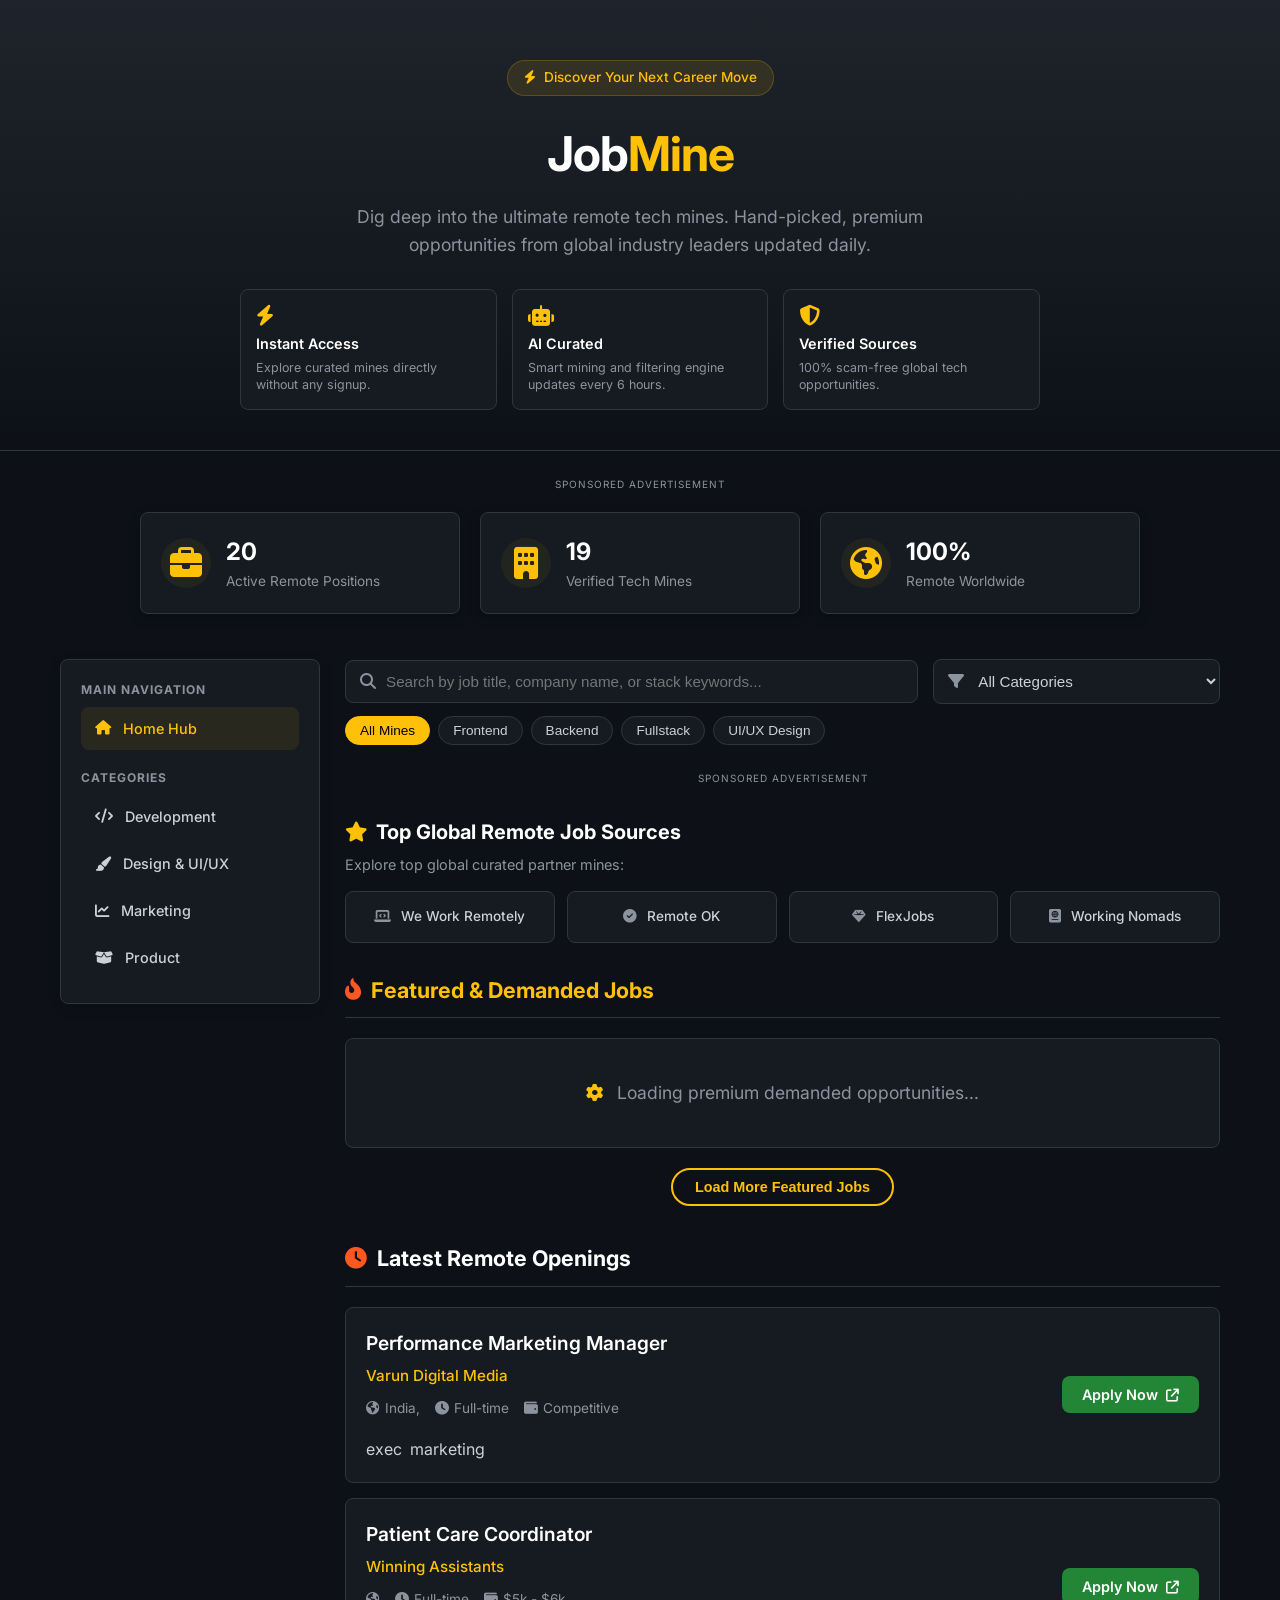
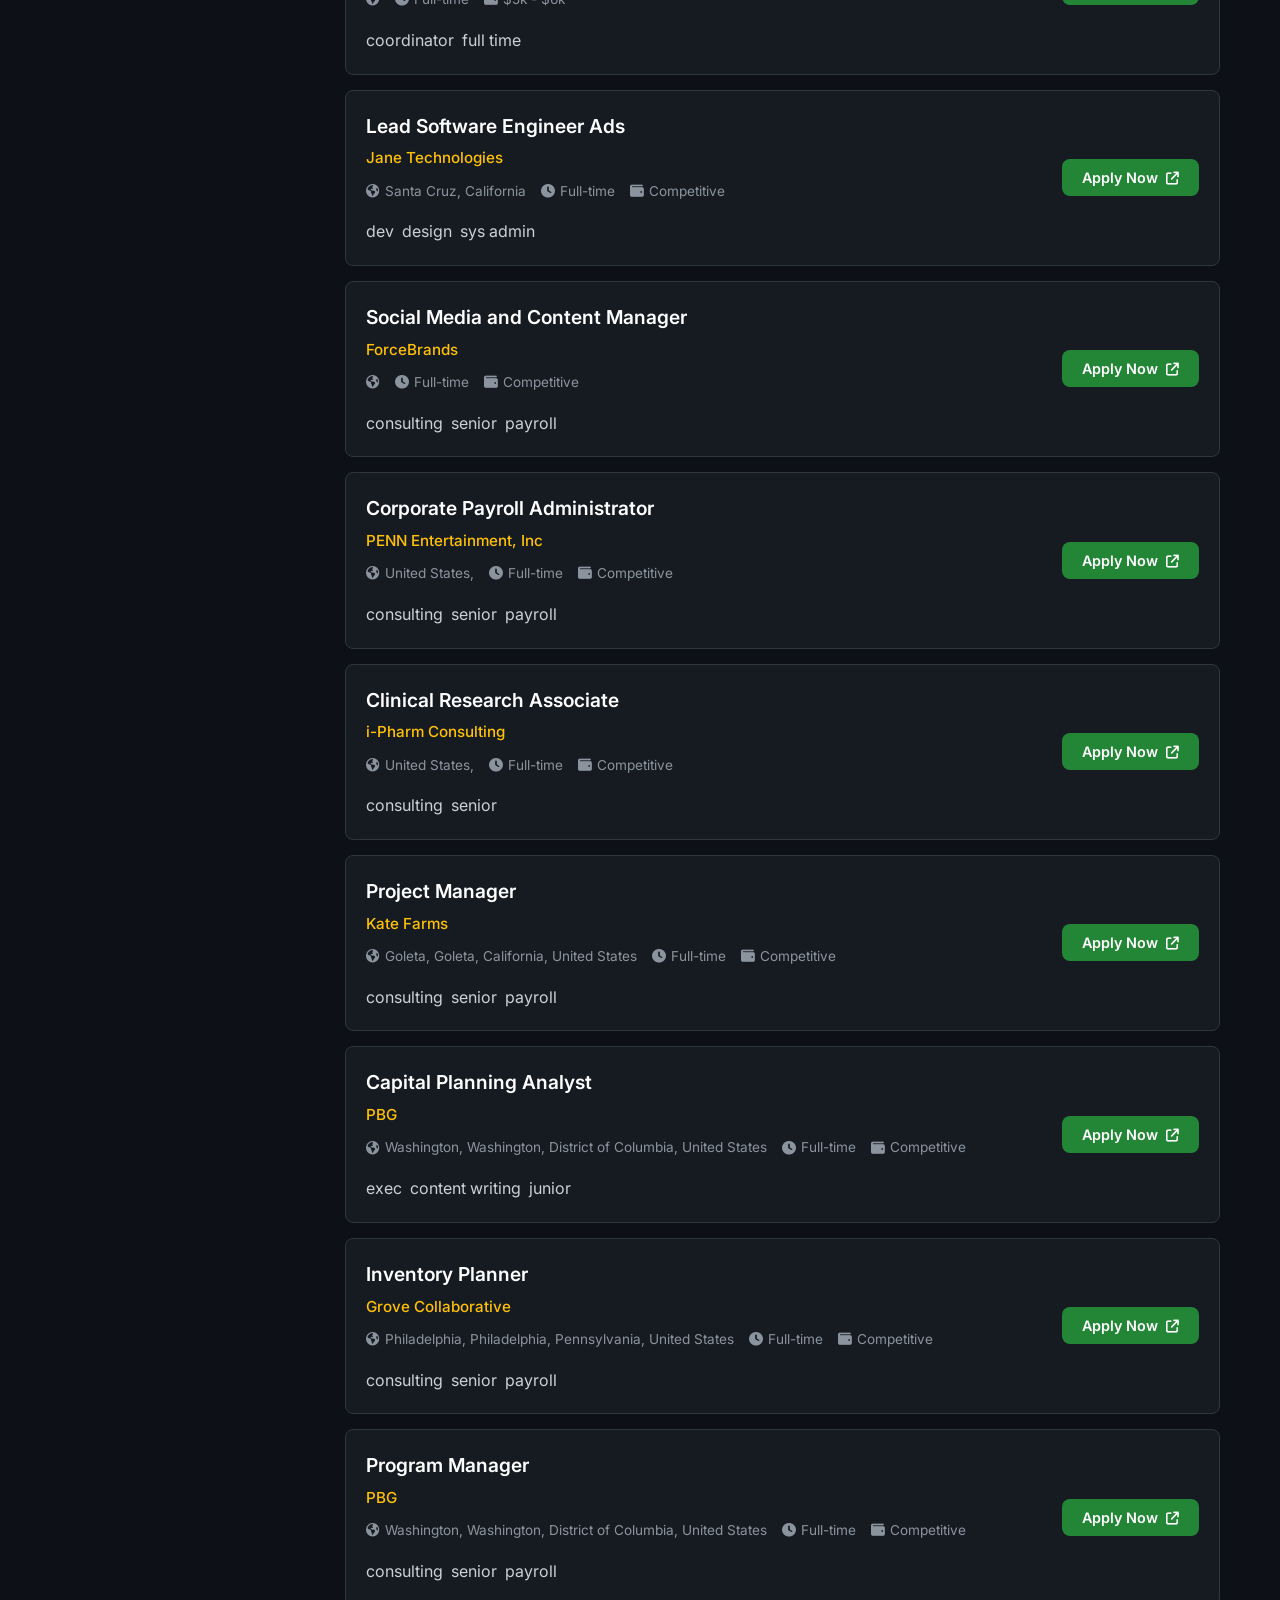
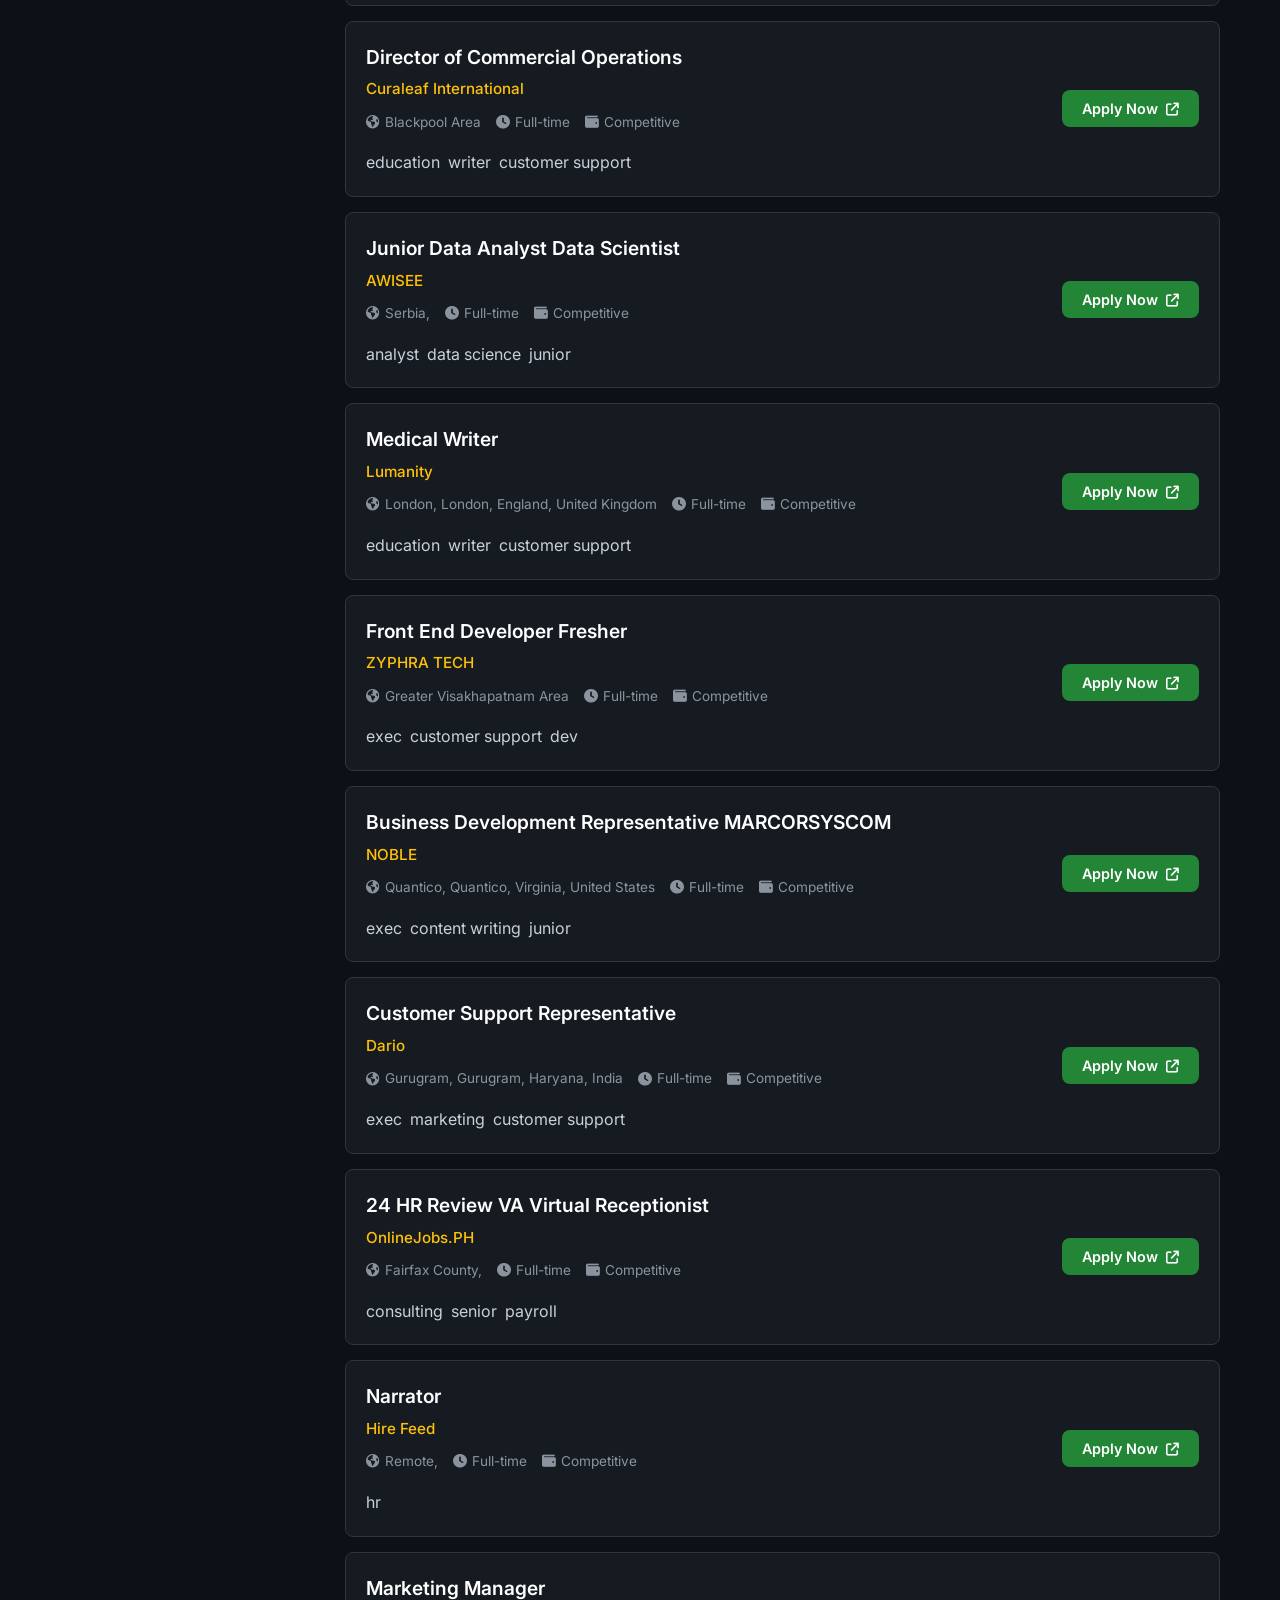
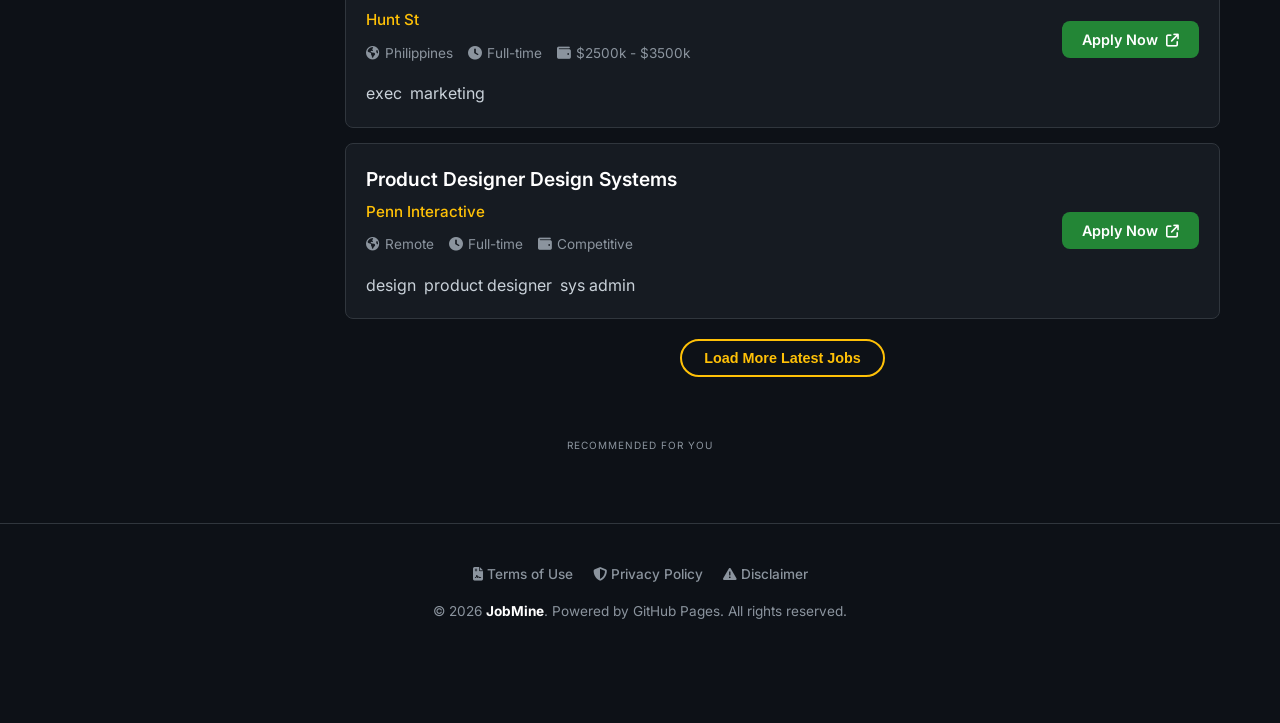
==== index.html @ 7732f67e "Update footer styles and add legal links Updated footer styling and added legal links." ====
<!DOCTYPE html>
<html lang="en">
<head>
    <meta charset="UTF-8">
    <meta name="viewport" content="width=device-width, initial-scale=1.0">
    
    <title>JobMine - Premium Remote Jobs Hub</title>
    <meta name="description" content="Dig deep into the ultimate remote tech mines. Discover premium, hand-picked remote jobs in web development, UI/UX design, marketing, and product management. Updated daily.">
    <meta name="keywords" content="remote jobs, work from home, tech jobs, web developer jobs, UI/UX design jobs, software engineering jobs, remote marketing jobs, JobMine, global remote work">
    <meta name="author" content="RagnarDEV">
    <meta name="robots" content="index, follow">
    <link rel="canonical" href="https://www.jobmine.site.je/">

    <meta property="og:type" content="website">
    <meta property="og:url" content="https://www.jobmine.site.je/">
    <meta property="og:title" content="JobMine - Premium Remote Jobs Hub">
    <meta property="og:description" content="Hand-picked, premium remote opportunities from global industry leaders updated daily. Find your next tech career move.">
    <meta property="og:image" content="https://www.jobmine.site.je/assets/og-image.jpg">

    <link rel="stylesheet" href="https://cdnjs.cloudflare.com/ajax/libs/font-awesome/6.4.0/css/all.min.css">
    <link rel="stylesheet" href="style.css?v=1.3">

    <style>
        /* الهيكل الأساسي لتقسيم الموقع (إصدار الكمبيوتر) */
        .site-layout {
            display: grid !important;
            grid-template-columns: 260px 1fr !important;
            max-width: 1200px !important;
            margin: 0 auto !important;
            padding: 0 20px !important;
            gap: 25px !important;
        }

        .main-content-area {
            min-width: 0 !important;
        }

        /* تنسيق البطاقات الاستعراضية الجديدة في الـ Hero */
        .showcase-container {
            display: grid !important;
            grid-template-columns: repeat(auto-fit, minmax(220px, 1fr)) !important;
            gap: 15px !important;
            margin-top: 30px !important;
        }
        .showcase-card {
            background-color: #161b22 !important;
            border: 1px solid #30363d !important;
            padding: 15px !important;
            border-radius: 8px !important;
            text-align: left !important;
        }
        .showcase-card i { color: #ffc107 !important; font-size: 1.3rem !important; margin-bottom: 6px !important; display: block !important; }
        .showcase-card h4 { color: #ffffff !important; font-size: 0.9rem !important; margin-bottom: 4px !important; }
        .showcase-card p { color: #8b949e !important; font-size: 0.78rem !important; line-height: 1.4 !important; }

        /* تنسيق القائمة الجانبية (إصدار الكمبيوتر) */
        .sidebar {
            background-color: #161b22 !important;
            border: 1px solid #30363d !important;
            border-radius: 8px !important;
            padding: 20px !important;
            height: fit-content !important;
            position: sticky !important;
            top: 20px !important;
            box-shadow: 0 4px 12px rgba(0, 0, 0, 0.15) !important;
        }
        .sidebar-menu { list-style: none !important; padding: 0 !important; margin: 0 !important; }
        .sidebar-menu-title {
            font-size: 0.75rem !important;
            color: #8b949e !important;
            text-transform: uppercase !important;
            margin: 18px 0 8px 0 !important;
            letter-spacing: 1px !important;
            font-weight: 700 !important;
        }
        .sidebar-menu-title:first-child { margin-top: 0 !important; }
        .sidebar-menu li a {
            display: flex !important;
            align-items: center !important;
            gap: 12px !important;
            padding: 10px 14px !important;
            color: #c9d1d9 !important;
            border-radius: 8px !important;
            transition: all 0.2s ease !important;
            font-size: 0.9rem !important;
        }
        .sidebar-menu li a:hover, .sidebar-menu li a.active {
            background-color: rgba(255, 193, 7, 0.08) !important;
            color: #ffc107 !important;
        }

        /* أزرار الاختصاص السريعة */
        .specialty-buttons-container { display: flex !important; flex-wrap: wrap !important; gap: 8px !important; margin-top: 12px !important; }
        .specialty-btn {
            background-color: #161b22 !important;
            border: 1px solid #30363d !important;
            color: #c9d1d9 !important;
            padding: 6px 14px !important;
            border-radius: 20px !important;
            cursor: pointer !important;
            font-size: 0.85rem !important;
            transition: all 0.2s !important;
        }
        .specialty-btn:hover, .specialty-btn.active { background-color: #ffc107 !important; color: #000000 !important; border-color: #ffc107 !important; }

        /* أزرار تحميل المزيد */
        .load-more-container { display: flex !important; justify-content: center !important; margin: 20px 0 35px 0 !important; }
        .load-more-btn {
            background-color: transparent !important;
            border: 2px solid #ffc107 !important;
            color: #ffc107 !important;
            padding: 9px 22px !important;
            font-size: 0.9rem !important;
            font-weight: 600 !important;
            border-radius: 30px !important;
            cursor: pointer !important;
            transition: all 0.2s !important;
        }
        .load-more-btn:hover { background-color: #ffc107 !important; color: #000000 !important; }

        /* تنسيق الفوتر المطور مع الروابط السفلية القانونية */
        .main-footer {
            text-align: center !important;
            padding: 40px 20px !important;
            color: #8b949e !important;
            font-size: 0.85rem !important;
            border-top: 1px solid #30363d !important;
            margin-top: 60px !important;
            background-color: #0d1117 !important;
        }
        .footer-links {
            display: flex !important;
            justify-content: center !important;
            gap: 20px !important;
            margin-bottom: 15px !important;
            flex-wrap: wrap !important;
        }
        .footer-links a {
            color: #8b949e !important;
            transition: all 0.2s !important;
            font-weight: 500 !important;
        }
        .footer-links a:hover {
            color: #ffc107 !important;
        }

        /* 📱 التوافق الإجباري الكامل مع شاشات الهواتف والموبايل */
        @media screen and (max-width: 850px) {
            .site-layout {
                grid-template-columns: 1fr !important;
                padding: 0 12px !important;
                gap: 15px !important;
            }
            .sidebar {
                position: relative !important;
                top: 0 !important;
                width: 100% !important;
                padding: 15px !important;
                box-shadow: none !important;
            }
            /* ترتيب ذكي للأقسام الباقية لتصبح شبكة متناسقة خماسية/ثنائية */
            .sidebar-menu {
                display: grid !important;
                grid-template-columns: repeat(2, 1fr) !important;
                gap: 8px !important;
            }
            .sidebar-menu-title {
                grid-column: span 2 !important;
                margin-top: 5px !important;
                margin-bottom: 2px !important;
            }
            .sidebar-menu li:first-child {
                grid-column: span 2 !important; /* زر القائمة الرئيسية يأخذ العرض الكامل */
            }
            .sidebar-menu li a {
                padding: 10px 12px !important;
                font-size: 0.85rem !important;
                background-color: rgba(255, 255, 255, 0.02) !important;
                justify-content: center !important;
            }
            .showcase-container {
                grid-template-columns: 1fr !important;
            }
            .footer-links {
                gap: 12px !important;
                flex-direction: column !important;
                align-items: center !important;
            }
        }
    </style>
</head>
<body>

    <header class="hero-section">
        <div class="hero-container">
            <div class="welcome-badge"><i class="fa-solid fa-bolt"></i> Discover Your Next Career Move</div>
            <h1 class="logo">Job<span>Mine</span></h1>
            <p class="tagline">Dig deep into the ultimate remote tech mines. Hand-picked, premium opportunities from global industry leaders updated daily.</p>
            
            <div class="showcase-container">
                <div class="showcase-card">
                    <i class="fa-solid fa-bolt"></i>
                    <h4>Instant Access</h4>
                    <p>Explore curated mines directly without any signup.</p>
                </div>
                <div class="showcase-card">
                    <i class="fa-solid fa-robot"></i>
                    <h4>AI Curated</h4>
                    <p>Smart mining and filtering engine updates every 6 hours.</p>
                </div>
                <div class="showcase-card">
                    <i class="fa-solid fa-shield-halved"></i>
                    <h4>Verified Sources</h4>
                    <p>100% scam-free global tech opportunities.</p>
                </div>
            </div>
        </div>
    </header>

    <div class="ad-zone-wrapper">
        <div class="ad-zone-label">Sponsored Advertisement</div>
        <script>
          atOptions = {
            'key' : 'ec060ebe971281b3bae0688731834b5f',
            'format' : 'iframe',
            'height' : 50,
            'width' : 320,
            'params' : {}
          };
        </script>
        <script src="https://www.highperformanceformat.com/ec060ebe971281b3bae0688731834b5f/invoke.js"></script>
    </div>

    <section class="stats-section">
        <div class="stats-container">
            <div class="stat-card">
                <div class="stat-icon"><i class="fa-solid fa-briefcase"></i></div>
                <div class="stat-info">
                    <h3 id="statTotalJobs">1,240+</h3>
                    <p>Active Remote Positions</p>
                </div>
            </div>
            <div class="stat-card">
                <div class="stat-icon"><i class="fa-solid fa-building"></i></div>
                <div class="stat-info">
                    <h3 id="statTotalCompanies">450+</h3>
                    <p>Verified Tech Mines</p>
                </div>
            </div>
            <div class="stat-card">
                <div class="stat-icon"><i class="fa-solid fa-earth-americas"></i></div>
                <div class="stat-info">
                    <h3>100%</h3>
                    <p>Remote Worldwide</p>
                </div>
            </div>
        </div>
    </section>

    <div class="site-layout">
        
        <aside class="sidebar">
            <ul class="sidebar-menu">
                <li class="sidebar-menu-title">Main Navigation</li>
                <li><a href="#" class="active"><i class="fa-solid fa-house"></i> Home Hub</a></li>
                
                <li class="sidebar-menu-title">Categories</li>
                <li><a href="#" onclick="filterByCategory('Development')"><i class="fa-solid fa-code"></i> Development</a></li>
                <li><a href="#" onclick="filterByCategory('Design')"><i class="fa-solid fa-paint-brush"></i> Design & UI/UX</a></li>
                <li><a href="#" onclick="filterByCategory('Marketing')"><i class="fa-solid fa-chart-line"></i> Marketing</a></li>
                <li><a href="#" onclick="filterByCategory('Product')"><i class="fa-solid fa-box-open"></i> Product</a></li>
            </ul>
        </aside>

        <div class="main-content-area">
            
            <section class="filter-section" style="padding: 0; margin-bottom: 20px;">
                <div class="filter-container" style="max-width: 100%; width: 100%;">
                    <div class="search-wrapper">
                        <i class="fa-solid fa-magnifying-glass search-icon"></i>
                        <input type="text" id="searchInput" placeholder="Search by job title, company name, or stack keywords...">
                    </div>
                    
                    <div class="select-wrapper">
                        <i class="fa-solid fa-filter filter-icon"></i>
                        <select id="categoryFilter">
                            <option value="all">All Categories</option>
                            <option value="Development">💻 Software Development</option>
                            <option value="Design">🎨 Design & UI/UX</option>
                            <option value="Marketing">📈 Marketing & Sales</option>
                            <option value="Product">📦 Product Management</option>
                            <option value="Support">🎧 Customer Support</option>
                        </select>
                    </div>
                </div>
                
                <div class="specialty-buttons-container">
                    <button class="specialty-btn active" onclick="filterBySpecialty('all')">All Mines</button>
                    <button class="specialty-btn" onclick="filterBySpecialty('frontend')">Frontend</button>
                    <button class="specialty-btn" onclick="filterBySpecialty('backend')">Backend</button>
                    <button class="specialty-btn" onclick="filterBySpecialty('fullstack')">Fullstack</button>
                    <button class="specialty-btn" onclick="filterBySpecialty('uiux')">UI/UX Design</button>
                </div>
            </section>

            <div class="ad-zone-wrapper">
                <div class="ad-zone-label">Sponsored Advertisement</div>
                <script>
                  atOptions = {
                    'key' : 'ec060ebe971281b3bae0688731834b5f',
                    'format' : 'iframe',
                    'height' : 50,
                    'width' : 320,
                    'params' : {}
                  };
                </script>
                <script src="https://www.highperformanceformat.com/ec060ebe971281b3bae0688731834b5f/invoke.js"></script>
            </div>

            <section class="hub-section" style="max-width: 100%; padding: 0; margin-bottom: 30px;">
                <div class="hub-container" style="max-width: 100%;">
                    <h2 class="section-title"><i class="fa-solid fa-star"></i> Top Global Remote Job Sources</h2>
                    <p class="section-subtitle">Explore top global curated partner mines:</p>
                    <div class="hub-grid">
                        <a href="https://weworkremotely.com" target="_blank" class="hub-card"><i class="fa-solid fa-laptop-code"></i> We Work Remotely</a>
                        <a href="https://remoteok.com" target="_blank" class="hub-card"><i class="fa-solid fa-circle-check"></i> Remote OK</a>
                        <a href="https://www.flexjobs.com" target="_blank" class="hub-card"><i class="fa-solid fa-gem"></i> FlexJobs</a>
                        <a href="https://workingnomads.com" target="_blank" class="hub-card"><i class="fa-solid fa-passport"></i> Working Nomads</a>
                    </div>
                </div>
            </section>

            <main class="jobs-section" style="max-width: 100%; padding: 0;">
                
                <div class="jobs-container-header">
                    <h2 class="feed-title" style="color: #ffc107;"><i class="fa-solid fa-fire-flame-curved"></i> Featured & Demanded Jobs</h2>
                </div>
                <div class="jobs-container" id="featuredJobsContainer" style="max-width: 100%; margin-bottom: 15px;">
                    <div class="loading-status">
                        <i class="fa-solid fa-gear fa-spin"></i> Loading premium demanded opportunities...
                    </div>
                </div>
                <div class="load-more-container">
                    <button class="load-more-btn" id="loadMoreFeaturedBtn">Load More Featured Jobs</button>
                </div>

                <div class="jobs-container-header">
                    <h2 class="feed-title"><i class="fa-solid fa-clock"></i> Latest Remote Openings</h2>
                </div>
                <div class="jobs-container" id="jobsContainer" style="max-width: 100%;">
                    <div class="loading-status">
                        <i class="fa-solid fa-gear fa-spin"></i> Loading latest opportunities for you...
                    </div>
                </div>
                <div class="load-more-container">
                    <button class="load-more-btn" id="loadMoreLatestBtn">Load More Latest Jobs</button>
                </div>

            </main>

        </div>
    </div>

    <div class="ad-zone-wrapper">
        <div class="ad-zone-label">Recommended for you</div>
        <script async="async" data-cfasync="false" src="https://pl29780511.effectivecpmnetwork.com/b72ef6d36261da411a14a962863babcf/invoke.js"></script>
        <div id="container-b72ef6d36261da411a14a962863babcf"></div>
    </div>

    <footer class="main-footer">
        <div class="footer-links">
            <a href="terms.html"><i class="fa-solid fa-file-contract"></i> Terms of Use</a>
            <a href="privacy.html"><i class="fa-solid fa-shield-halved"></i> Privacy Policy</a>
            <a href="disclaimer.html"><i class="fa-solid fa-triangle-exclamation"></i> Disclaimer</a>
        </div>
        <div class="footer-content">
            <p>&copy; 2026 <strong>JobMine</strong>. Powered by GitHub Pages. All rights reserved.</p>
        </div>
    </footer>

    <script>
        function filterByCategory(cat) {
            const select = document.getElementById('categoryFilter');
            if(select) {
                select.value = cat;
                select.dispatchEvent(new Event('change'));
            }
            window.scrollTo({ top: document.querySelector('.filter-section').offsetTop - 20, behavior: 'smooth' });
        }
        function filterBySpecialty(spec) {
            const searchInput = document.getElementById('searchInput');
            if(searchInput) {
                searchInput.value = (spec === 'all') ? '' : spec;
                searchInput.dispatchEvent(new Event('input'));
            }
            const buttons = document.querySelectorAll('.specialty-btn');
            buttons.forEach(btn => btn.classList.remove('active'));
            event.currentTarget.classList.add('active');
        }
    </script>
    <script src="app.js"></script>
</body>
</html>
---- style.css ----
/* ==========================================================================
   JobMine - Core Stylesheet (Premium Dark Mode)
   ========================================================================== */

/* Import Google Fonts */
@import url('https://fonts.googleapis.com/css2?family=Inter:wght@300;400;500;600;700&display=swap');

:root {
    --bg-main: #0d1117;        /* خلفية الموقع الأساسية - داكنة جداً */
    --bg-surface: #161b22;     /* خلفية الكروت والقوائم */
    --bg-border: #30363d;      /* لون الحدود */
    --text-main: #c9d1d9;      /* لون النصوص الأساسي */
    --text-muted: #8b949e;    /* لون النصوص الثانوية */
    --accent-gold: #ffc107;    /* لون الذهب - الهوية الأساسية للمنجم */
    --accent-gold-hover: #e0a800;
    --accent-green: #238636;   /* لون أزرار التقديم والوظائف الحية */
    --accent-green-hover: #2ea043;
    --font-sans: 'Inter', sans-serif;
    --radius: 8px;
    --transition: all 0.3s ease;
}

* {
    box-sizing: border-box;
    margin: 0;
    padding: 0;
}

body {
    background-color: var(--bg-main);
    color: var(--text-main);
    font-family: var(--font-sans);
    line-height: 1.6;
    padding-bottom: 60px;
}

a {
    text-decoration: none;
    color: inherit;
}

/* ==========================================================================
   ⚙️ Adsterra Advertisement Wrappers
   ========================================================================== */
.ad-zone-wrapper {
    display: flex;
    flex-direction: column;
    align-items: center;
    justify-content: center;
    margin: 20px auto;
    padding: 5px;
    max-width: 100%;
    overflow: hidden;
    text-align: center;
}
.ad-zone-label {
    font-size: 10px;
    color: var(--text-muted);
    text-transform: uppercase;
    letter-spacing: 1px;
    margin-bottom: 5px;
}

/* ==========================================================================
   📦 Global Layout Grid System (إصدار الكمبيوتر الافتراضي)
   ========================================================================== */
.site-layout {
    display: grid;
    grid-template-columns: 260px 1fr;
    max-width: 1050px;
    margin: 0 auto;
    padding: 0 20px;
    gap: 25px;
}

.main-content-area {
    min-width: 0; 
}

/* 1. Hero & Welcome Section */
.hero-section {
    background: linear-gradient(180deg, #1f242c 0%, var(--bg-main) 100%);
    padding: 60px 20px 40px;
    text-align: center;
    border-bottom: 1px solid var(--bg-border);
}

.hero-container {
    max-width: 800px;
    margin: 0 auto;
}

.welcome-badge {
    display: inline-flex;
    align-items: center;
    gap: 8px;
    background-color: rgba(255, 193, 7, 0.1);
    color: var(--accent-gold);
    padding: 6px 16px;
    border-radius: 50px;
    font-size: 0.85rem;
    font-weight: 500;
    margin-bottom: 20px;
    border: 1px solid rgba(255, 193, 7, 0.2);
}

.logo {
    font-size: 3rem;
    font-weight: 700;
    letter-spacing: -1px;
    color: #ffffff;
    margin-bottom: 10px;
}

.logo span {
    color: var(--accent-gold);
}

.tagline {
    font-size: 1.1rem;
    color: var(--text-muted);
    max-width: 600px;
    margin: 0 auto 10px;
}

/* 🌟 Showcase Feature Cards */
.showcase-container {
    display: grid;
    grid-template-columns: repeat(auto-fit, minmax(220px, 1fr));
    gap: 15px;
    margin-top: 30px;
}

.showcase-card {
    background-color: var(--bg-surface);
    border: 1px solid var(--bg-border);
    padding: 18px 15px;
    border-radius: var(--radius);
    text-align: left;
    transition: var(--transition);
}

.showcase-card:hover {
    border-color: var(--accent-gold);
    transform: translateY(-2px);
}

.showcase-card i {
    font-size: 1.4rem;
    color: var(--accent-gold);
    margin-bottom: 8px;
    display: block;
}

.showcase-card h4 {
    color: #ffffff;
    font-size: 0.95rem;
    font-weight: 600;
    margin-bottom: 4px;
}

.showcase-card p {
    color: var(--text-muted);
    font-size: 0.8rem;
    line-height: 1.4;
}

/* 2. Sidebar Component (القائمة الجانبية للكمبيوتر) */
.sidebar {
    background-color: var(--bg-surface);
    border: 1px solid var(--bg-border);
    border-radius: var(--radius);
    padding: 20px;
    height: fit-content;
    position: sticky;
    top: 20px;
    box-shadow: 0 4px 12px rgba(0, 0, 0, 0.15);
}

.sidebar-menu {
    list-style: none;
    padding: 0;
    margin: 0;
}

.sidebar-menu-title {
    font-size: 0.75rem;
    color: var(--text-muted);
    text-transform: uppercase;
    margin: 20px 0 8px 0;
    letter-spacing: 1px;
    font-weight: 700;
}

.sidebar-menu-title:first-child {
    margin-top: 0;
}

.sidebar-menu li a {
    display: flex;
    align-items: center;
    gap: 12px;
    padding: 10px 14px;
    color: var(--text-main);
    text-decoration: none;
    border-radius: var(--radius);
    transition: var(--transition);
    font-size: 0.9rem;
    font-weight: 500;
    margin-bottom: 4px;
}

.sidebar-menu li a:hover, .sidebar-menu li a.active {
    background-color: rgba(255, 193, 7, 0.08);
    color: var(--accent-gold);
}

/* 3. Stats Dashboard */
.stats-section {
    padding: 20px;
    margin-top: -30px;
    margin-bottom: 25px;
}

.stats-container {
    max-width: 1000px;
    margin: 0 auto;
    display: grid;
    grid-template-columns: repeat(auto-fit, minmax(240px, 1fr));
    gap: 20px;
}

.stat-card {
    background-color: var(--bg-surface);
    border: 1px solid var(--bg-border);
    border-radius: var(--radius);
    padding: 20px;
    display: flex;
    align-items: center;
    gap: 15px;
    box-shadow: 0 4px 12px rgba(0, 0, 0, 0.3);
    transition: var(--transition);
}

.stat-card:hover {
    transform: translateY(-2px);
    border-color: var(--accent-gold);
}

.stat-icon {
    font-size: 2rem;
    color: var(--accent-gold);
    background-color: rgba(255, 193, 7, 0.05);
    width: 50px;
    height: 50px;
    display: flex;
    align-items: center;
    justify-content: center;
    border-radius: 50px;
}

.stat-info h3 {
    font-size: 1.5rem;
    color: #ffffff;
}

.stat-info p {
    font-size: 0.85rem;
    color: var(--text-muted);
}

/* 4. Search & Filter Section */
.filter-section {
    padding: 0px 0px 20px;
}

.filter-container {
    display: flex;
    gap: 15px;
    flex-wrap: wrap;
    width: 100%;
}

.search-wrapper, .select-wrapper {
    position: relative;
    display: flex;
    align-items: center;
}

.search-wrapper {
    flex: 2;
    min-width: 250px;
}

.select-wrapper {
    flex: 1;
    min-width: 180px;
}

.search-icon, .filter-icon {
    position: absolute;
    left: 15px;
    color: var(--text-muted);
    z-index: 2;
}

#searchInput, #categoryFilter {
    width: 100%;
    background-color: var(--bg-surface);
    border: 1px solid var(--bg-border);
    color: var(--text-main);
    padding: 12px 15px 12px 40px;
    border-radius: var(--radius);
    font-size: 0.95rem;
    outline: none;
    transition: var(--transition);
}

#searchInput:focus, #categoryFilter:focus {
    border-color: var(--accent-gold);
    box-shadow: 0 0 0 2px rgba(255, 193, 7, 0.15);
}

/* 🎯 Specialty Quick Buttons */
.specialty-buttons-container {
    display: flex;
    flex-wrap: wrap;
    gap: 8px;
    margin-top: 12px;
}

.specialty-btn {
    background-color: var(--bg-surface);
    border: 1px solid var(--bg-border);
    color: var(--text-main);
    padding: 6px 14px;
    border-radius: 20px;
    cursor: pointer;
    font-size: 0.85rem;
    font-weight: 500;
    transition: var(--transition);
}

.specialty-btn:hover, .specialty-btn.active {
    background-color: var(--accent-gold);
    color: #000000;
    border-color: var(--accent-gold);
}

/* 5. Top Global Remote Hub */
.hub-section {
    margin: 20px auto 35px;
}

.section-title {
    font-size: 1.25rem;
    color: #ffffff;
    margin-bottom: 5px;
    display: flex;
    align-items: center;
    gap: 8px;
}

.section-title i {
    color: var(--accent-gold);
}

.section-subtitle {
    font-size: 0.9rem;
    color: var(--text-muted);
    margin-bottom: 15px;
}

.hub-grid {
    display: grid;
    grid-template-columns: repeat(auto-fit, minmax(180px, 1fr));
    gap: 12px;
}

.hub-card {
    background-color: var(--bg-surface);
    border: 1px solid var(--bg-border);
    padding: 14px;
    border-radius: var(--radius);
    text-align: center;
    font-weight: 500;
    font-size: 0.85rem;
    display: flex;
    align-items: center;
    justify-content: center;
    gap: 10px;
    transition: var(--transition);
}

.hub-card i {
    color: var(--text-muted);
    transition: var(--transition);
}

.hub-card:hover {
    border-color: var(--accent-gold);
    background-color: rgba(255, 193, 7, 0.02);
}

.hub-card:hover i {
    color: var(--accent-gold);
}

/* 6. Jobs Display Section & Cards */
.jobs-section {
    margin: 25px auto;
}

.jobs-container-header {
    margin-bottom: 20px;
    border-bottom: 1px solid var(--bg-border);
    padding-bottom: 10px;
}

.feed-title {
    font-size: 1.35rem;
    color: #ffffff;
    display: flex;
    align-items: center;
    gap: 10px;
}

.feed-title i {
    color: #ff5722; 
}

.jobs-container {
    display: flex;
    flex-direction: column;
    gap: 15px;
}

/* الكروت الديناميكية التي سيتم توليدها بالجافا سكريبت لاحقاً */
.job-card {
    background-color: var(--bg-surface);
    border: 1px solid var(--bg-border);
    border-radius: var(--radius);
    padding: 20px;
    display: flex;
    justify-content: space-between;
    align-items: center;
    gap: 20px;
    transition: var(--transition);
}

.job-card:hover {
    border-color: var(--text-muted);
    transform: scale(1.005);
}

.job-details {
    display: flex;
    flex-direction: column;
    gap: 5px;
}

.job-title {
    font-size: 1.2rem;
    color: #ffffff;
    font-weight: 600;
}

.job-company {
    color: var(--accent-gold);
    font-weight: 500;
    font-size: 0.95rem;
}

.job-meta {
    display: flex;
    gap: 15px;
    font-size: 0.85rem;
    color: var(--text-muted);
    flex-wrap: wrap;
    margin-top: 5px;
}

.job-meta span {
    display: flex;
    align-items: center;
    gap: 5px;
}

.apply-btn {
    background-color: var(--accent-green);
    color: #ffffff;
    padding: 10px 20px;
    border-radius: var(--radius);
    font-weight: 600;
    font-size: 0.9rem;
    white-space: nowrap;
    transition: var(--transition);
}

.apply-btn:hover {
    background-color: var(--accent-green-hover);
}

/* 🔄 Load More Button Styling */
.load-more-container {
    display: flex;
    justify-content: center;
    margin: 20px 0 35px 0;
}

.load-more-btn {
    background-color: transparent;
    border: 2px solid var(--accent-gold);
    color: var(--accent-gold);
    padding: 9px 22px;
    font-size: 0.9rem;
    font-weight: 600;
    border-radius: 30px;
    cursor: pointer;
    transition: var(--transition);
}

.load-more-btn:hover {
    background-color: var(--accent-gold);
    color: #000000;
}

/* حالات التحميل والخطأ */
.loading-status, .no-results {
    text-align: center;
    padding: 40px;
    color: var(--text-muted);
    font-size: 1.1rem;
    background-color: var(--bg-surface);
    border: 1px solid var(--bg-border);
    border-radius: var(--radius);
}

.loading-status i {
    margin-right: 8px;
    color: var(--accent-gold);
}

/* 7. Footer */
.main-footer {
    text-align: center;
    padding: 30px 20px;
    color: var(--text-muted);
    font-size: 0.85rem;
    border-top: 1px solid var(--bg-border);
    margin-top: 60px;
}

.main-footer strong {
    color: #ffffff;
}

/* ==========================================================================
   📱 Responsive Media Queries (قواعد صارمة ومجربة للموبايل فقط لمنع التداخل)
   ========================================================================== */
@media screen and (max-width: 850px) {
    /* إلغاء نظام العامودين التابع للكمبيوتر برمجياً بشكل صارم */
    .site-layout {
        grid-template-columns: 1fr !important; 
        padding: 0 15px;
        gap: 15px;
    }

    /* إلغاء ميزة الـ sticky والتثبيت على الموبايل لكي لا تطفو فوق الإعلانات */
    .sidebar {
        position: relative !important;
        top: 0 !important;
        padding: 15px !important;
        width: 100% !important;
    }

    /* تقسيم روابط القائمة الجانبية تلقائياً لشبكة ثنائية الأسطر والروابط */
    .sidebar-menu {
        display: grid !important;
        grid-template-columns: repeat(2, 1fr) !important;
        gap: 8px !important;
    }

    /* جعل العناوين الفرعية تأخذ العرض الكامل للمربعات التفاعلية */
    .sidebar-menu-title {
        grid-column: span 2 !important;
        margin-top: 12px !important;
        margin-bottom: 2px !important;
    }

    .sidebar-menu-title:first-child {
        margin-top: 0 !important;
    }

    .sidebar-menu li a {
        margin-bottom: 0 !important;
        padding: 8px 12px !important;
        font-size: 0.85rem !important;
        background-color: rgba(255, 255, 255, 0.02);
    }
    
    /* جعل كروت الفلاتر والبحث مرنة تحت بعضها عمودياً على الموبايل */
    .filter-container {
        flex-direction: column !important;
    }
    
    .search-wrapper, .select-wrapper {
        width: 100% !important;
    }

    /* جعل كروت الوظائف تترتب بشكل عمودي لتناسب حجم الشاشات الصغيرة */
    .job-card {
        flex-direction: column !important;
        align-items: flex-start !important;
        gap: 15px !important;
    }

    .apply-btn {
        width: 100% !important;
        text-align: center !important;
    }
    
    .logo {
        font-size: 2.3rem !important;
    }

    .showcase-container {
        grid-template-columns: 1fr !important;
    }
}
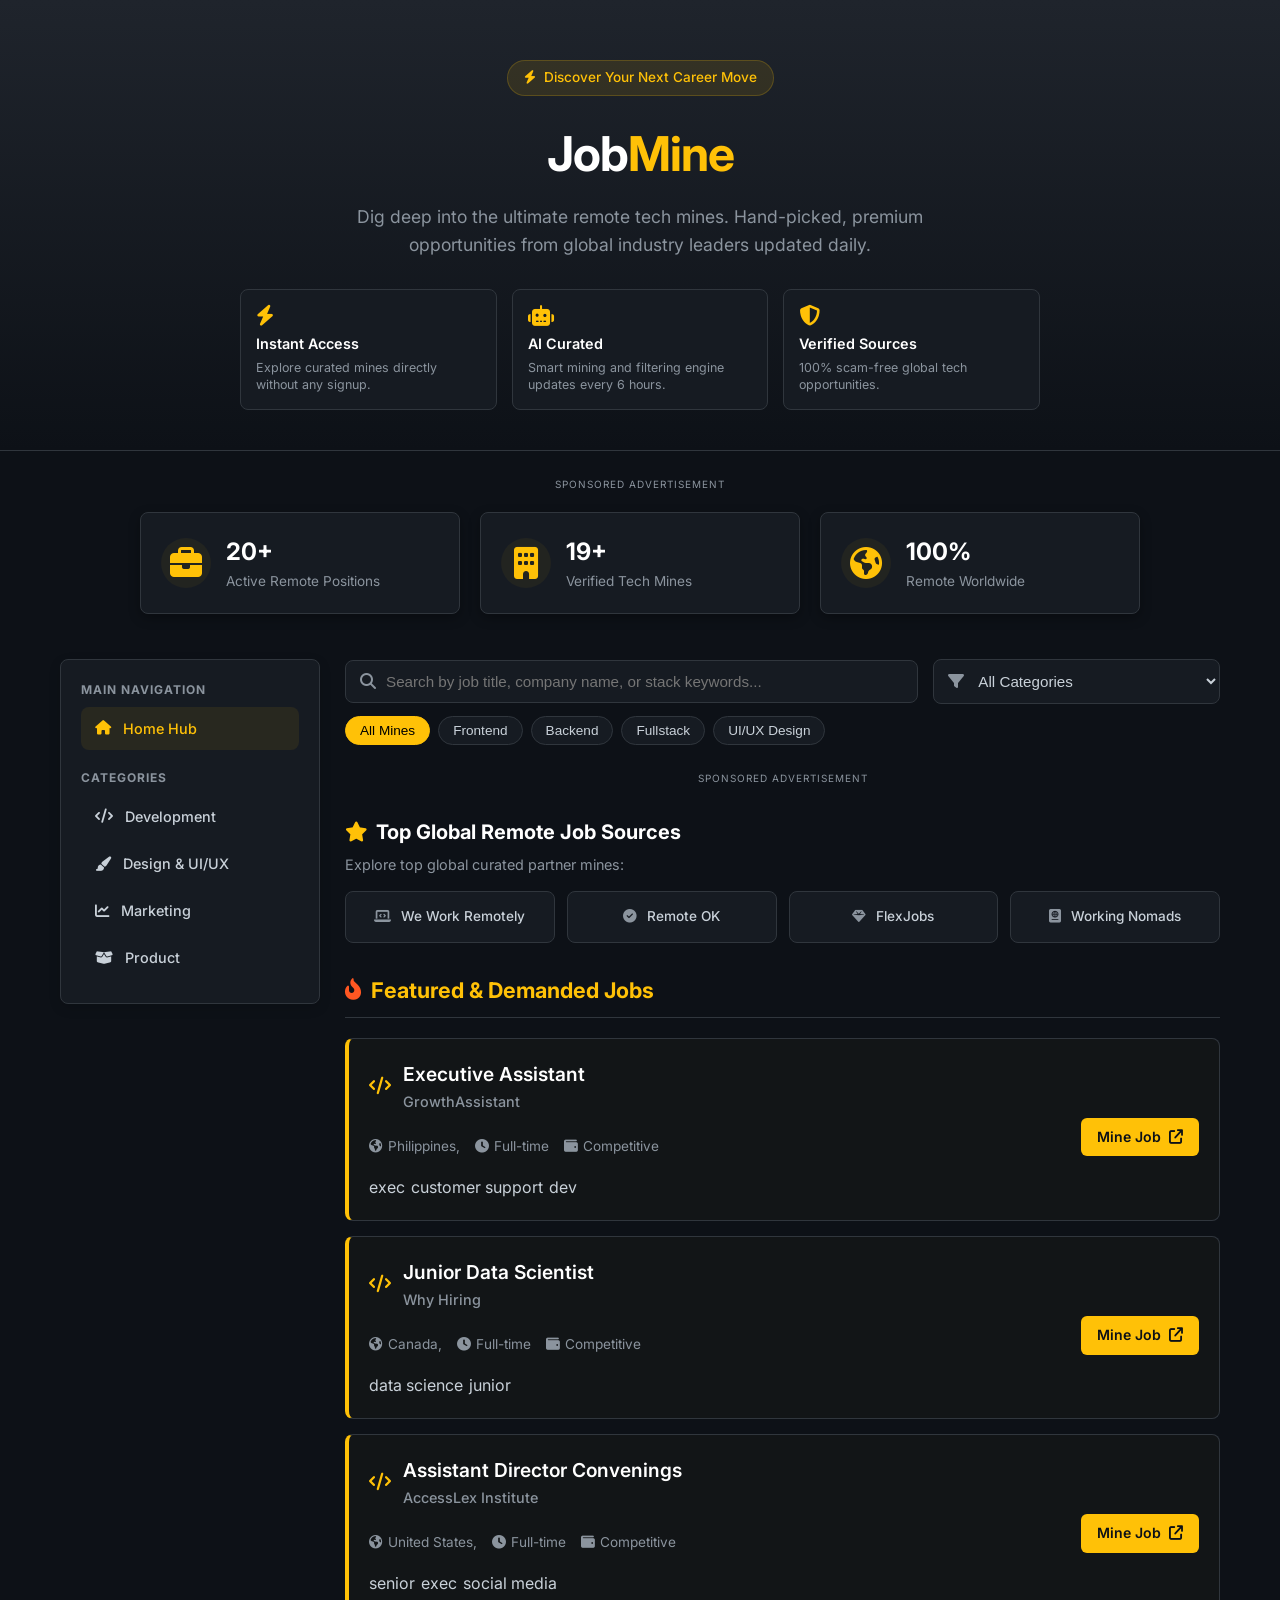
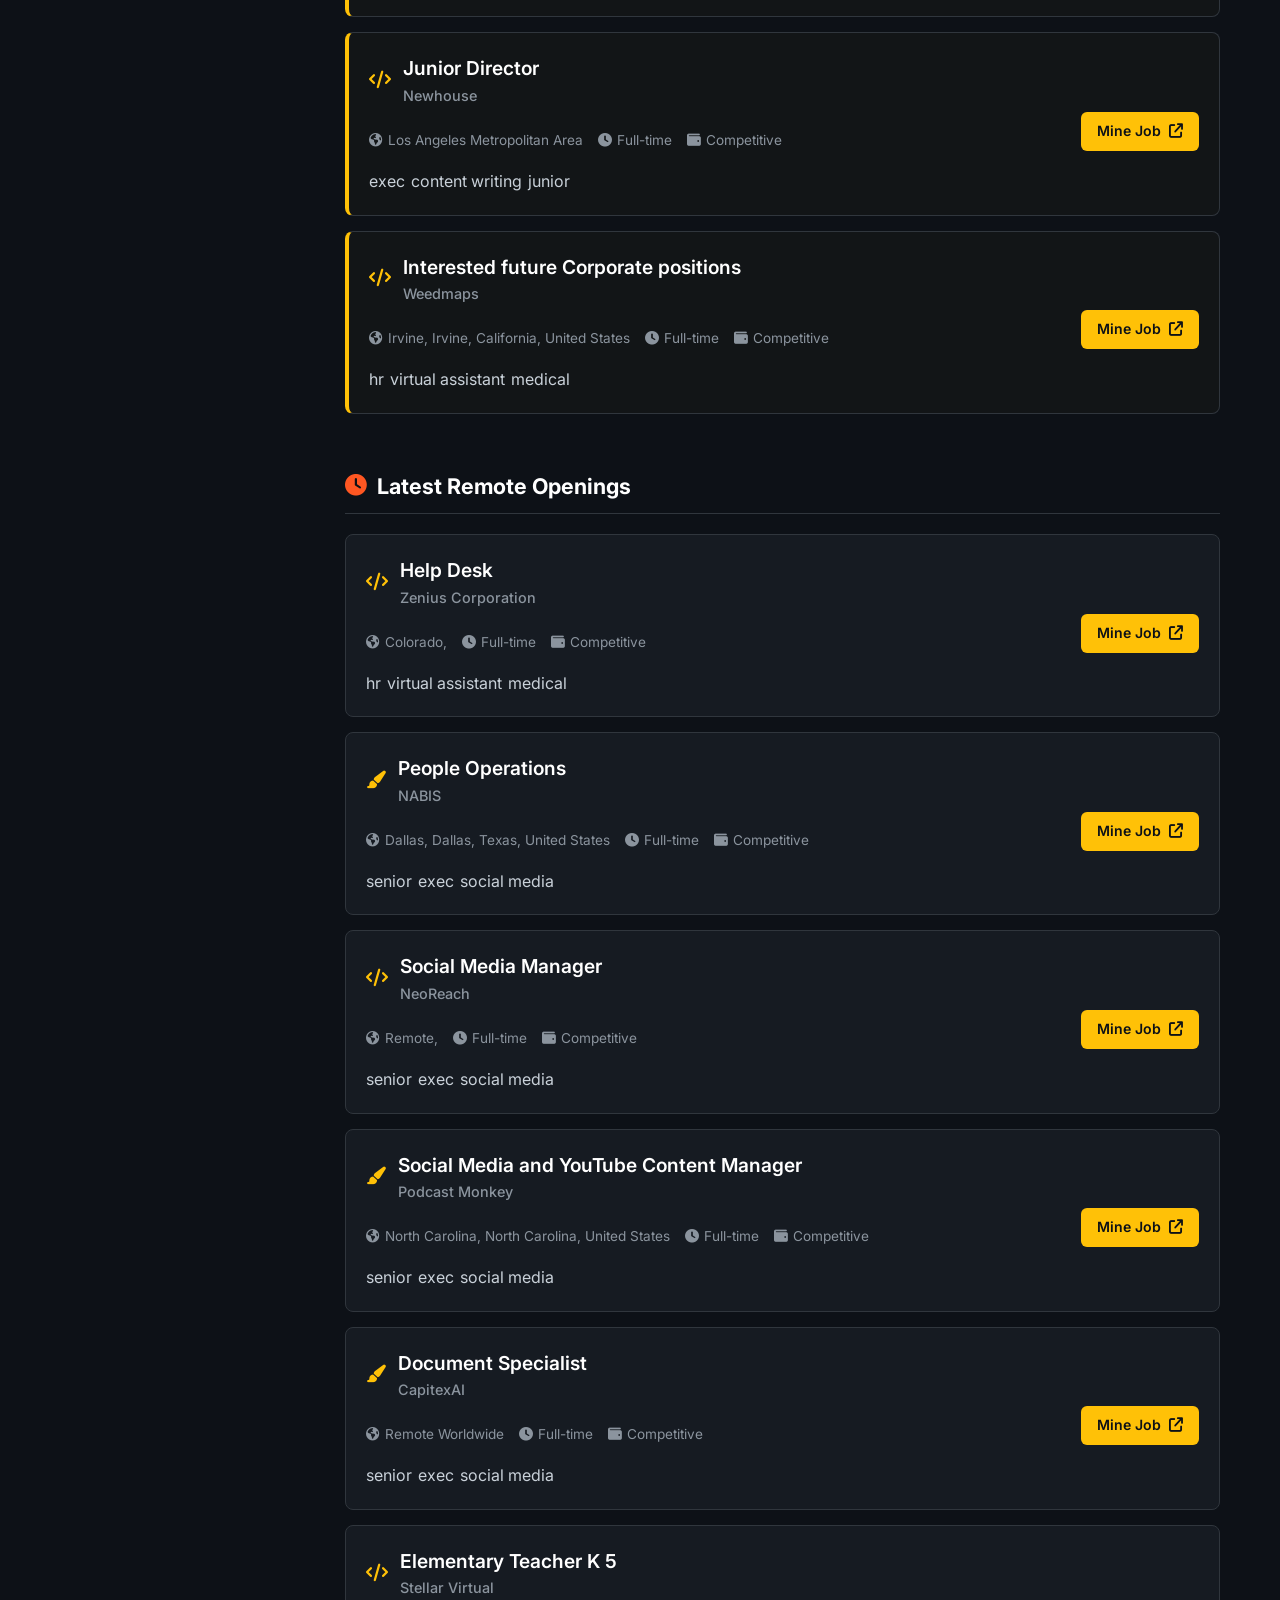
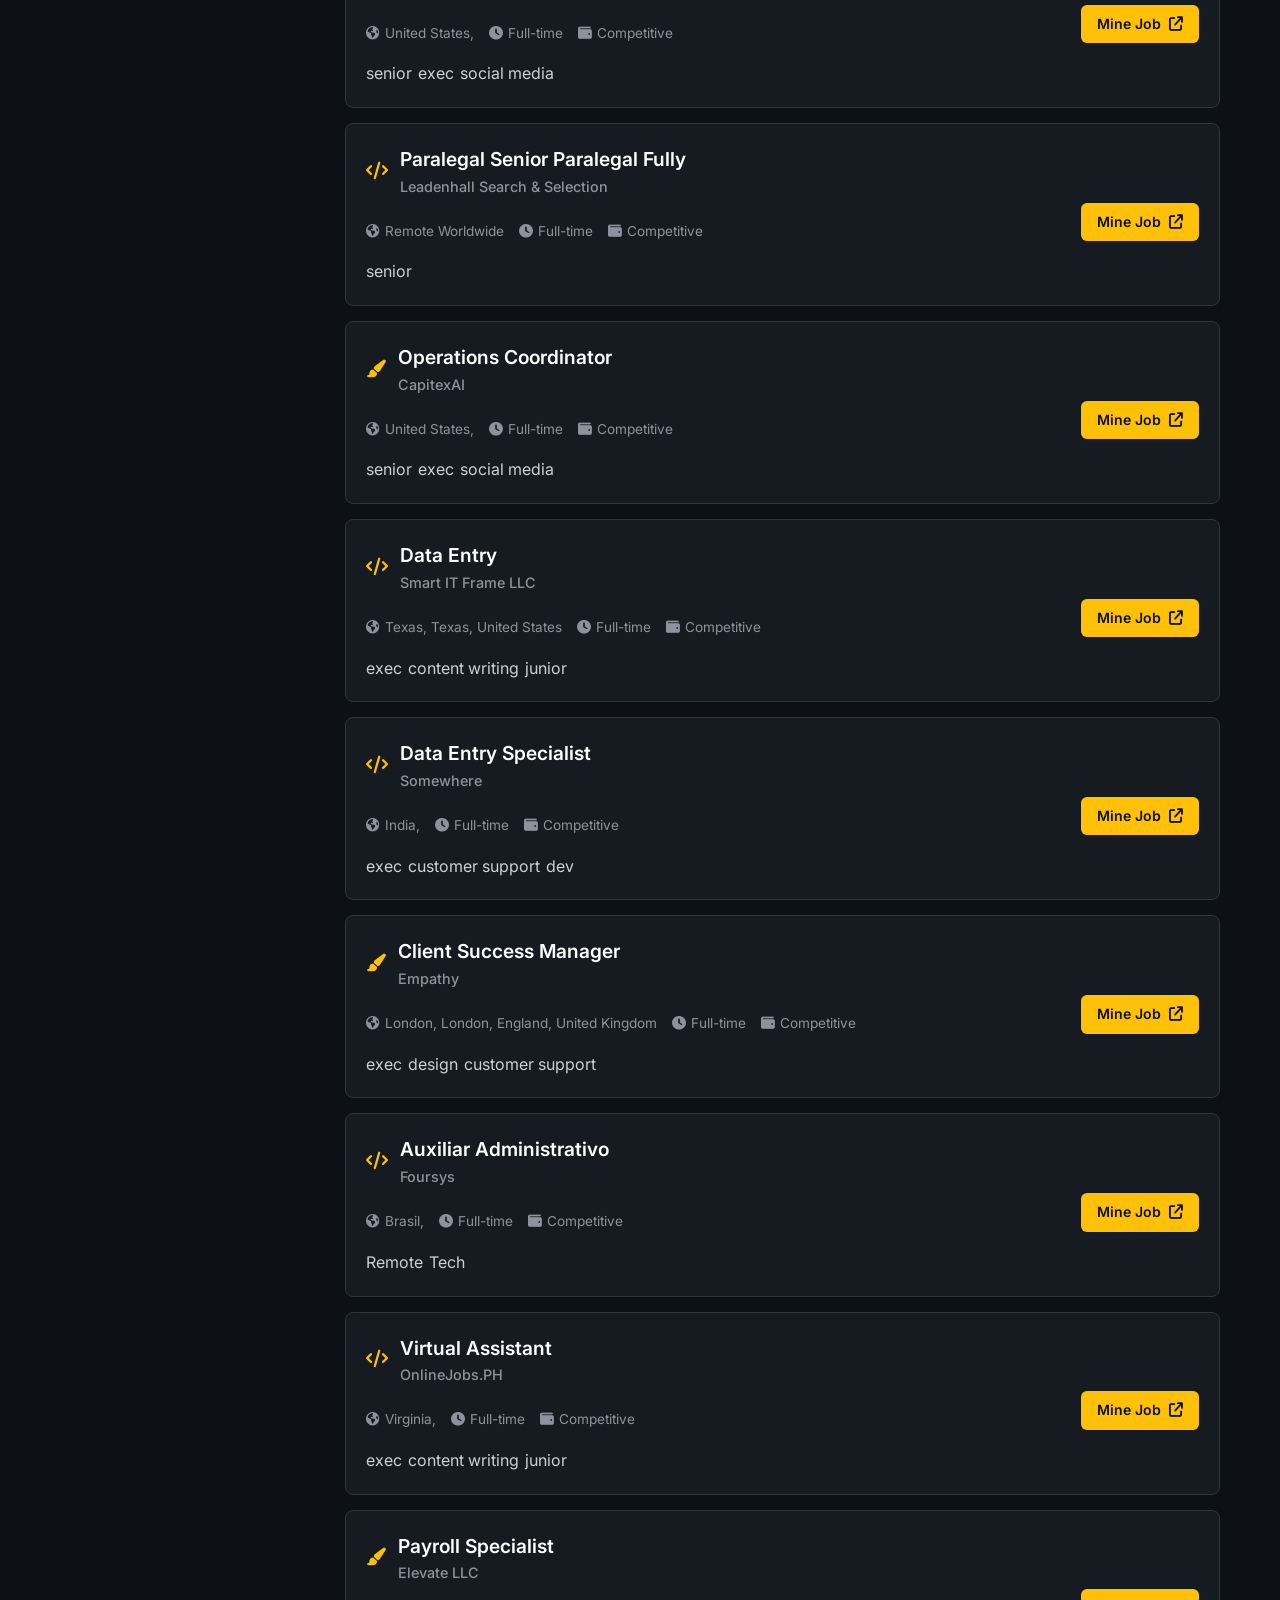
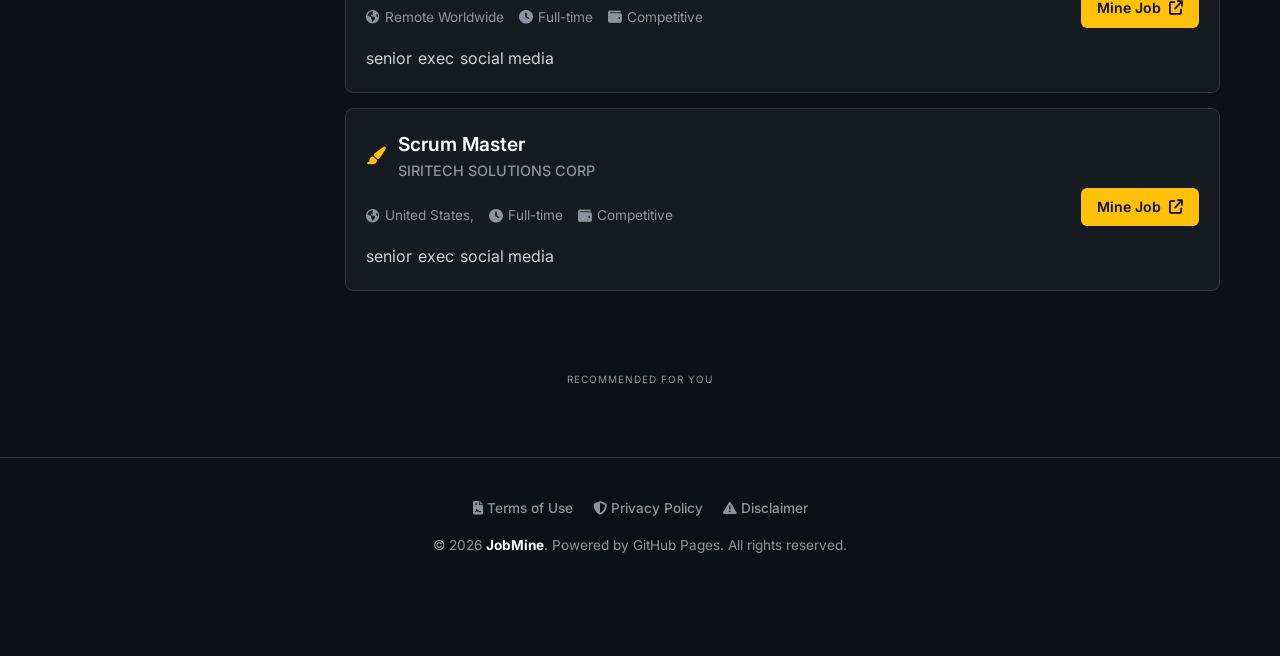
==== commit c925e010: "Update index.html" ====
--- a/index.html
+++ b/index.html
@@ -1,6 +1,8 @@
 <!DOCTYPE html>
 <html lang="en">
 <head>
+
+    <meta name="google-site-verification" content="dpY4ouzJRLJ1g6nH-ANSiSt-7XBIj1BmfkgVUC1vgNU" />
     <meta charset="UTF-8">
     <meta name="viewport" content="width=device-width, initial-scale=1.0">
     
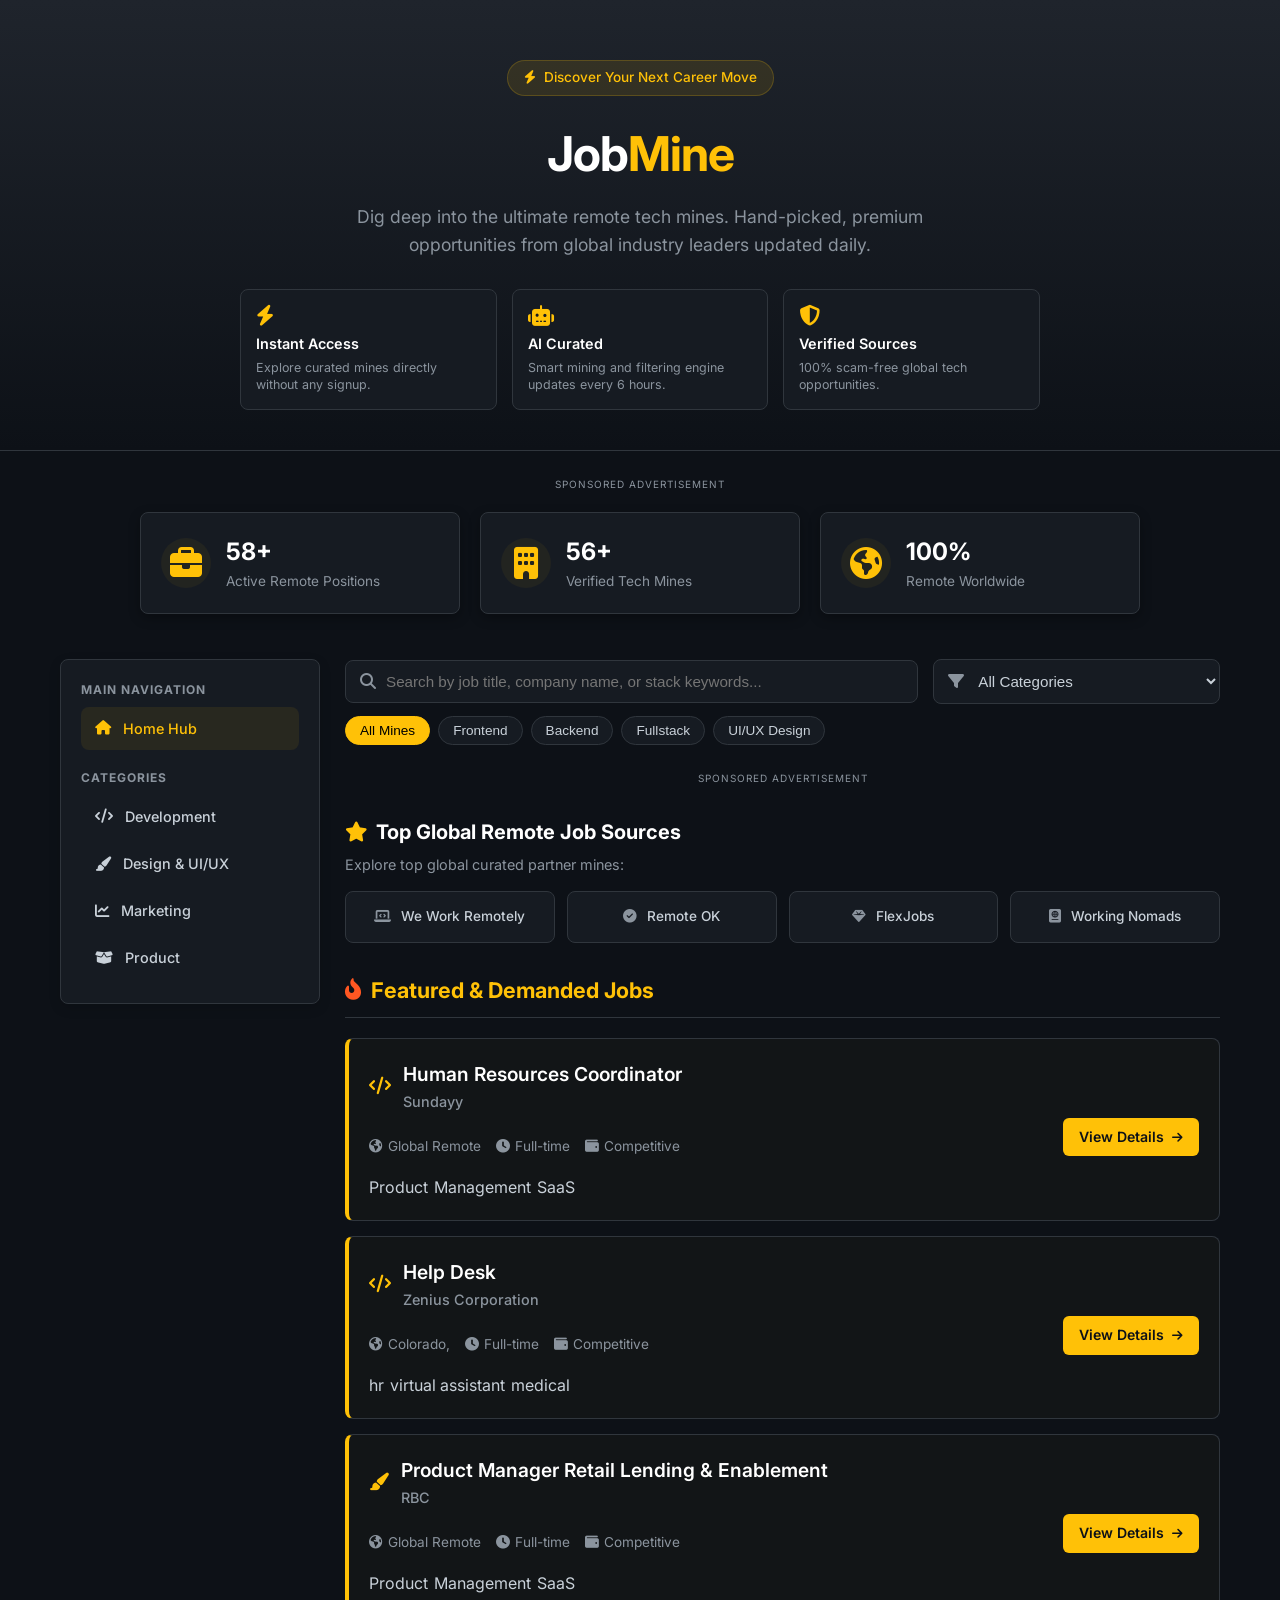
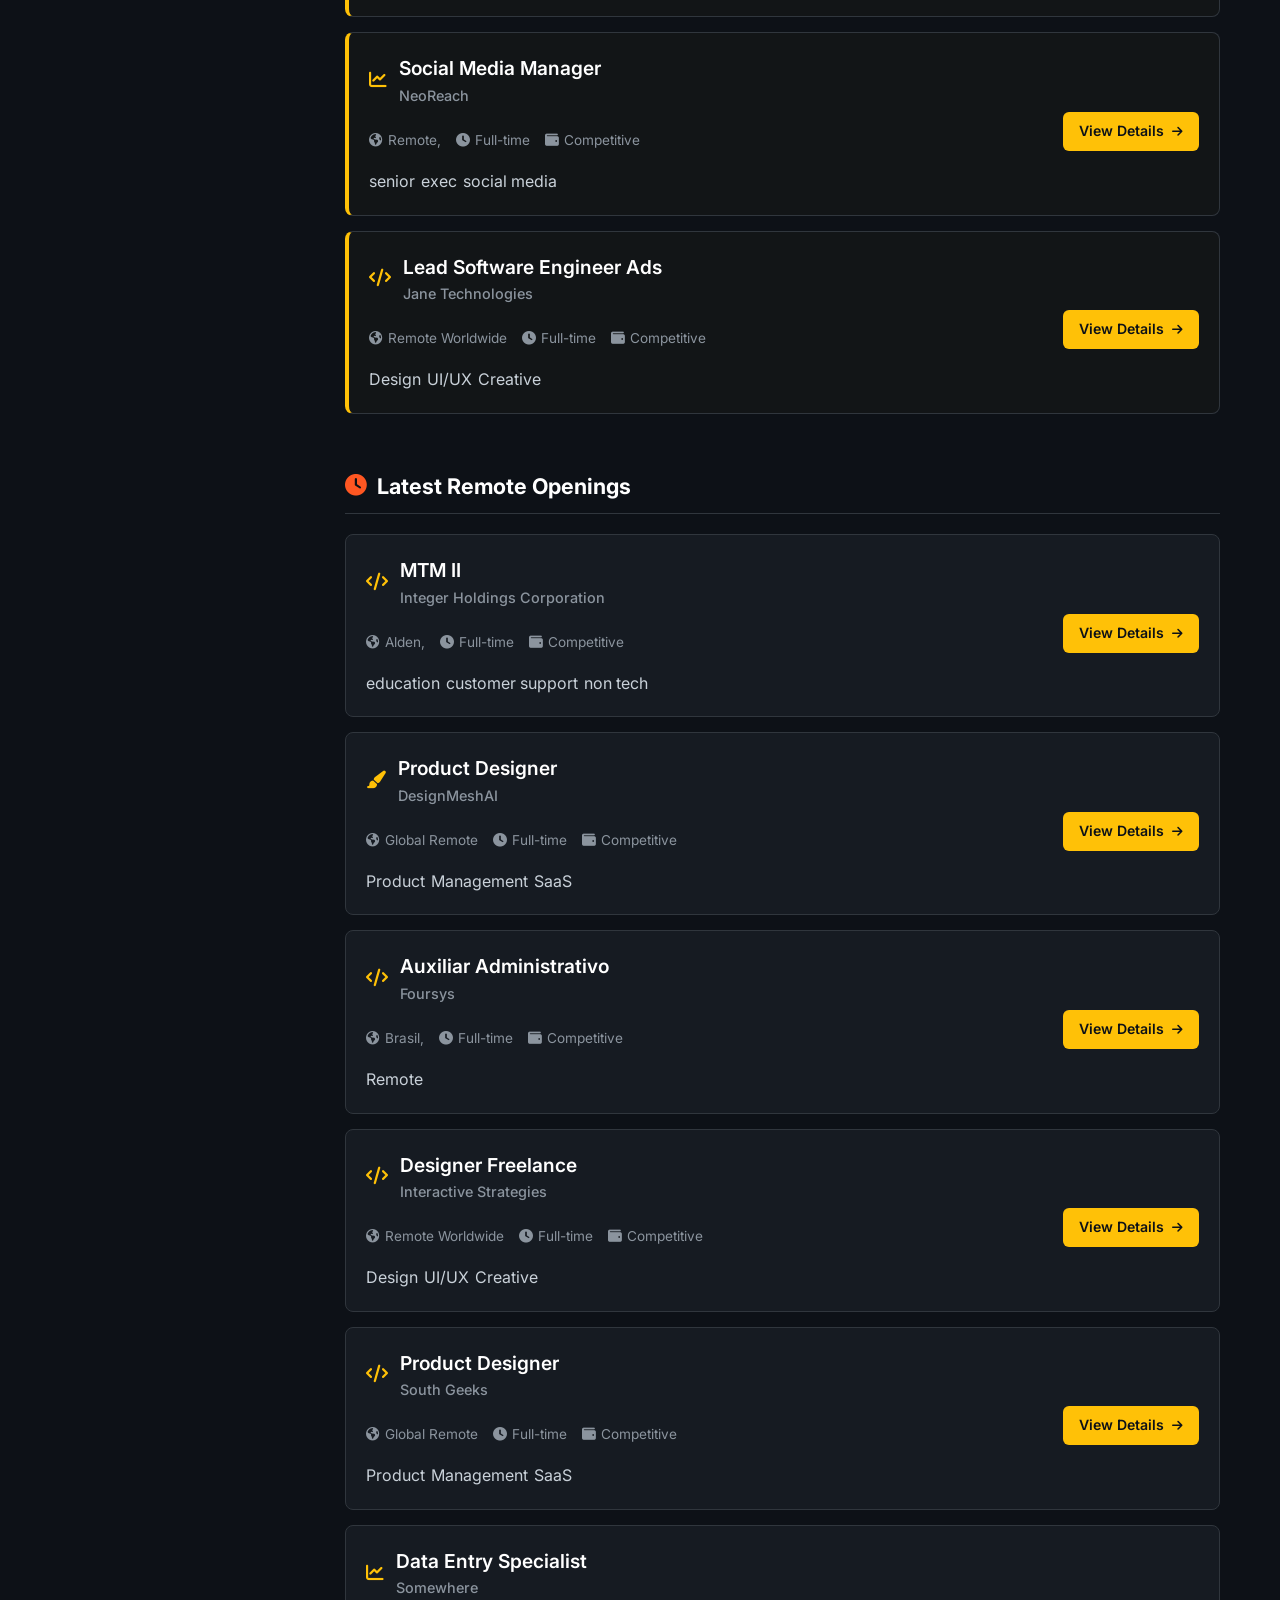
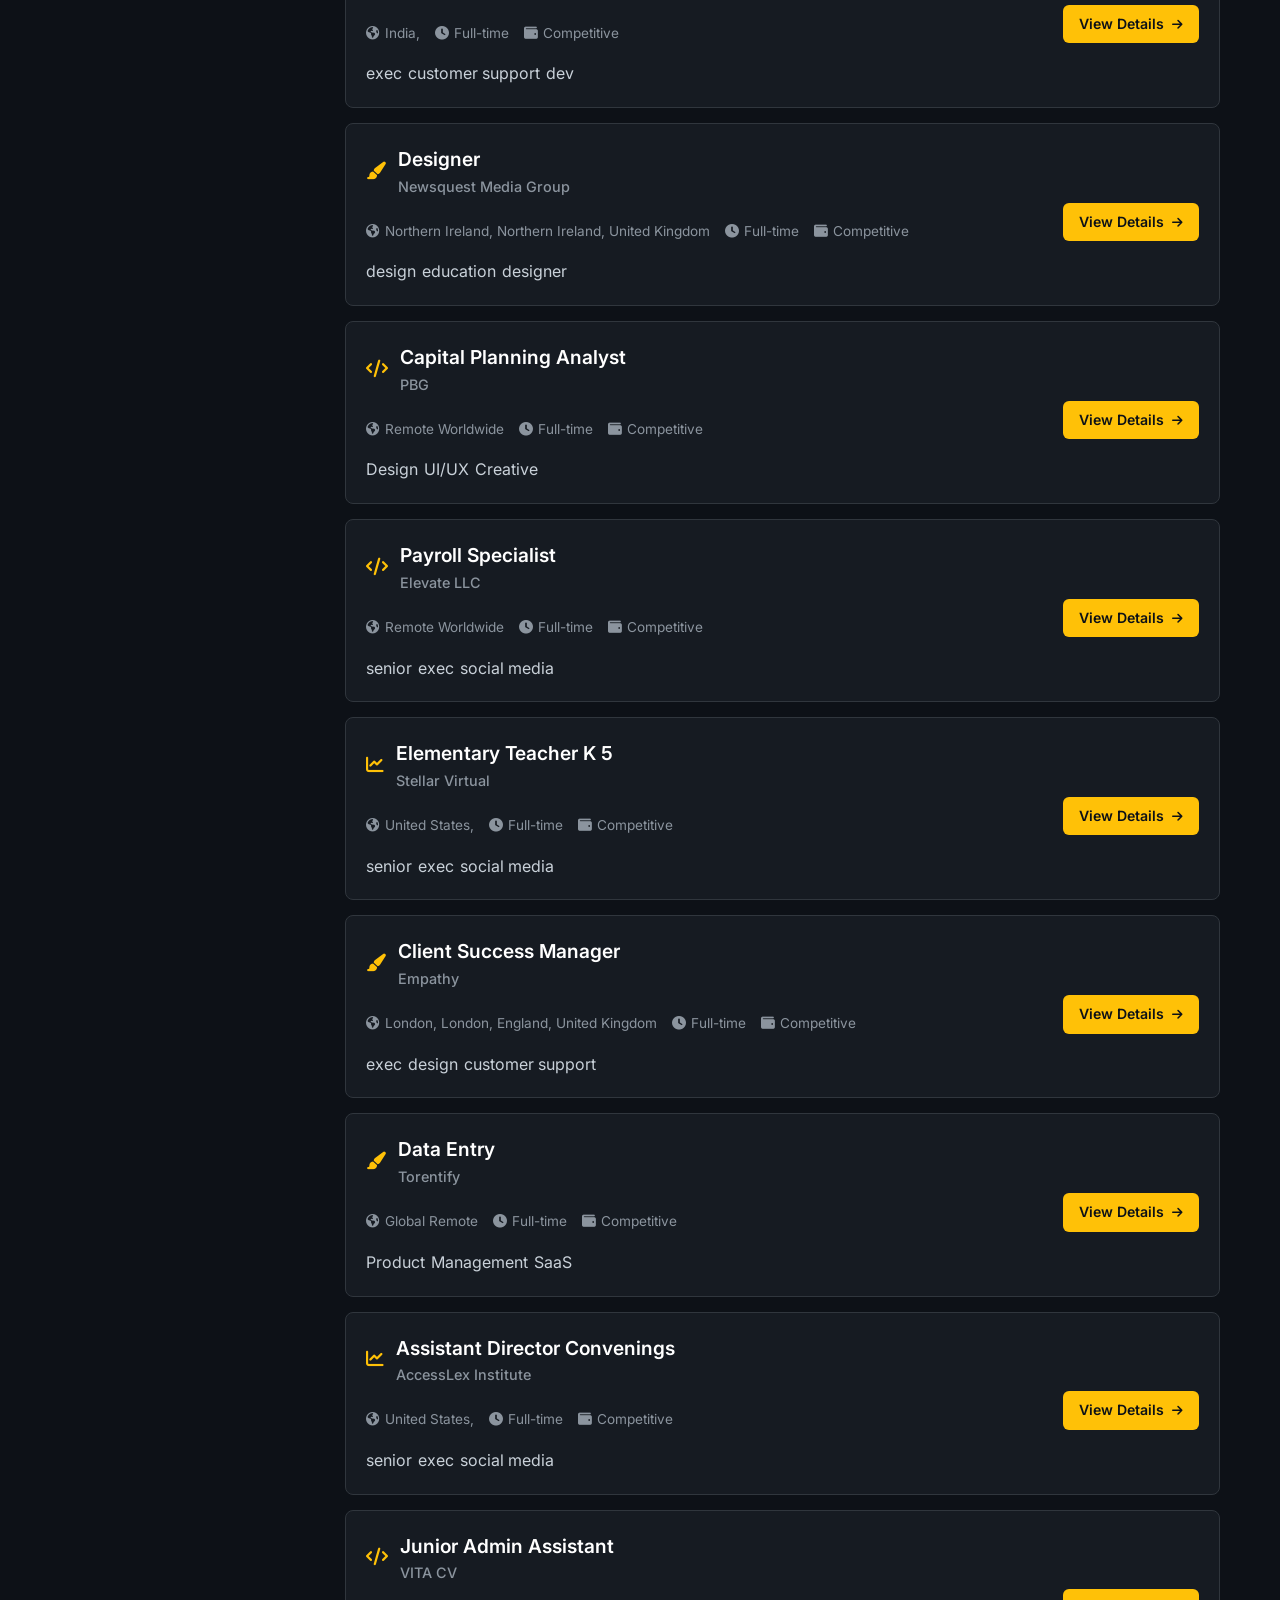
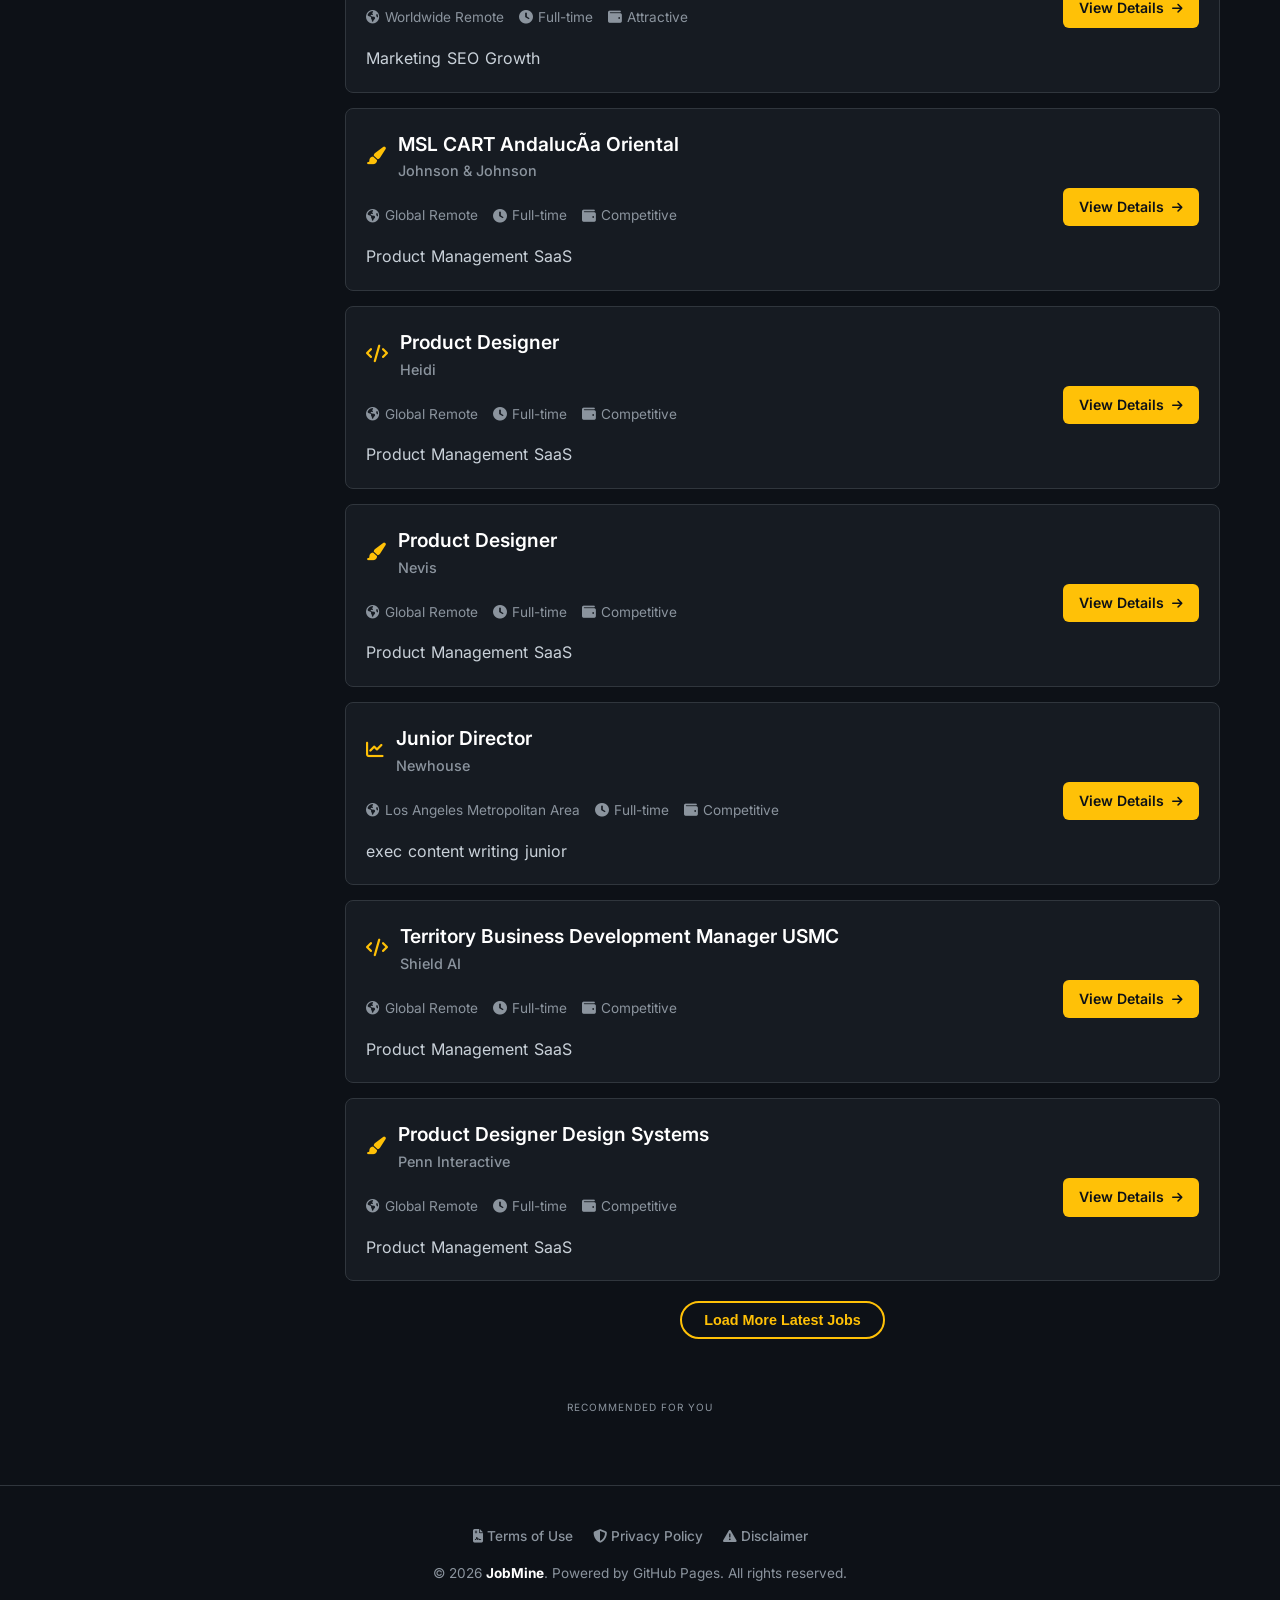
==== commit 0c2cc1fb: "Refactor specialty button event handling Updated filterBySpecialty function to prevent default behav" ====
--- a/index.html
+++ b/index.html
@@ -297,11 +297,11 @@
                 </div>
                 
                 <div class="specialty-buttons-container">
-                    <button class="specialty-btn active" onclick="filterBySpecialty('all')">All Mines</button>
-                    <button class="specialty-btn" onclick="filterBySpecialty('frontend')">Frontend</button>
-                    <button class="specialty-btn" onclick="filterBySpecialty('backend')">Backend</button>
-                    <button class="specialty-btn" onclick="filterBySpecialty('fullstack')">Fullstack</button>
-                    <button class="specialty-btn" onclick="filterBySpecialty('uiux')">UI/UX Design</button>
+                    <button class="specialty-btn active" onclick="filterBySpecialty(event, 'all')">All Mines</button>
+                    <button class="specialty-btn" onclick="filterBySpecialty(event, 'frontend')">Frontend</button>
+                    <button class="specialty-btn" onclick="filterBySpecialty(event, 'backend')">Backend</button>
+                    <button class="specialty-btn" onclick="filterBySpecialty(event, 'fullstack')">Fullstack</button>
+                    <button class="specialty-btn" onclick="filterBySpecialty(event, 'uiux')">UI/UX Design</button>
                 </div>
             </section>
 
@@ -385,19 +385,27 @@
             const select = document.getElementById('categoryFilter');
             if(select) {
                 select.value = cat;
-                select.dispatchEvent(new Event('change'));
+                // إطلاق حدث التغيير بشكل متوافق تماماً
+                const event = new Event('change', { bubbles: true });
+                select.dispatchEvent(event);
             }
             window.scrollTo({ top: document.querySelector('.filter-section').offsetTop - 20, behavior: 'smooth' });
         }
-        function filterBySpecialty(spec) {
+        
+        function filterBySpecialty(e, spec) {
+            if (e) e.preventDefault();
             const searchInput = document.getElementById('searchInput');
             if(searchInput) {
                 searchInput.value = (spec === 'all') ? '' : spec;
-                searchInput.dispatchEvent(new Event('input'));
+                // إطلاق حدث الإدخال البرمجي الصحيح ليتم التقاطه فوراً بواسطة آلية الفلترة في app.js
+                const event = new Event('input', { bubbles: true });
+                searchInput.dispatchEvent(event);
             }
             const buttons = document.querySelectorAll('.specialty-btn');
             buttons.forEach(btn => btn.classList.remove('active'));
-            event.currentTarget.classList.add('active');
+            if (e && e.currentTarget) {
+                e.currentTarget.classList.add('active');
+            }
         }
     </script>
     <script src="app.js"></script>
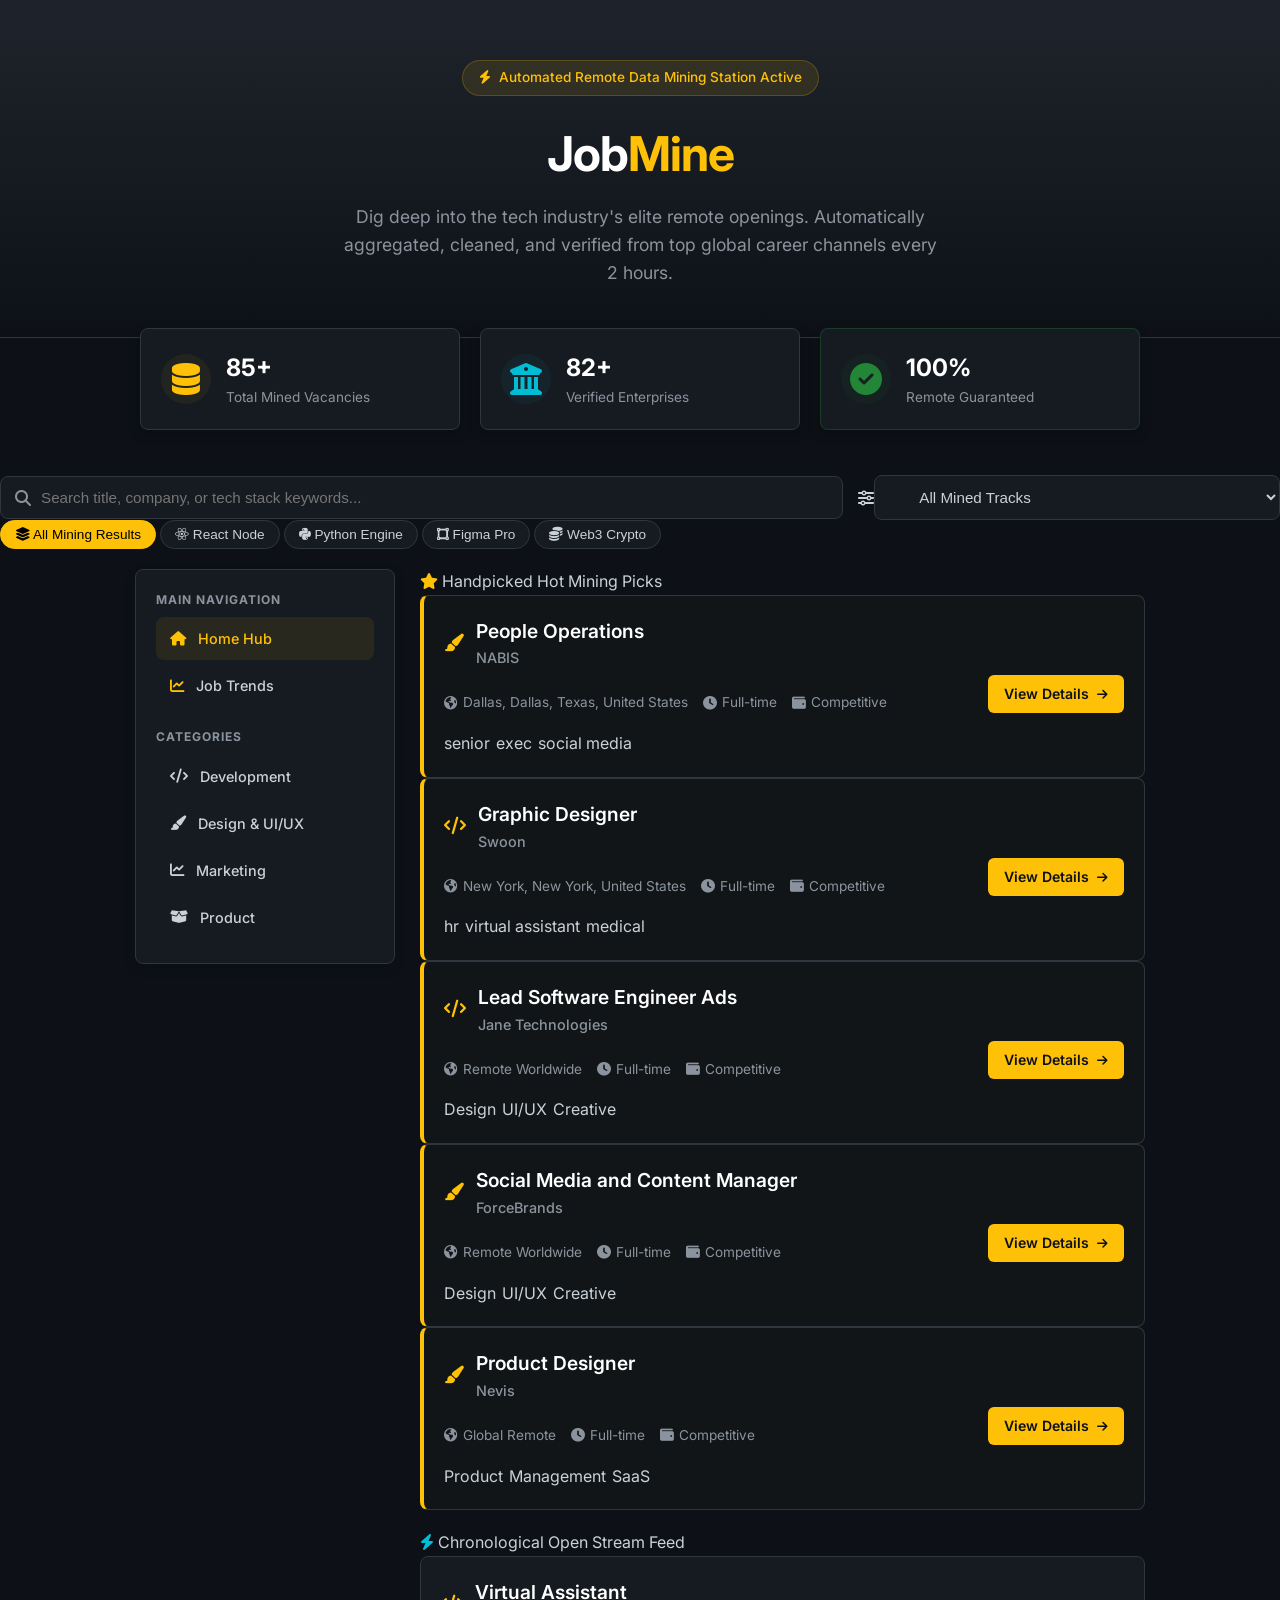
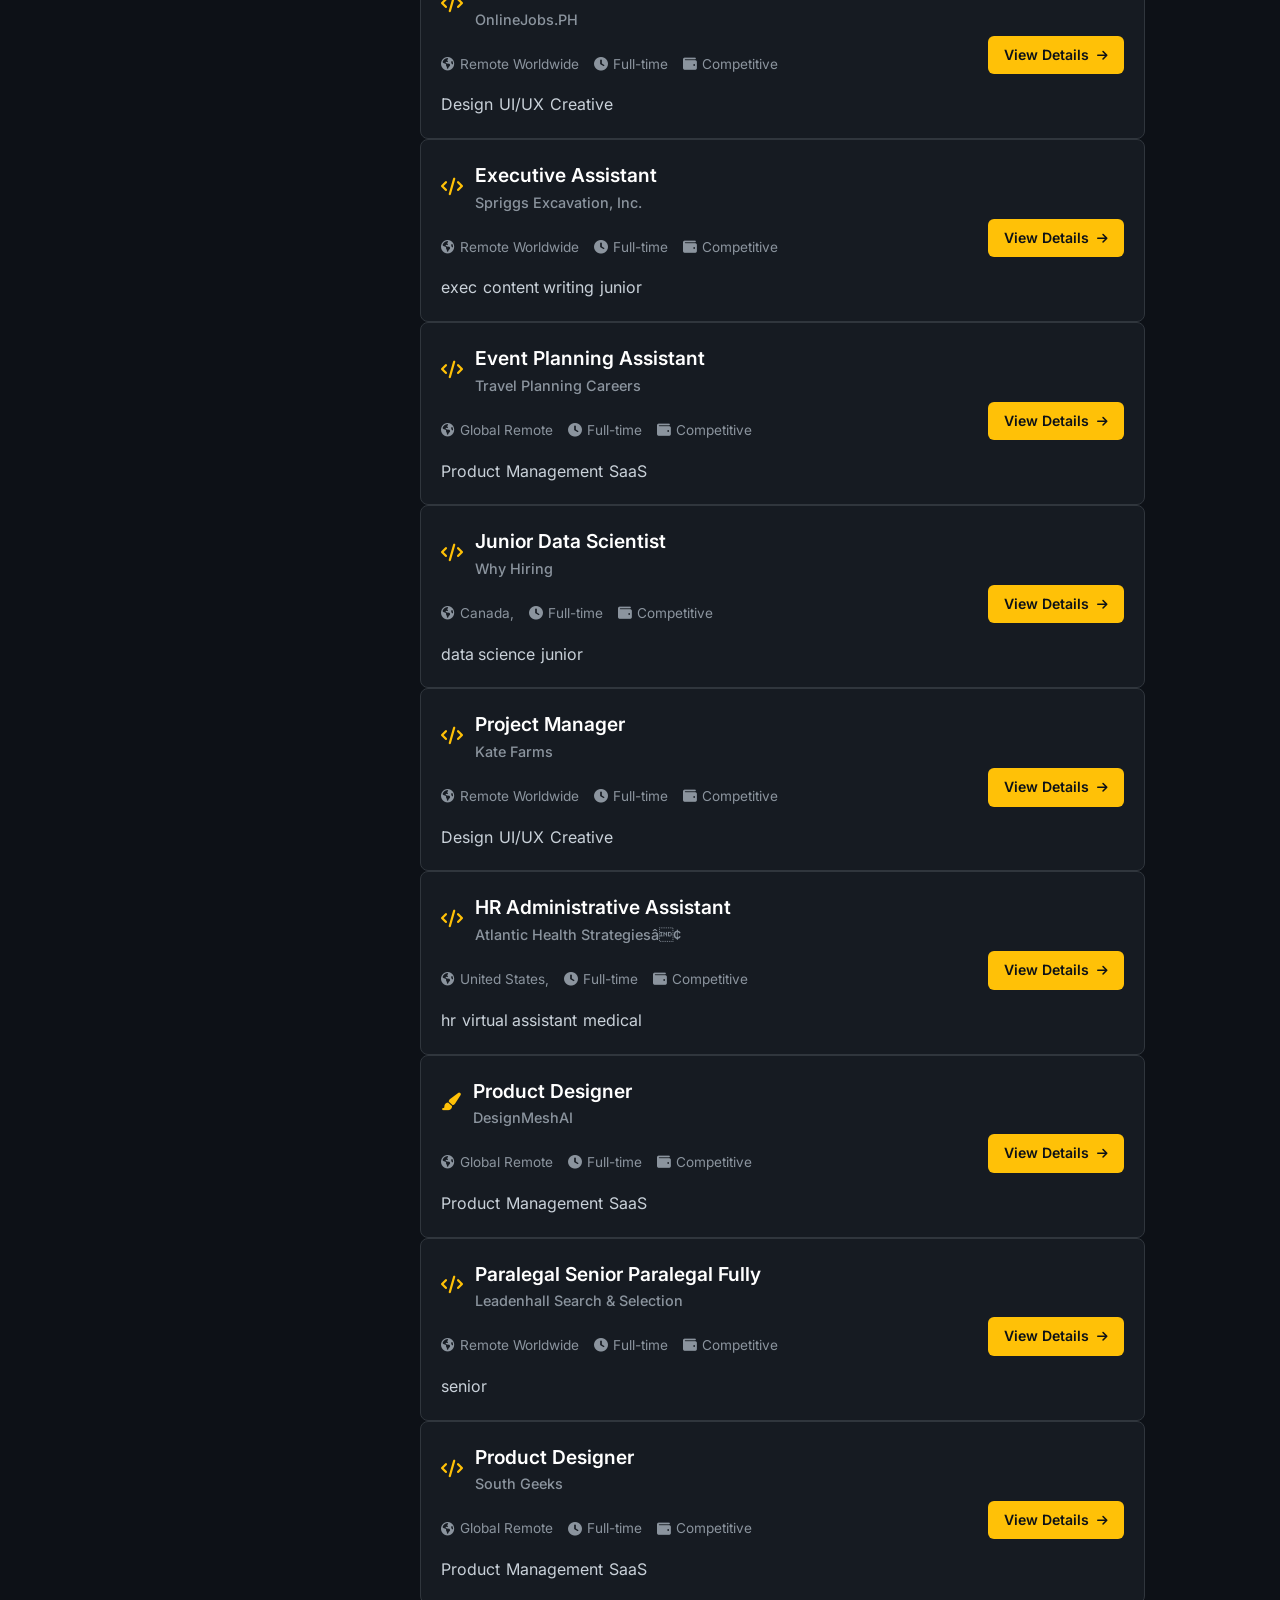
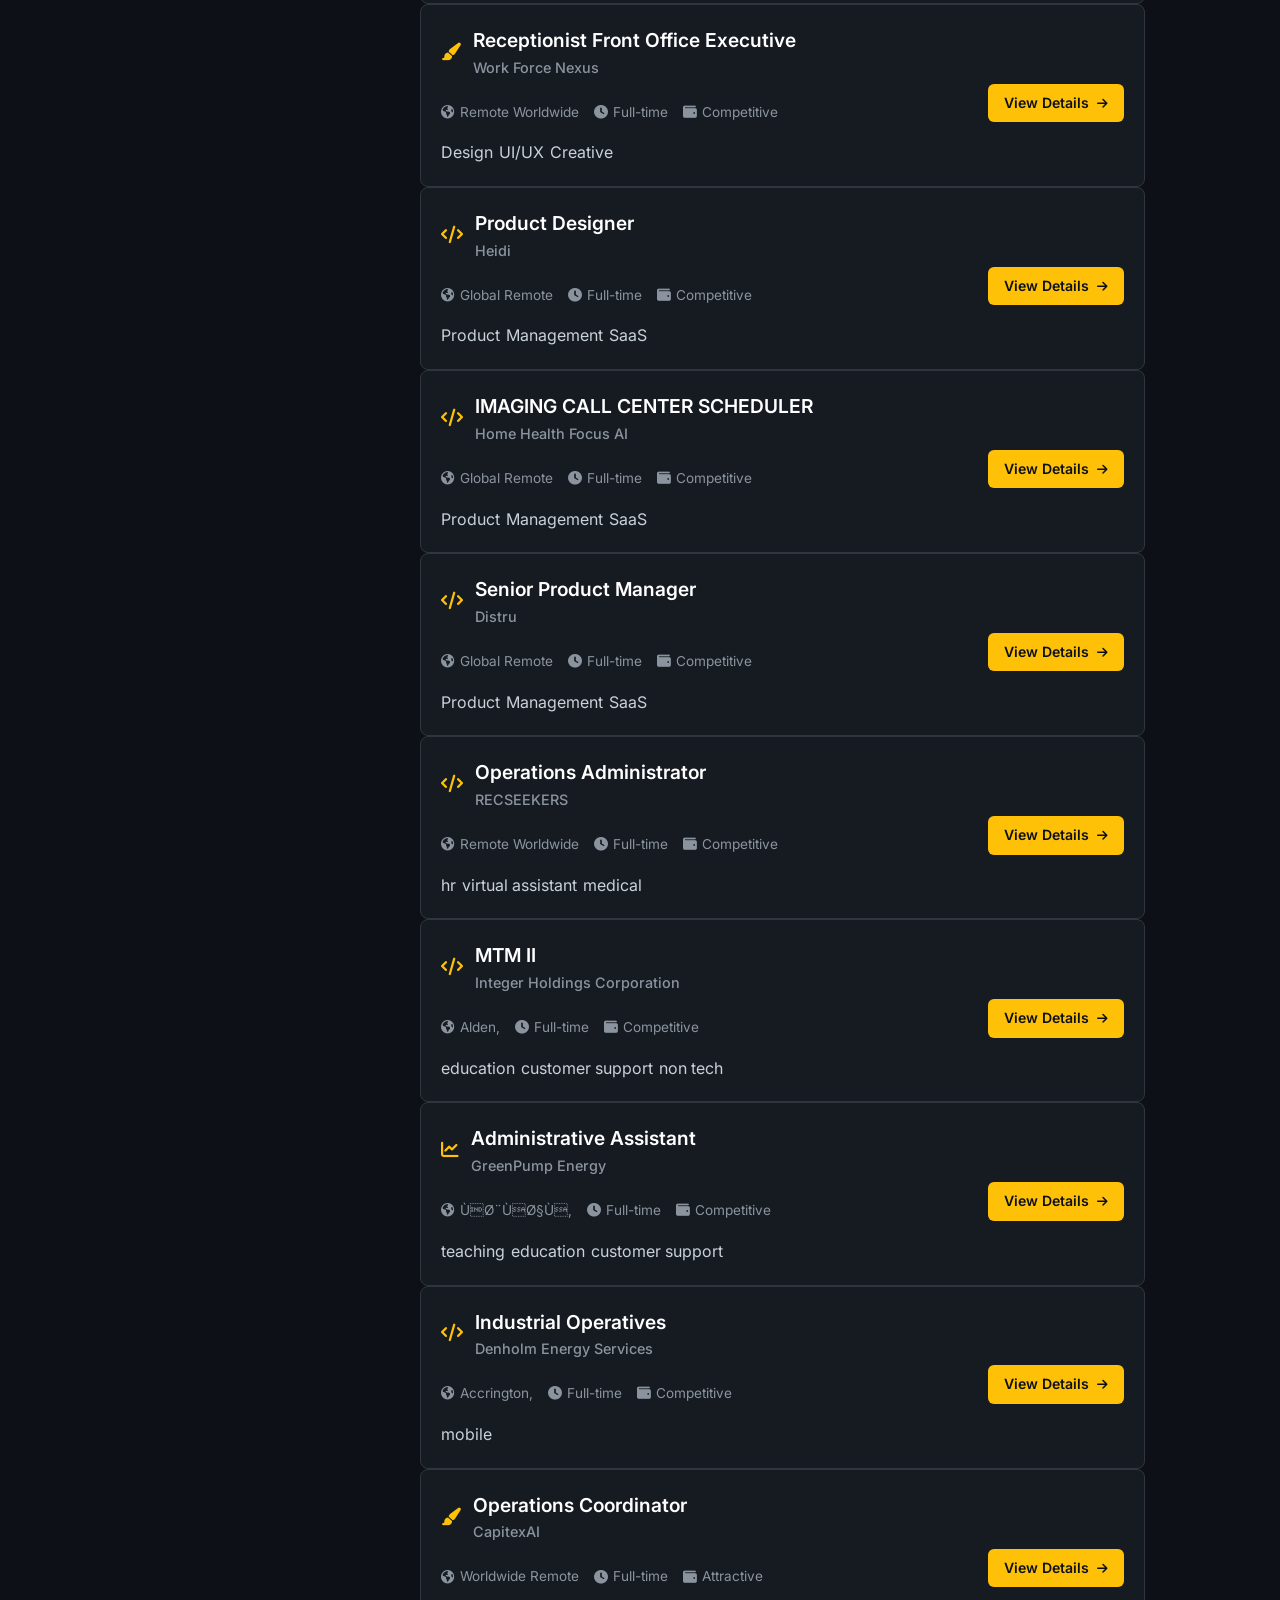
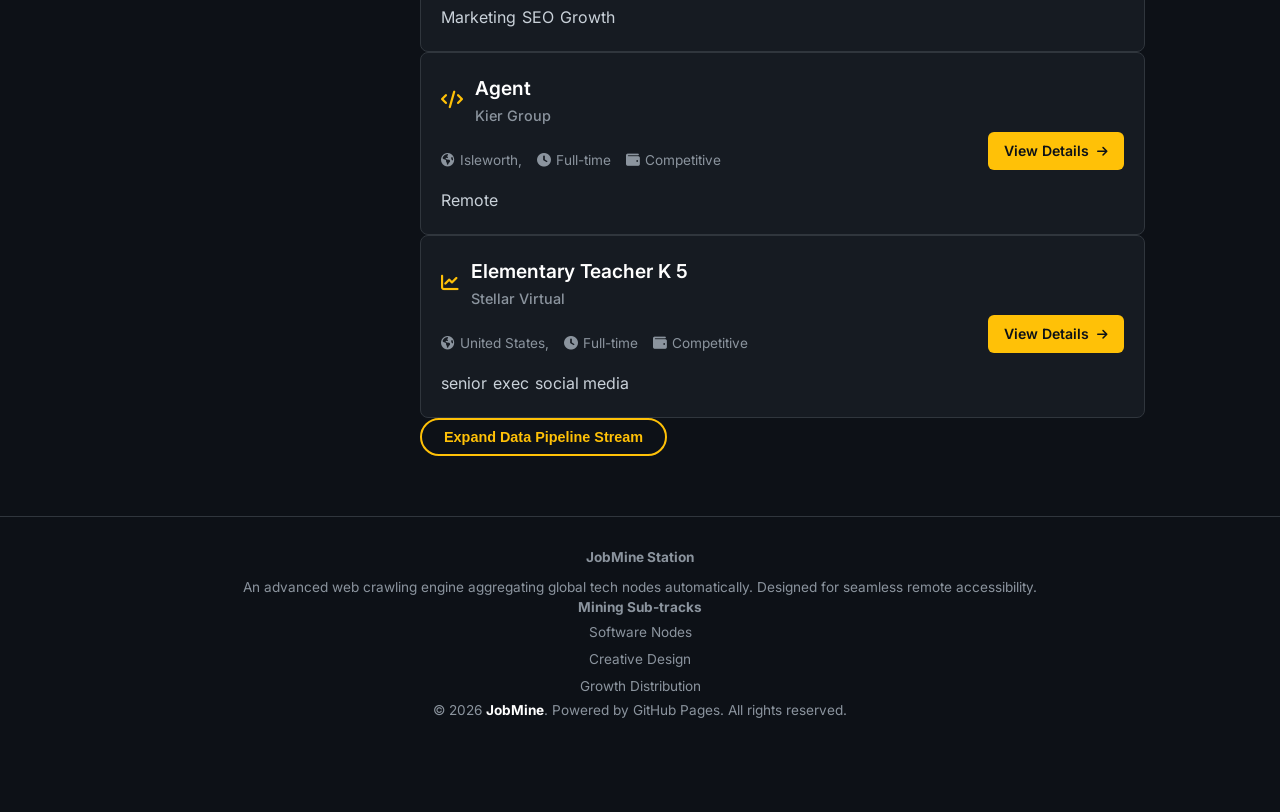
==== commit 1fe18c32: "Update index.html" ====
--- a/index.html
+++ b/index.html
@@ -7,7 +7,7 @@
     <meta name="viewport" content="width=device-width, initial-scale=1.0">
     
     <title>JobMine - Premium Remote Jobs Hub</title>
-    <meta name="description" content="Dig deep into the ultimate remote tech mines. Discover premium, hand-picked remote jobs in web development, UI/UX design, marketing, and product management. Updated daily.">
+    <meta name="description" content="Dig deep into the ultimate remote tech mines. Discover premium, hand-picked remote jobs in web development, UI/UX design, marketing, and product management. Updated daily Rutinely.">
     <meta name="keywords" content="remote jobs, work from home, tech jobs, web developer jobs, UI/UX design jobs, software engineering jobs, remote marketing jobs, JobMine, global remote work">
     <meta name="author" content="RagnarDEV">
     <meta name="robots" content="index, follow">
@@ -19,243 +19,71 @@
     <meta property="og:description" content="Hand-picked, premium remote opportunities from global industry leaders updated daily. Find your next tech career move.">
     <meta property="og:image" content="https://www.jobmine.site.je/assets/og-image.jpg">
 
+    <link rel="stylesheet" href="style.css">
     <link rel="stylesheet" href="https://cdnjs.cloudflare.com/ajax/libs/font-awesome/6.4.0/css/all.min.css">
-    <link rel="stylesheet" href="style.css?v=1.3">
-
-    <style>
-        /* الهيكل الأساسي لتقسيم الموقع (إصدار الكمبيوتر) */
-        .site-layout {
-            display: grid !important;
-            grid-template-columns: 260px 1fr !important;
-            max-width: 1200px !important;
-            margin: 0 auto !important;
-            padding: 0 20px !important;
-            gap: 25px !important;
-        }
-
-        .main-content-area {
-            min-width: 0 !important;
-        }
-
-        /* تنسيق البطاقات الاستعراضية الجديدة في الـ Hero */
-        .showcase-container {
-            display: grid !important;
-            grid-template-columns: repeat(auto-fit, minmax(220px, 1fr)) !important;
-            gap: 15px !important;
-            margin-top: 30px !important;
-        }
-        .showcase-card {
-            background-color: #161b22 !important;
-            border: 1px solid #30363d !important;
-            padding: 15px !important;
-            border-radius: 8px !important;
-            text-align: left !important;
-        }
-        .showcase-card i { color: #ffc107 !important; font-size: 1.3rem !important; margin-bottom: 6px !important; display: block !important; }
-        .showcase-card h4 { color: #ffffff !important; font-size: 0.9rem !important; margin-bottom: 4px !important; }
-        .showcase-card p { color: #8b949e !important; font-size: 0.78rem !important; line-height: 1.4 !important; }
-
-        /* تنسيق القائمة الجانبية (إصدار الكمبيوتر) */
-        .sidebar {
-            background-color: #161b22 !important;
-            border: 1px solid #30363d !important;
-            border-radius: 8px !important;
-            padding: 20px !important;
-            height: fit-content !important;
-            position: sticky !important;
-            top: 20px !important;
-            box-shadow: 0 4px 12px rgba(0, 0, 0, 0.15) !important;
-        }
-        .sidebar-menu { list-style: none !important; padding: 0 !important; margin: 0 !important; }
-        .sidebar-menu-title {
-            font-size: 0.75rem !important;
-            color: #8b949e !important;
-            text-transform: uppercase !important;
-            margin: 18px 0 8px 0 !important;
-            letter-spacing: 1px !important;
-            font-weight: 700 !important;
-        }
-        .sidebar-menu-title:first-child { margin-top: 0 !important; }
-        .sidebar-menu li a {
-            display: flex !important;
-            align-items: center !important;
-            gap: 12px !important;
-            padding: 10px 14px !important;
-            color: #c9d1d9 !important;
-            border-radius: 8px !important;
-            transition: all 0.2s ease !important;
-            font-size: 0.9rem !important;
-        }
-        .sidebar-menu li a:hover, .sidebar-menu li a.active {
-            background-color: rgba(255, 193, 7, 0.08) !important;
-            color: #ffc107 !important;
-        }
-
-        /* أزرار الاختصاص السريعة */
-        .specialty-buttons-container { display: flex !important; flex-wrap: wrap !important; gap: 8px !important; margin-top: 12px !important; }
-        .specialty-btn {
-            background-color: #161b22 !important;
-            border: 1px solid #30363d !important;
-            color: #c9d1d9 !important;
-            padding: 6px 14px !important;
-            border-radius: 20px !important;
-            cursor: pointer !important;
-            font-size: 0.85rem !important;
-            transition: all 0.2s !important;
-        }
-        .specialty-btn:hover, .specialty-btn.active { background-color: #ffc107 !important; color: #000000 !important; border-color: #ffc107 !important; }
-
-        /* أزرار تحميل المزيد */
-        .load-more-container { display: flex !important; justify-content: center !important; margin: 20px 0 35px 0 !important; }
-        .load-more-btn {
-            background-color: transparent !important;
-            border: 2px solid #ffc107 !important;
-            color: #ffc107 !important;
-            padding: 9px 22px !important;
-            font-size: 0.9rem !important;
-            font-weight: 600 !important;
-            border-radius: 30px !important;
-            cursor: pointer !important;
-            transition: all 0.2s !important;
-        }
-        .load-more-btn:hover { background-color: #ffc107 !important; color: #000000 !important; }
-
-        /* تنسيق الفوتر المطور مع الروابط السفلية القانونية */
-        .main-footer {
-            text-align: center !important;
-            padding: 40px 20px !important;
-            color: #8b949e !important;
-            font-size: 0.85rem !important;
-            border-top: 1px solid #30363d !important;
-            margin-top: 60px !important;
-            background-color: #0d1117 !important;
-        }
-        .footer-links {
-            display: flex !important;
-            justify-content: center !important;
-            gap: 20px !important;
-            margin-bottom: 15px !important;
-            flex-wrap: wrap !important;
-        }
-        .footer-links a {
-            color: #8b949e !important;
-            transition: all 0.2s !important;
-            font-weight: 500 !important;
-        }
-        .footer-links a:hover {
-            color: #ffc107 !important;
-        }
-
-        /* 📱 التوافق الإجباري الكامل مع شاشات الهواتف والموبايل */
-        @media screen and (max-width: 850px) {
-            .site-layout {
-                grid-template-columns: 1fr !important;
-                padding: 0 12px !important;
-                gap: 15px !important;
-            }
-            .sidebar {
-                position: relative !important;
-                top: 0 !important;
-                width: 100% !important;
-                padding: 15px !important;
-                box-shadow: none !important;
-            }
-            /* ترتيب ذكي للأقسام الباقية لتصبح شبكة متناسقة خماسية/ثنائية */
-            .sidebar-menu {
-                display: grid !important;
-                grid-template-columns: repeat(2, 1fr) !important;
-                gap: 8px !important;
-            }
-            .sidebar-menu-title {
-                grid-column: span 2 !important;
-                margin-top: 5px !important;
-                margin-bottom: 2px !important;
-            }
-            .sidebar-menu li:first-child {
-                grid-column: span 2 !important; /* زر القائمة الرئيسية يأخذ العرض الكامل */
-            }
-            .sidebar-menu li a {
-                padding: 10px 12px !important;
-                font-size: 0.85rem !important;
-                background-color: rgba(255, 255, 255, 0.02) !important;
-                justify-content: center !important;
-            }
-            .showcase-container {
-                grid-template-columns: 1fr !important;
-            }
-            .footer-links {
-                gap: 12px !important;
-                flex-direction: column !important;
-                align-items: center !important;
-            }
-        }
-    </style>
 </head>
 <body>
 
     <header class="hero-section">
         <div class="hero-container">
-            <div class="welcome-badge"><i class="fa-solid fa-bolt"></i> Discover Your Next Career Move</div>
+            <div class="welcome-badge">
+                <i class="fa-solid fa-bolt"></i> Automated Remote Data Mining Station Active
+            </div>
             <h1 class="logo">Job<span>Mine</span></h1>
-            <p class="tagline">Dig deep into the ultimate remote tech mines. Hand-picked, premium opportunities from global industry leaders updated daily.</p>
-            
-            <div class="showcase-container">
-                <div class="showcase-card">
-                    <i class="fa-solid fa-bolt"></i>
-                    <h4>Instant Access</h4>
-                    <p>Explore curated mines directly without any signup.</p>
-                </div>
-                <div class="showcase-card">
-                    <i class="fa-solid fa-robot"></i>
-                    <h4>AI Curated</h4>
-                    <p>Smart mining and filtering engine updates every 6 hours.</p>
-                </div>
-                <div class="showcase-card">
-                    <i class="fa-solid fa-shield-halved"></i>
-                    <h4>Verified Sources</h4>
-                    <p>100% scam-free global tech opportunities.</p>
-                </div>
-            </div>
+            <p class="tagline">Dig deep into the tech industry's elite remote openings. Automatically aggregated, cleaned, and verified from top global career channels every 2 hours.</p>
         </div>
     </header>
-
-    <div class="ad-zone-wrapper">
-        <div class="ad-zone-label">Sponsored Advertisement</div>
-        <script>
-          atOptions = {
-            'key' : 'ec060ebe971281b3bae0688731834b5f',
-            'format' : 'iframe',
-            'height' : 50,
-            'width' : 320,
-            'params' : {}
-          };
-        </script>
-        <script src="https://www.highperformanceformat.com/ec060ebe971281b3bae0688731834b5f/invoke.js"></script>
-    </div>
 
     <section class="stats-section">
         <div class="stats-container">
             <div class="stat-card">
-                <div class="stat-icon"><i class="fa-solid fa-briefcase"></i></div>
+                <div class="stat-icon"><i class="fa-solid fa-database"></i></div>
                 <div class="stat-info">
-                    <h3 id="statTotalJobs">1,240+</h3>
-                    <p>Active Remote Positions</p>
+                    <h3 id="statTotalJobs">0+</h3>
+                    <p>Total Mined Vacancies</p>
                 </div>
             </div>
             <div class="stat-card">
-                <div class="stat-icon"><i class="fa-solid fa-building"></i></div>
+                <div class="stat-icon" style="color: #00bcd4; background-color: rgba(0, 188, 212, 0.05);"><i class="fa-solid fa-building-columns"></i></div>
                 <div class="stat-info">
-                    <h3 id="statTotalCompanies">450+</h3>
-                    <p>Verified Tech Mines</p>
+                    <h3 id="statTotalCompanies">0+</h3>
+                    <p>Verified Enterprises</p>
                 </div>
             </div>
-            <div class="stat-card">
-                <div class="stat-icon"><i class="fa-solid fa-earth-americas"></i></div>
+            <div class="stat-card" style="border: 1px solid rgba(35, 134, 54, 0.3);">
+                <div class="stat-icon" style="color: var(--accent-green); background-color: rgba(35, 134, 54, 0.05);"><i class="fa-solid fa-circle-check"></i></div>
                 <div class="stat-info">
                     <h3>100%</h3>
-                    <p>Remote Worldwide</p>
+                    <p>Remote Guaranteed</p>
                 </div>
             </div>
+        </div>
+    </section>
+
+    <section class="filter-section">
+        <div class="filter-container">
+            <div class="search-wrapper">
+                <i class="fa-solid fa-magnifying-glass search-icon"></i>
+                <input type="text" id="searchInput" placeholder="Search title, company, or tech stack keywords...">
+            </div>
+            <div class="select-wrapper">
+                <i class="fa-solid fa-sliders select-icon"></i>
+                <select id="categoryFilter">
+                    <option value="all">All Mined Tracks</option>
+                    <option value="Development">Development & Engineering</option>
+                    <option value="Design">Design & UI/UX Artists</option>
+                    <option value="Marketing">Growth & Marketing Experts</option>
+                    <option value="Product">Product Management Leaders</option>
+                </select>
+            </div>
+        </div>
+        
+        <div class="specialty-tags-layer">
+            <button class="specialty-btn active" onclick="filterBySpecialty(event, 'all')"><i class="fa-solid fa-layer-group"></i> All Mining Results</button>
+            <button class="specialty-btn" onclick="filterBySpecialty(event, 'React')"><i class="fa-brands fa-react"></i> React Node</button>
+            <button class="specialty-btn" onclick="filterBySpecialty(event, 'Python')"><i class="fa-brands fa-python"></i> Python Engine</button>
+            <button class="specialty-btn" onclick="filterBySpecialty(event, 'Figma')"><i class="fa-solid fa-vector-square"></i> Figma Pro</button>
+            <button class="specialty-btn" onclick="filterBySpecialty(event, 'Crypto')"><i class="fa-solid fa-coins"></i> Web3 Crypto</button>
         </div>
     </section>
 
@@ -264,7 +92,8 @@
         <aside class="sidebar">
             <ul class="sidebar-menu">
                 <li class="sidebar-menu-title">Main Navigation</li>
-                <li><a href="#" class="active"><i class="fa-solid fa-house"></i> Home Hub</a></li>
+                <li><a href="index.html" class="active"><i class="fa-solid fa-house"></i> Home Hub</a></li>
+                <li><a href="trends.html"><i class="fa-solid fa-chart-line" style="color: var(--accent-gold);"></i> Job Trends</a></li>
                 
                 <li class="sidebar-menu-title">Categories</li>
                 <li><a href="#" onclick="filterByCategory('Development')"><i class="fa-solid fa-code"></i> Development</a></li>
@@ -274,106 +103,42 @@
             </ul>
         </aside>
 
-        <div class="main-content-area">
+        <main class="main-content-area">
             
-            <section class="filter-section" style="padding: 0; margin-bottom: 20px;">
-                <div class="filter-container" style="max-width: 100%; width: 100%;">
-                    <div class="search-wrapper">
-                        <i class="fa-solid fa-magnifying-glass search-icon"></i>
-                        <input type="text" id="searchInput" placeholder="Search by job title, company name, or stack keywords...">
-                    </div>
-                    
-                    <div class="select-wrapper">
-                        <i class="fa-solid fa-filter filter-icon"></i>
-                        <select id="categoryFilter">
-                            <option value="all">All Categories</option>
-                            <option value="Development">💻 Software Development</option>
-                            <option value="Design">🎨 Design & UI/UX</option>
-                            <option value="Marketing">📈 Marketing & Sales</option>
-                            <option value="Product">📦 Product Management</option>
-                            <option value="Support">🎧 Customer Support</option>
-                        </select>
-                    </div>
+            <div class="feed-header-title">
+                <i class="fa-solid fa-star" style="color: var(--accent-gold);"></i> Handpicked Hot Mining Picks
+            </div>
+            <div id="featuredJobsContainer" class="jobs-grid-wrapper">
+                <div class="loading-status">
+                    <i class="fa-solid fa-circle-notch fa-spin"></i> Digging data nodes from the mine repository...
                 </div>
-                
-                <div class="specialty-buttons-container">
-                    <button class="specialty-btn active" onclick="filterBySpecialty(event, 'all')">All Mines</button>
-                    <button class="specialty-btn" onclick="filterBySpecialty(event, 'frontend')">Frontend</button>
-                    <button class="specialty-btn" onclick="filterBySpecialty(event, 'backend')">Backend</button>
-                    <button class="specialty-btn" onclick="filterBySpecialty(event, 'fullstack')">Fullstack</button>
-                    <button class="specialty-btn" onclick="filterBySpecialty(event, 'uiux')">UI/UX Design</button>
+            </div>
+            <button id="loadMoreFeaturedBtn" class="load-more-btn" style="display: none; margin-bottom: 30px;">Load More Premium Matches</button>
+
+            <div class="feed-header-title" style="margin-top: 20px;">
+                <i class="fa-solid fa-bolt" style="color: #00bcd4;"></i> Chronological Open Stream Feed
+            </div>
+            <div id="jobsContainer" class="jobs-grid-wrapper">
                 </div>
-            </section>
+            <button id="loadMoreLatestBtn" class="load-more-btn" style="display: none;">Expand Data Pipeline Stream</button>
 
-            <div class="ad-zone-wrapper">
-                <div class="ad-zone-label">Sponsored Advertisement</div>
-                <script>
-                  atOptions = {
-                    'key' : 'ec060ebe971281b3bae0688731834b5f',
-                    'format' : 'iframe',
-                    'height' : 50,
-                    'width' : 320,
-                    'params' : {}
-                  };
-                </script>
-                <script src="https://www.highperformanceformat.com/ec060ebe971281b3bae0688731834b5f/invoke.js"></script>
-            </div>
-
-            <section class="hub-section" style="max-width: 100%; padding: 0; margin-bottom: 30px;">
-                <div class="hub-container" style="max-width: 100%;">
-                    <h2 class="section-title"><i class="fa-solid fa-star"></i> Top Global Remote Job Sources</h2>
-                    <p class="section-subtitle">Explore top global curated partner mines:</p>
-                    <div class="hub-grid">
-                        <a href="https://weworkremotely.com" target="_blank" class="hub-card"><i class="fa-solid fa-laptop-code"></i> We Work Remotely</a>
-                        <a href="https://remoteok.com" target="_blank" class="hub-card"><i class="fa-solid fa-circle-check"></i> Remote OK</a>
-                        <a href="https://www.flexjobs.com" target="_blank" class="hub-card"><i class="fa-solid fa-gem"></i> FlexJobs</a>
-                        <a href="https://workingnomads.com" target="_blank" class="hub-card"><i class="fa-solid fa-passport"></i> Working Nomads</a>
-                    </div>
-                </div>
-            </section>
-
-            <main class="jobs-section" style="max-width: 100%; padding: 0;">
-                
-                <div class="jobs-container-header">
-                    <h2 class="feed-title" style="color: #ffc107;"><i class="fa-solid fa-fire-flame-curved"></i> Featured & Demanded Jobs</h2>
-                </div>
-                <div class="jobs-container" id="featuredJobsContainer" style="max-width: 100%; margin-bottom: 15px;">
-                    <div class="loading-status">
-                        <i class="fa-solid fa-gear fa-spin"></i> Loading premium demanded opportunities...
-                    </div>
-                </div>
-                <div class="load-more-container">
-                    <button class="load-more-btn" id="loadMoreFeaturedBtn">Load More Featured Jobs</button>
-                </div>
-
-                <div class="jobs-container-header">
-                    <h2 class="feed-title"><i class="fa-solid fa-clock"></i> Latest Remote Openings</h2>
-                </div>
-                <div class="jobs-container" id="jobsContainer" style="max-width: 100%;">
-                    <div class="loading-status">
-                        <i class="fa-solid fa-gear fa-spin"></i> Loading latest opportunities for you...
-                    </div>
-                </div>
-                <div class="load-more-container">
-                    <button class="load-more-btn" id="loadMoreLatestBtn">Load More Latest Jobs</button>
-                </div>
-
-            </main>
-
-        </div>
-    </div>
-
-    <div class="ad-zone-wrapper">
-        <div class="ad-zone-label">Recommended for you</div>
-        <script async="async" data-cfasync="false" src="https://pl29780511.effectivecpmnetwork.com/b72ef6d36261da411a14a962863babcf/invoke.js"></script>
-        <div id="container-b72ef6d36261da411a14a962863babcf"></div>
+        </main>
     </div>
 
     <footer class="main-footer">
-        <div class="footer-links">
-            <a href="terms.html"><i class="fa-solid fa-file-contract"></i> Terms of Use</a>
-            <a href="privacy.html"><i class="fa-solid fa-shield-halved"></i> Privacy Policy</a>
-            <a href="disclaimer.html"><i class="fa-solid fa-triangle-exclamation"></i> Disclaimer</a>
+        <div class="footer-grid">
+            <div>
+                <h4>JobMine Station</h4>
+                <p style="font-size: 0.85rem; color: var(--text-muted); line-height: 1.5; margin-top: 8px;">An advanced web crawling engine aggregating global tech nodes automatically. Designed for seamless remote accessibility.</p>
+            </div>
+            <div>
+                <h4>Mining Sub-tracks</h4>
+                <ul style="list-style: none; font-size: 0.85rem; padding: 0; line-height: 2;">
+                    <li><a href="#" onclick="filterByCategory('Development')" style="color: var(--text-muted); text-decoration: none;">Software Nodes</a></li>
+                    <li><a href="#" onclick="filterByCategory('Design')" style="color: var(--text-muted); text-decoration: none;">Creative Design</a></li>
+                    <li><a href="#" onclick="filterByCategory('Marketing')" style="color: var(--text-muted); text-decoration: none;">Growth Distribution</a></li>
+                </ul>
+            </div>
         </div>
         <div class="footer-content">
             <p>&copy; 2026 <strong>JobMine</strong>. Powered by GitHub Pages. All rights reserved.</p>
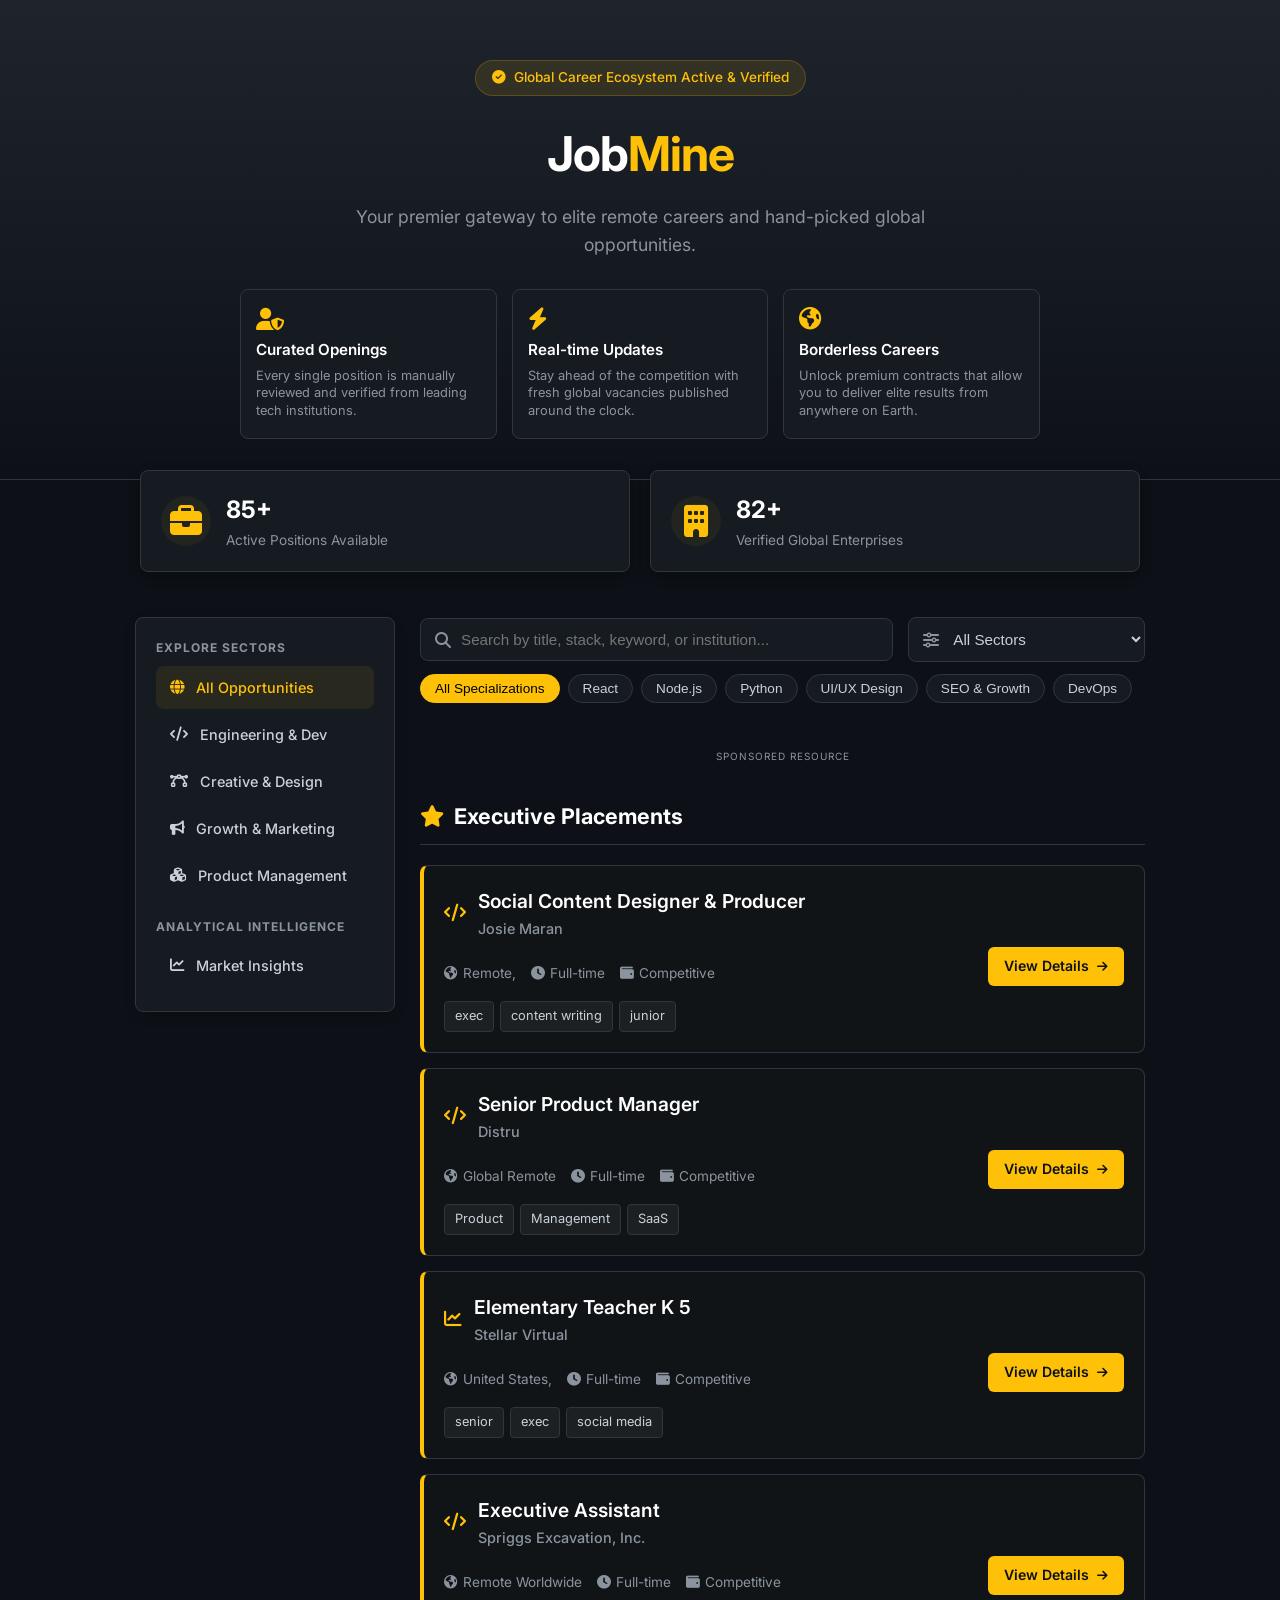
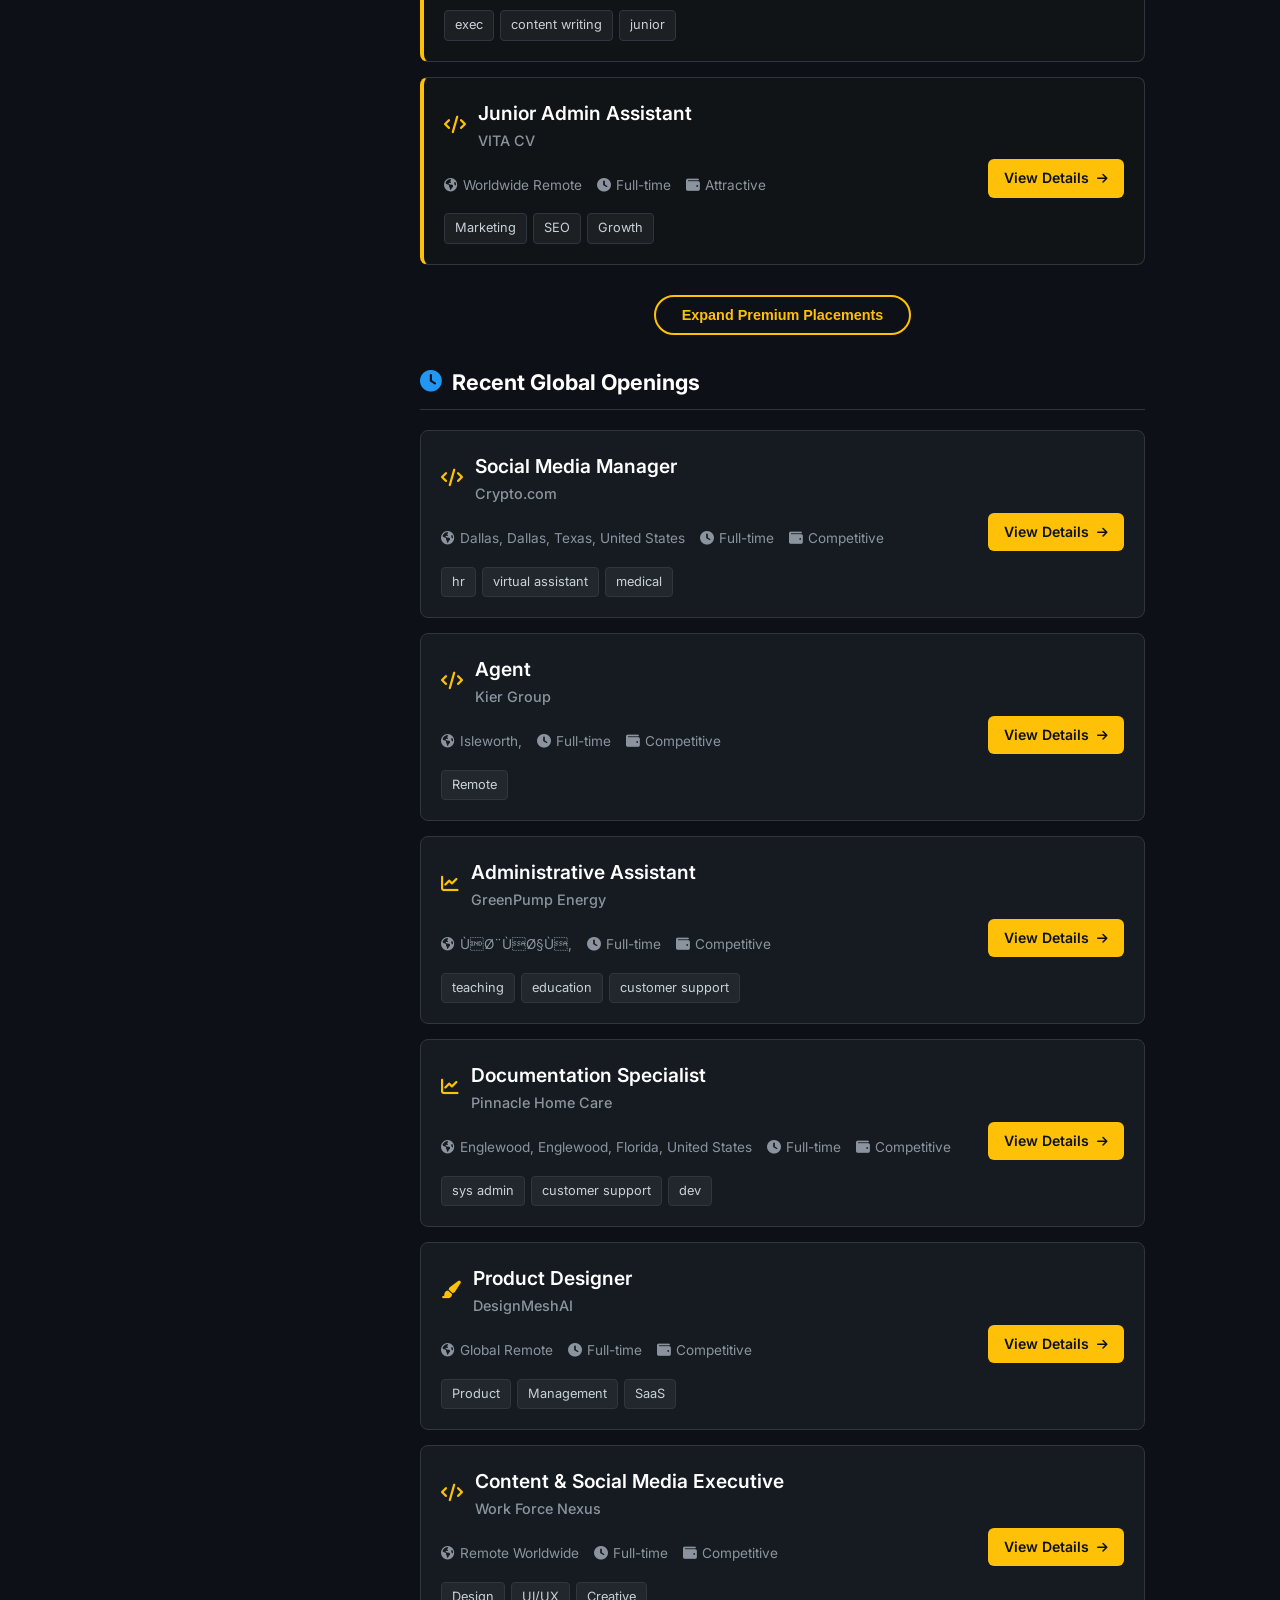
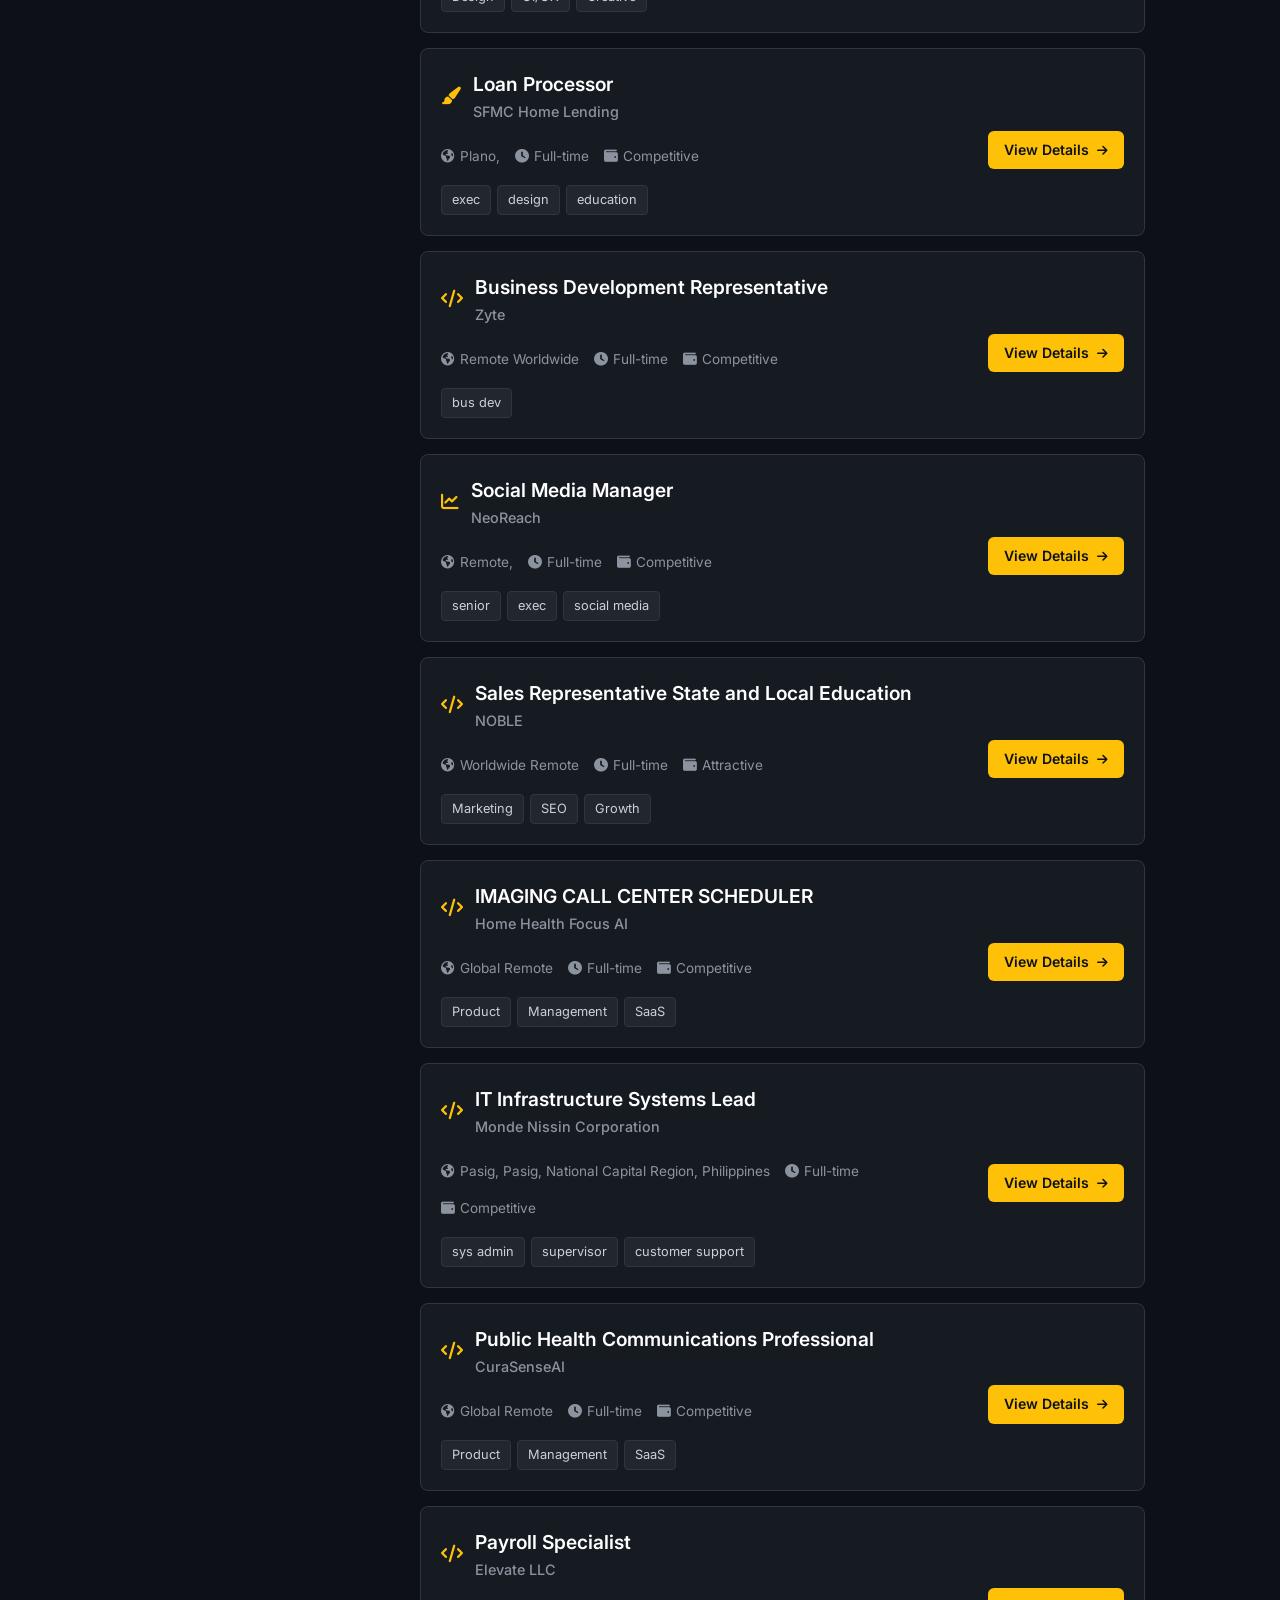
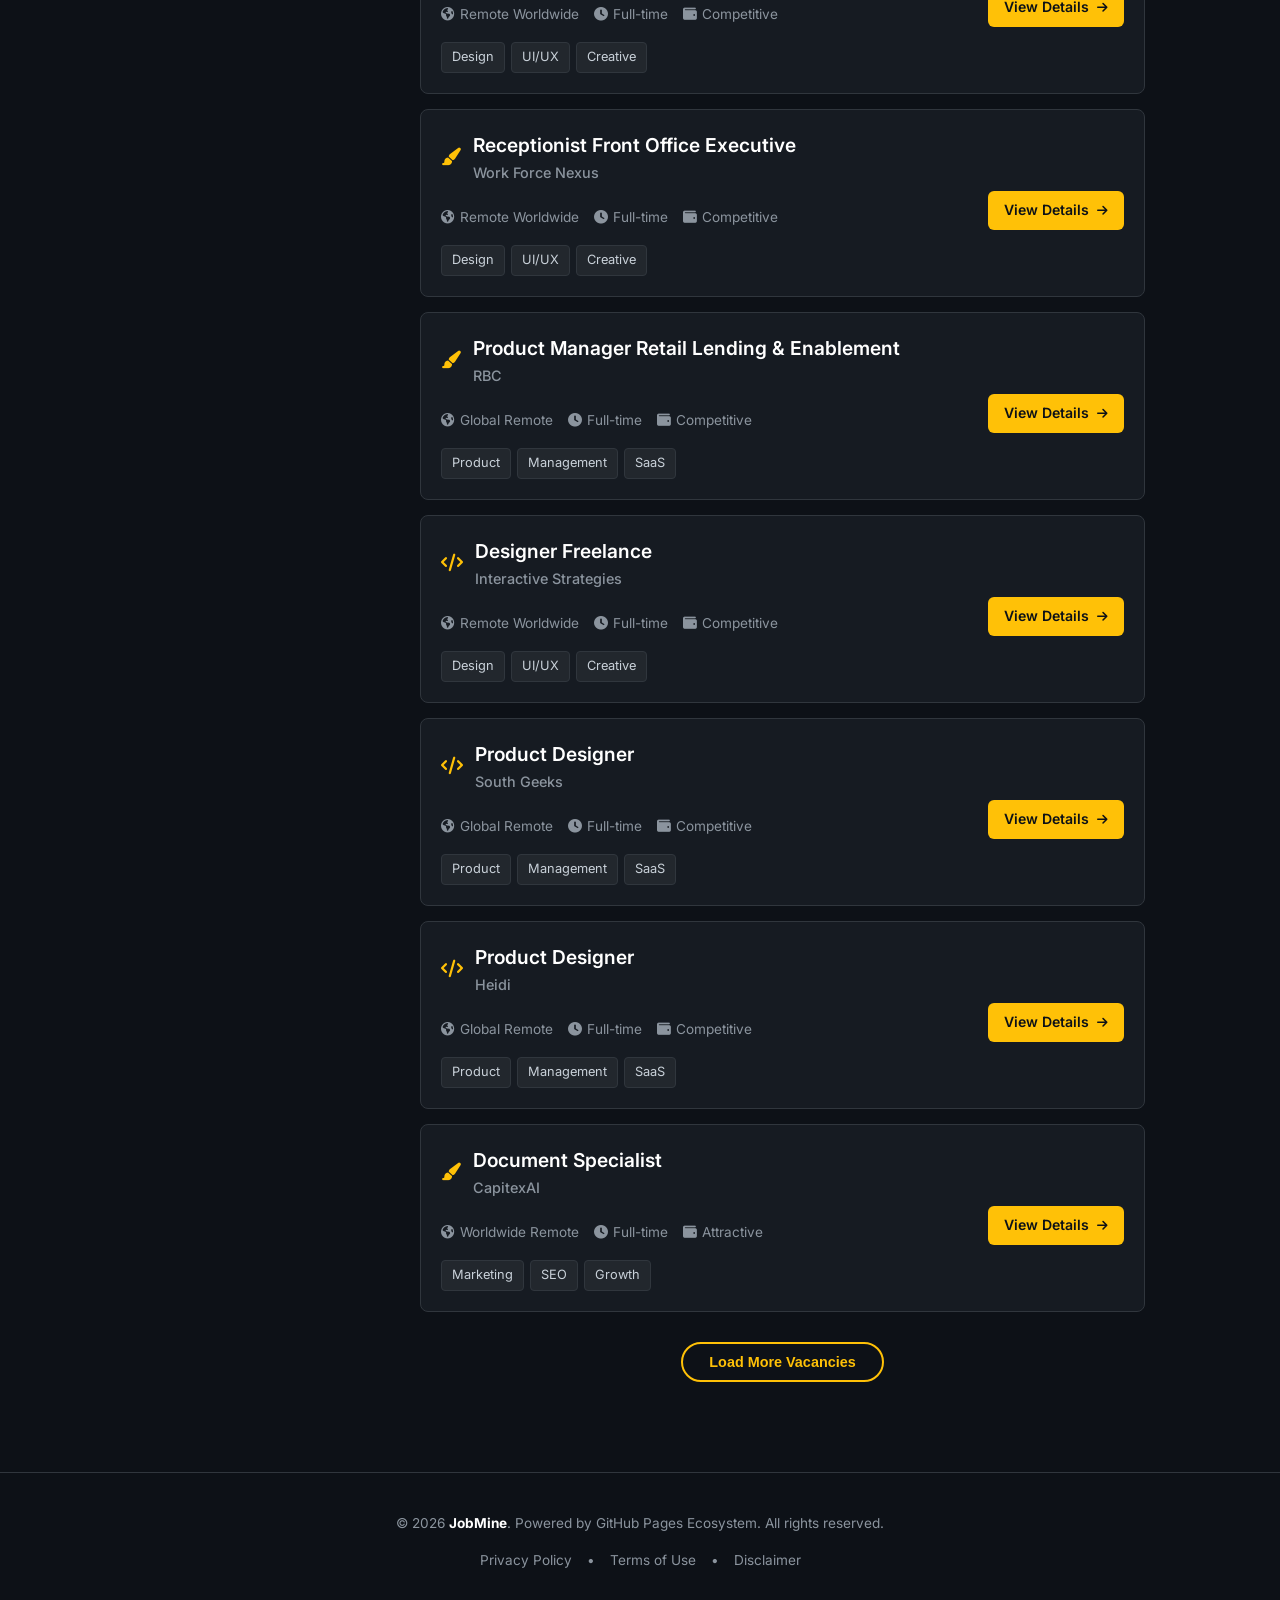
==== commit 1348960b: "Update index.html" ====
--- a/index.html
+++ b/index.html
@@ -1,89 +1,79 @@
 <!DOCTYPE html>
 <html lang="en">
 <head>
-
     <meta name="google-site-verification" content="dpY4ouzJRLJ1g6nH-ANSiSt-7XBIj1BmfkgVUC1vgNU" />
     <meta charset="UTF-8">
     <meta name="viewport" content="width=device-width, initial-scale=1.0">
     
     <title>JobMine - Premium Remote Jobs Hub</title>
-    <meta name="description" content="Dig deep into the ultimate remote tech mines. Discover premium, hand-picked remote jobs in web development, UI/UX design, marketing, and product management. Updated daily Rutinely.">
-    <meta name="keywords" content="remote jobs, work from home, tech jobs, web developer jobs, UI/UX design jobs, software engineering jobs, remote marketing jobs, JobMine, global remote work">
+    <meta name="description" content="Your premium gateway to the world's finest remote career opportunities. Discover curated corporate openings in development, design, marketing, and leadership.">
+    <meta name="keywords" content="remote jobs, executive remote careers, tech jobs, web developer jobs, UI/UX design jobs, software engineering jobs, remote marketing jobs, JobMine, global remote ecosystem">
     <meta name="author" content="RagnarDEV">
     <meta name="robots" content="index, follow">
     <link rel="canonical" href="https://www.jobmine.site.je/">
 
-    <meta property="og:type" content="website">
+    <meta property=\"og:type\" content=\"website\">
     <meta property="og:url" content="https://www.jobmine.site.je/">
     <meta property="og:title" content="JobMine - Premium Remote Jobs Hub">
-    <meta property="og:description" content="Hand-picked, premium remote opportunities from global industry leaders updated daily. Find your next tech career move.">
+    <meta property="og:description" content="Hand-picked, premium remote opportunities from global industry leaders updated daily. Advance your career from anywhere.">
     <meta property="og:image" content="https://www.jobmine.site.je/assets/og-image.jpg">
 
     <link rel="stylesheet" href="style.css">
     <link rel="stylesheet" href="https://cdnjs.cloudflare.com/ajax/libs/font-awesome/6.4.0/css/all.min.css">
+    
+    <style>
+        /* التنسيقات الإضافية لضمان ثبات التصميم */
+        .no-results { text-align: center; padding: 40px; color: var(--text-muted); }
+        .tag { background-color: rgba(255, 255, 255, 0.05); color: var(--text-main); padding: 4px 10px; border-radius: 4px; font-size: 0.8rem; border: 1px solid var(--bg-border); }
+        .featured-job-style { border-left: 4px solid var(--accent-gold) !important; background-color: rgba(255, 193, 7, 0.01) !important; }
+    </style>
 </head>
 <body>
 
     <header class="hero-section">
         <div class="hero-container">
             <div class="welcome-badge">
-                <i class="fa-solid fa-bolt"></i> Automated Remote Data Mining Station Active
+                <i class="fa-solid fa-circle-check"></i> Global Career Ecosystem Active & Verified
             </div>
             <h1 class="logo">Job<span>Mine</span></h1>
-            <p class="tagline">Dig deep into the tech industry's elite remote openings. Automatically aggregated, cleaned, and verified from top global career channels every 2 hours.</p>
+            <p class="tagline">Your premier gateway to elite remote careers and hand-picked global opportunities.</p>
+            
+            <div class="showcase-container">
+                <div class="showcase-card">
+                    <i class="fa-solid fa-user-shield"></i>
+                    <h4>Curated Openings</h4>
+                    <p>Every single position is manually reviewed and verified from leading tech institutions.</p>
+                </div>
+                <div class="showcase-card">
+                    <i class="fa-solid fa-bolt"></i>
+                    <h4>Real-time Updates</h4>
+                    <p>Stay ahead of the competition with fresh global vacancies published around the clock.</p>
+                </div>
+                <div class="showcase-card">
+                    <i class="fa-solid fa-earth-americas"></i>
+                    <h4>Borderless Careers</h4>
+                    <p>Unlock premium contracts that allow you to deliver elite results from anywhere on Earth.</p>
+                </div>
+            </div>
         </div>
     </header>
 
     <section class="stats-section">
         <div class="stats-container">
             <div class="stat-card">
-                <div class="stat-icon"><i class="fa-solid fa-database"></i></div>
+                <div class="stat-icon"><i class="fa-solid fa-briefcase"></i></div>
                 <div class="stat-info">
                     <h3 id="statTotalJobs">0+</h3>
-                    <p>Total Mined Vacancies</p>
+                    <p>Active Positions Available</p>
                 </div>
             </div>
             <div class="stat-card">
-                <div class="stat-icon" style="color: #00bcd4; background-color: rgba(0, 188, 212, 0.05);"><i class="fa-solid fa-building-columns"></i></div>
+                <div class="stat-icon"><i class="fa-solid fa-building"></i></div>
                 <div class="stat-info">
                     <h3 id="statTotalCompanies">0+</h3>
-                    <p>Verified Enterprises</p>
-                </div>
-            </div>
-            <div class="stat-card" style="border: 1px solid rgba(35, 134, 54, 0.3);">
-                <div class="stat-icon" style="color: var(--accent-green); background-color: rgba(35, 134, 54, 0.05);"><i class="fa-solid fa-circle-check"></i></div>
-                <div class="stat-info">
-                    <h3>100%</h3>
-                    <p>Remote Guaranteed</p>
-                </div>
-            </div>
-        </div>
-    </section>
-
-    <section class="filter-section">
-        <div class="filter-container">
-            <div class="search-wrapper">
-                <i class="fa-solid fa-magnifying-glass search-icon"></i>
-                <input type="text" id="searchInput" placeholder="Search title, company, or tech stack keywords...">
-            </div>
-            <div class="select-wrapper">
-                <i class="fa-solid fa-sliders select-icon"></i>
-                <select id="categoryFilter">
-                    <option value="all">All Mined Tracks</option>
-                    <option value="Development">Development & Engineering</option>
-                    <option value="Design">Design & UI/UX Artists</option>
-                    <option value="Marketing">Growth & Marketing Experts</option>
-                    <option value="Product">Product Management Leaders</option>
-                </select>
-            </div>
-        </div>
-        
-        <div class="specialty-tags-layer">
-            <button class="specialty-btn active" onclick="filterBySpecialty(event, 'all')"><i class="fa-solid fa-layer-group"></i> All Mining Results</button>
-            <button class="specialty-btn" onclick="filterBySpecialty(event, 'React')"><i class="fa-brands fa-react"></i> React Node</button>
-            <button class="specialty-btn" onclick="filterBySpecialty(event, 'Python')"><i class="fa-brands fa-python"></i> Python Engine</button>
-            <button class="specialty-btn" onclick="filterBySpecialty(event, 'Figma')"><i class="fa-solid fa-vector-square"></i> Figma Pro</button>
-            <button class="specialty-btn" onclick="filterBySpecialty(event, 'Crypto')"><i class="fa-solid fa-coins"></i> Web3 Crypto</button>
+                    <p>Verified Global Enterprises</p>
+                </div>
+            </div>
         </div>
     </section>
 
@@ -91,57 +81,101 @@
         
         <aside class="sidebar">
             <ul class="sidebar-menu">
-                <li class="sidebar-menu-title">Main Navigation</li>
-                <li><a href="index.html" class="active"><i class="fa-solid fa-house"></i> Home Hub</a></li>
-                <li><a href="trends.html"><i class="fa-solid fa-chart-line" style="color: var(--accent-gold);"></i> Job Trends</a></li>
+                <li class="sidebar-menu-title">Explore Sectors</li>
+                <li><a href="#" class="active" onclick="filterByCategory('all'); return false;"><i class="fa-solid fa-globe"></i> All Opportunities</a></li>
+                <li><a href="#" onclick="filterByCategory('Development'); return false;"><i class="fa-solid fa-code"></i> Engineering & Dev</a></li>
+                <li><a href="#" onclick="filterByCategory('Design'); return false;"><i class="fa-solid fa-bezier-curve"></i> Creative & Design</a></li>
+                <li><a href="#" onclick="filterByCategory('Marketing'); return false;"><i class="fa-solid fa-bullhorn"></i> Growth & Marketing</a></li>
+                <li><a href="#" onclick="filterByCategory('Product'); return false;"><i class="fa-solid fa-cubes"></i> Product Management</a></li>
                 
-                <li class="sidebar-menu-title">Categories</li>
-                <li><a href="#" onclick="filterByCategory('Development')"><i class="fa-solid fa-code"></i> Development</a></li>
-                <li><a href="#" onclick="filterByCategory('Design')"><i class="fa-solid fa-paint-brush"></i> Design & UI/UX</a></li>
-                <li><a href="#" onclick="filterByCategory('Marketing')"><i class="fa-solid fa-chart-line"></i> Marketing</a></li>
-                <li><a href="#" onclick="filterByCategory('Product')"><i class="fa-solid fa-box-open"></i> Product</a></li>
+                <li class="sidebar-menu-title">Analytical Intelligence</li>
+                <li><a href="trends.html"><i class="fa-solid fa-chart-line"></i> Market Insights</a></li>
             </ul>
         </aside>
 
         <main class="main-content-area">
             
-            <div class="feed-header-title">
-                <i class="fa-solid fa-star" style="color: var(--accent-gold);"></i> Handpicked Hot Mining Picks
-            </div>
-            <div id="featuredJobsContainer" class="jobs-grid-wrapper">
-                <div class="loading-status">
-                    <i class="fa-solid fa-circle-notch fa-spin"></i> Digging data nodes from the mine repository...
-                </div>
-            </div>
-            <button id="loadMoreFeaturedBtn" class="load-more-btn" style="display: none; margin-bottom: 30px;">Load More Premium Matches</button>
-
-            <div class="feed-header-title" style="margin-top: 20px;">
-                <i class="fa-solid fa-bolt" style="color: #00bcd4;"></i> Chronological Open Stream Feed
-            </div>
-            <div id="jobsContainer" class="jobs-grid-wrapper">
-                </div>
-            <button id="loadMoreLatestBtn" class="load-more-btn" style="display: none;">Expand Data Pipeline Stream</button>
+            <section class="filter-section">
+                <div class="filter-container">
+                    <div class="search-wrapper">
+                        <i class="fa-solid fa-magnifying-glass search-icon"></i>
+                        <input type="text" id="searchInput" placeholder="Search by title, stack, keyword, or institution...">
+                    </div>
+                    <div class="select-wrapper">
+                        <i class="fa-solid fa-sliders filter-icon"></i>
+                        <select id="categoryFilter">
+                            <option value="all">All Sectors</option>
+                            <option value="Development">Software Engineering</option>
+                            <option value="Design">Product Design & Creative</option>
+                            <option value="Marketing">Growth & Digital Marketing</option>
+                            <option value="Product">Product Management</option>
+                        </select>
+                    </div>
+                </div>
+                
+                <div class="specialty-buttons-container">
+                    <button class="specialty-btn active" onclick="filterBySpecialty(event, 'all')">All Specializations</button>
+                    <button class="specialty-btn" onclick="filterBySpecialty(event, 'React')">React</button>
+                    <button class="specialty-btn" onclick="filterBySpecialty(event, 'Node')">Node.js</button>
+                    <button class="specialty-btn" onclick="filterBySpecialty(event, 'Python')">Python</button>
+                    <button class="specialty-btn" onclick="filterBySpecialty(event, 'UI')">UI/UX Design</button>
+                    <button class="specialty-btn" onclick="filterBySpecialty(event, 'SEO')">SEO & Growth</button>
+                    <button class="specialty-btn" onclick="filterBySpecialty(event, 'DevOps')">DevOps</button>
+                </div>
+            </section>
+
+            <div class="ad-zone-wrapper">
+                <div class="ad-zone-label">Sponsored Resource</div>
+                <script type="text/javascript">
+                    atOptions = {
+                        'key' : '9bcbc378fbdf39da4cb7bcfebe402d25',
+                        'format' : 'iframe',
+                        'height' : 90,
+                        'width' : 728,
+                        'params' : {}
+                    };
+                </script>
+                <script type="text/javascript" src="//www.highperformanceformat.com/9bcbc378fbdf39da4cb7bcfebe402d25/invoke.js"></script>
+            </div>
+
+            <section class="jobs-section">
+                <div class="jobs-container-header">
+                    <h2 class="feed-title"><i class="fa-solid fa-star" style="color: var(--accent-gold);"></i> Executive Placements</h2>
+                </div>
+                <div class="jobs-container" id="featuredJobsContainer">
+                    </div>
+                <div class="load-more-container">
+                    <button class="load-more-btn" id="loadMoreFeaturedBtn" style="display: none;">Expand Premium Placements</button>
+                </div>
+            </section>
+
+            <section class="jobs-section">
+                <div class="jobs-container-header">
+                    <h2 class="feed-title"><i class="fa-solid fa-clock" style="color: #2196f3;"></i> Recent Global Openings</h2>
+                </div>
+                <div class="jobs-container" id="jobsContainer">
+                    <div class="loading-status">
+                        <i class="fa-solid fa-circle-notch fa-spin"></i> Initializing global career streams...
+                    </div>
+                </div>
+                <div class="load-more-container">
+                    <button class="load-more-btn" id="loadMoreLatestBtn" style="display: none;">Load More Vacancies</button>
+                </div>
+            </section>
 
         </main>
     </div>
 
     <footer class="main-footer">
-        <div class="footer-grid">
-            <div>
-                <h4>JobMine Station</h4>
-                <p style="font-size: 0.85rem; color: var(--text-muted); line-height: 1.5; margin-top: 8px;">An advanced web crawling engine aggregating global tech nodes automatically. Designed for seamless remote accessibility.</p>
-            </div>
-            <div>
-                <h4>Mining Sub-tracks</h4>
-                <ul style="list-style: none; font-size: 0.85rem; padding: 0; line-height: 2;">
-                    <li><a href="#" onclick="filterByCategory('Development')" style="color: var(--text-muted); text-decoration: none;">Software Nodes</a></li>
-                    <li><a href="#" onclick="filterByCategory('Design')" style="color: var(--text-muted); text-decoration: none;">Creative Design</a></li>
-                    <li><a href="#" onclick="filterByCategory('Marketing')" style="color: var(--text-muted); text-decoration: none;">Growth Distribution</a></li>
-                </ul>
-            </div>
-        </div>
         <div class="footer-content">
-            <p>&copy; 2026 <strong>JobMine</strong>. Powered by GitHub Pages. All rights reserved.</p>
+            <p>&copy; 2026 <strong>JobMine</strong>. Powered by GitHub Pages Ecosystem. All rights reserved.</p>
+        </div>
+        <div class="footer-links">
+            <a href="privacy-policy.html">Privacy Policy</a>
+            <span>•</span>
+            <a href="terms.html">Terms of Use</a>
+            <span>•</span>
+            <a href="disclaimer.html">Disclaimer</a>
         </div>
     </footer>
 
@@ -150,7 +184,6 @@
             const select = document.getElementById('categoryFilter');
             if(select) {
                 select.value = cat;
-                // إطلاق حدث التغيير بشكل متوافق تماماً
                 const event = new Event('change', { bubbles: true });
                 select.dispatchEvent(event);
             }
@@ -162,7 +195,6 @@
             const searchInput = document.getElementById('searchInput');
             if(searchInput) {
                 searchInput.value = (spec === 'all') ? '' : spec;
-                // إطلاق حدث الإدخال البرمجي الصحيح ليتم التقاطه فوراً بواسطة آلية الفلترة في app.js
                 const event = new Event('input', { bubbles: true });
                 searchInput.dispatchEvent(event);
             }
--- a/style.css
+++ b/style.css
@@ -503,26 +503,31 @@
 
 /* 🔄 Load More Button Styling */
 .load-more-container {
-    display: flex;
-    justify-content: center;
-    margin: 20px 0 35px 0;
+    display: flex !important;
+    justify-content: center !important;
+    align-items: center !important;
+    width: 100% !important;
+    margin: 30px auto !important;
+    text-align: center !important;
 }
 
 .load-more-btn {
-    background-color: transparent;
-    border: 2px solid var(--accent-gold);
-    color: var(--accent-gold);
-    padding: 9px 22px;
-    font-size: 0.9rem;
-    font-weight: 600;
-    border-radius: 30px;
-    cursor: pointer;
-    transition: var(--transition);
+    display: inline-block !important;
+    background-color: transparent !important;
+    border: 2px solid var(--accent-gold) !important;
+    color: var(--accent-gold) !important;
+    padding: 10px 26px !important;
+    font-size: 0.9rem !important;
+    font-weight: 600 !important;
+    border-radius: 30px !important;
+    cursor: pointer !important;
+    transition: var(--transition) !important;
+    margin: 0 auto !important; /* يجبر الزر على الاستقرار في السنتر تماماً */
 }
 
 .load-more-btn:hover {
-    background-color: var(--accent-gold);
-    color: #000000;
+    background-color: var(--accent-gold) !important;
+    color: #000000 !important;
 }
 
 /* حالات التحميل والخطأ */
@@ -541,10 +546,10 @@
     color: var(--accent-gold);
 }
 
-/* 7. Footer */
+/* 7. Footer Links & Setup */
 .main-footer {
     text-align: center;
-    padding: 30px 20px;
+    padding: 40px 20px;
     color: var(--text-muted);
     font-size: 0.85rem;
     border-top: 1px solid var(--bg-border);
@@ -553,6 +558,24 @@
 
 .main-footer strong {
     color: #ffffff;
+}
+
+.footer-links {
+    display: flex;
+    justify-content: center;
+    flex-wrap: wrap;
+    gap: 15px;
+    margin-top: 15px;
+}
+
+.footer-links a {
+    color: var(--text-muted);
+    transition: var(--transition);
+    font-size: 0.85rem;
+}
+
+.footer-links a:hover {
+    color: var(--accent-gold);
 }
 
 /* ==========================================================================
@@ -572,6 +595,8 @@
         top: 0 !important;
         padding: 15px !important;
         width: 100% !important;
+        display: block !important;
+        box-shadow: none !important;
     }
 
     /* تقسيم روابط القائمة الجانبية تلقائياً لشبكة ثنائية الأسطر والروابط */
@@ -579,6 +604,7 @@
         display: grid !important;
         grid-template-columns: repeat(2, 1fr) !important;
         gap: 8px !important;
+        list-style: none !important;
     }
 
     /* جعل العناوين الفرعية تأخذ العرض الكامل للمربعات التفاعلية */
@@ -593,10 +619,13 @@
     }
 
     .sidebar-menu li a {
+        display: flex !important;
+        width: 100% !important;
         margin-bottom: 0 !important;
-        padding: 8px 12px !important;
+        padding: 10px 12px !important;
         font-size: 0.85rem !important;
-        background-color: rgba(255, 255, 255, 0.02);
+        background-color: rgba(255, 255, 255, 0.02) !important;
+        border: 1px solid var(--bg-border);
     }
     
     /* جعل كروت الفلاتر والبحث مرنة تحت بعضها عمودياً على الموبايل */
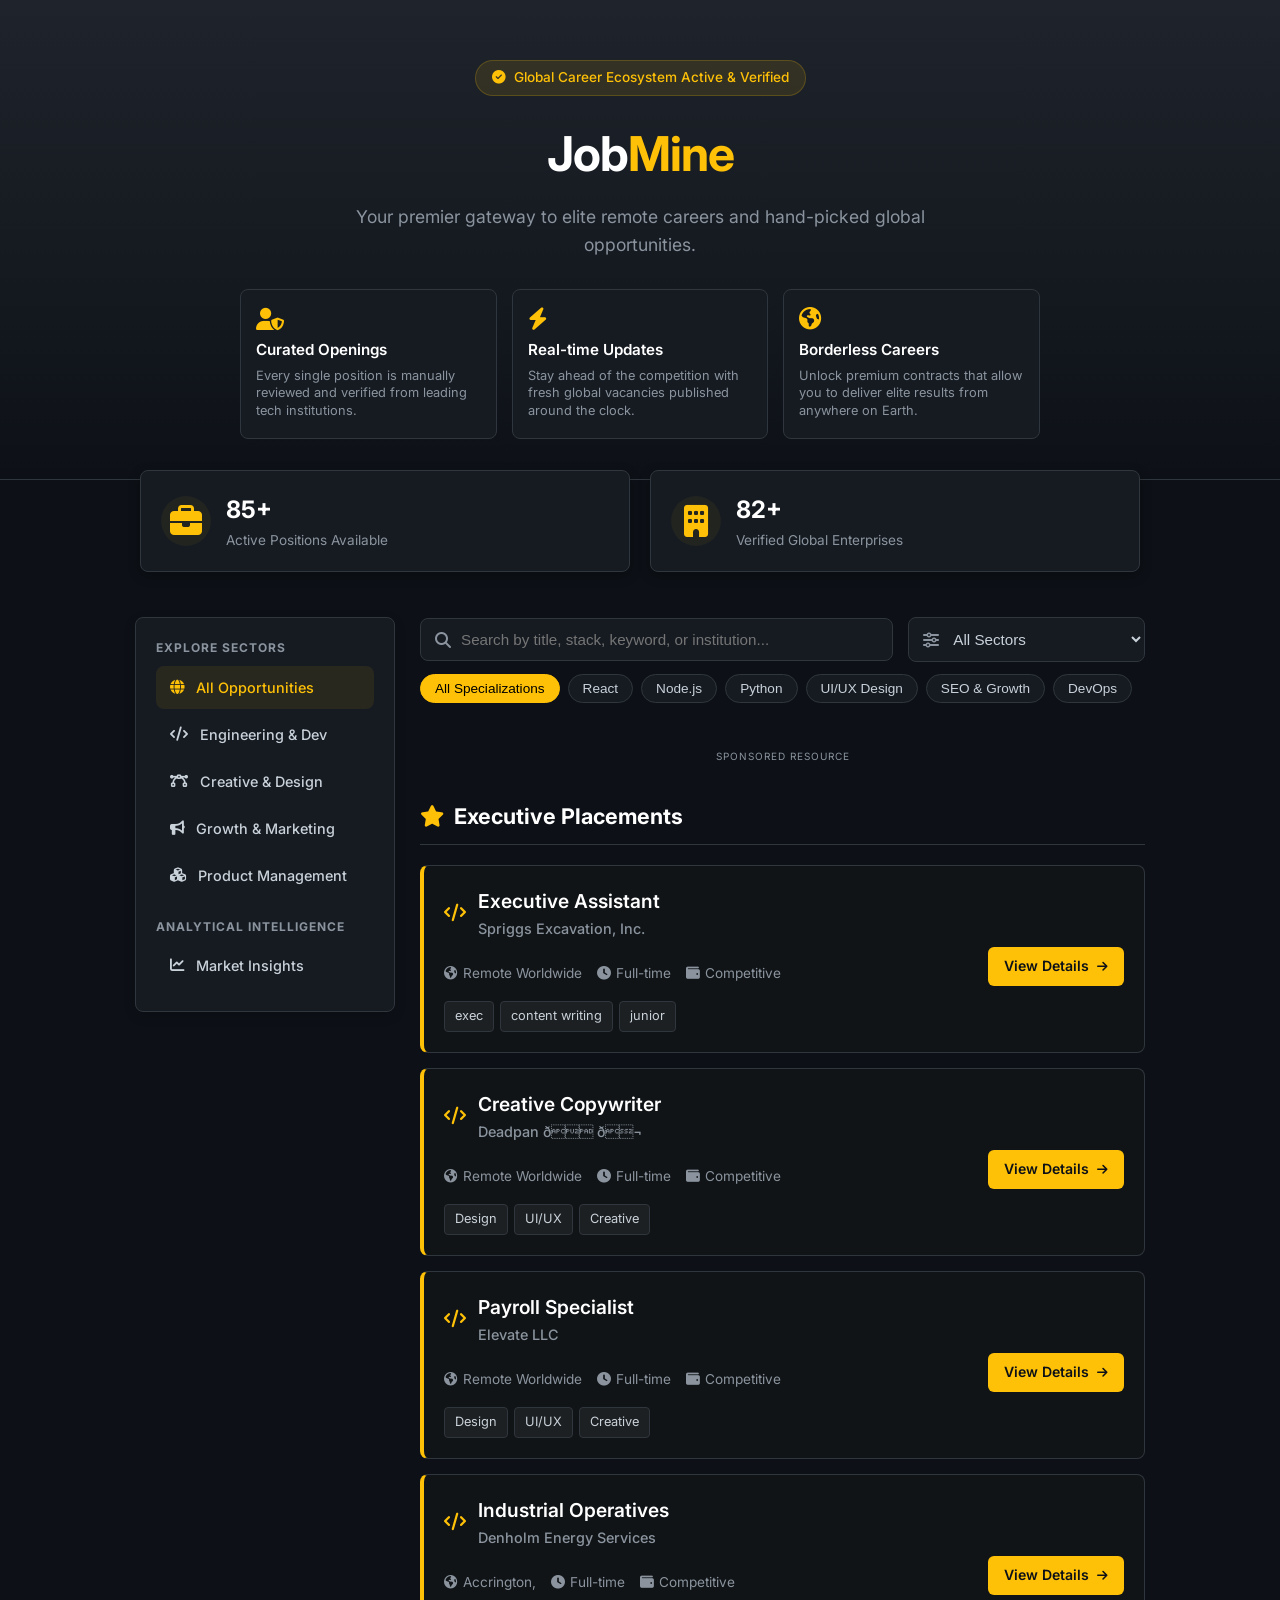
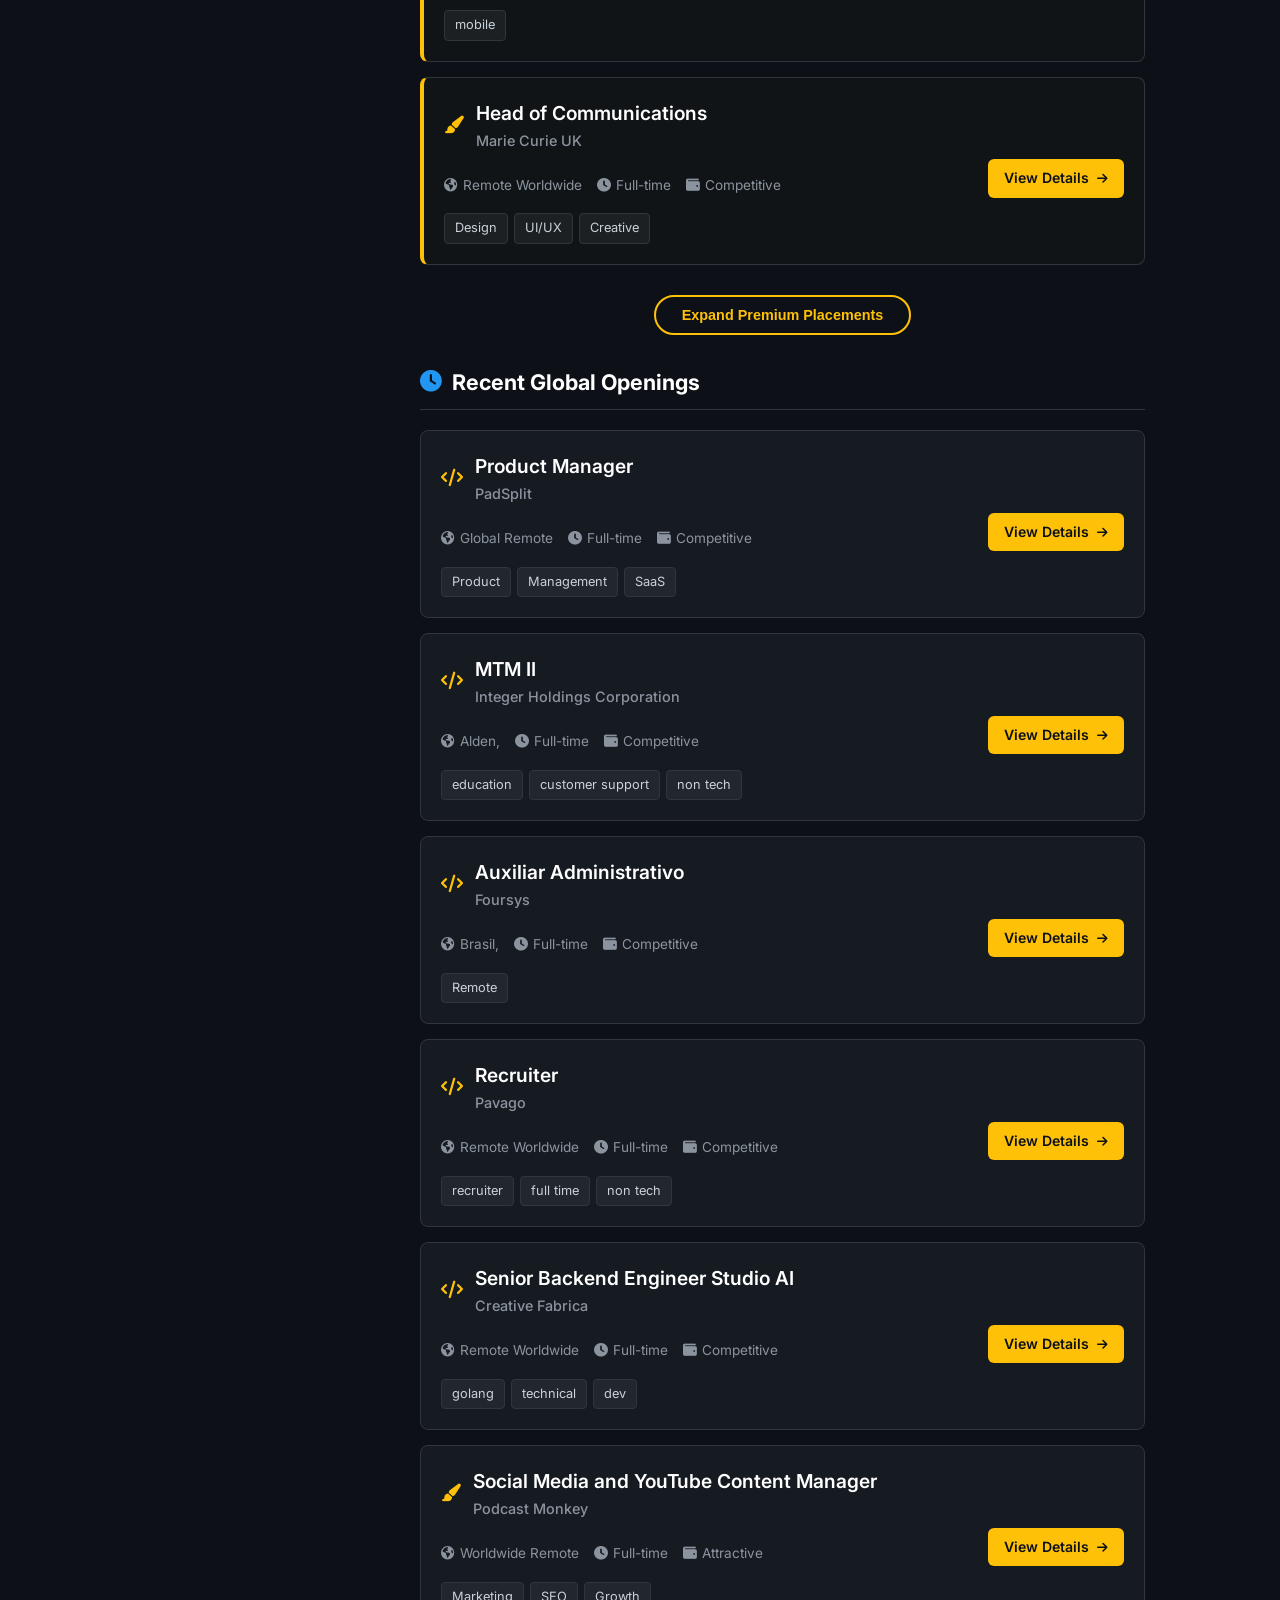
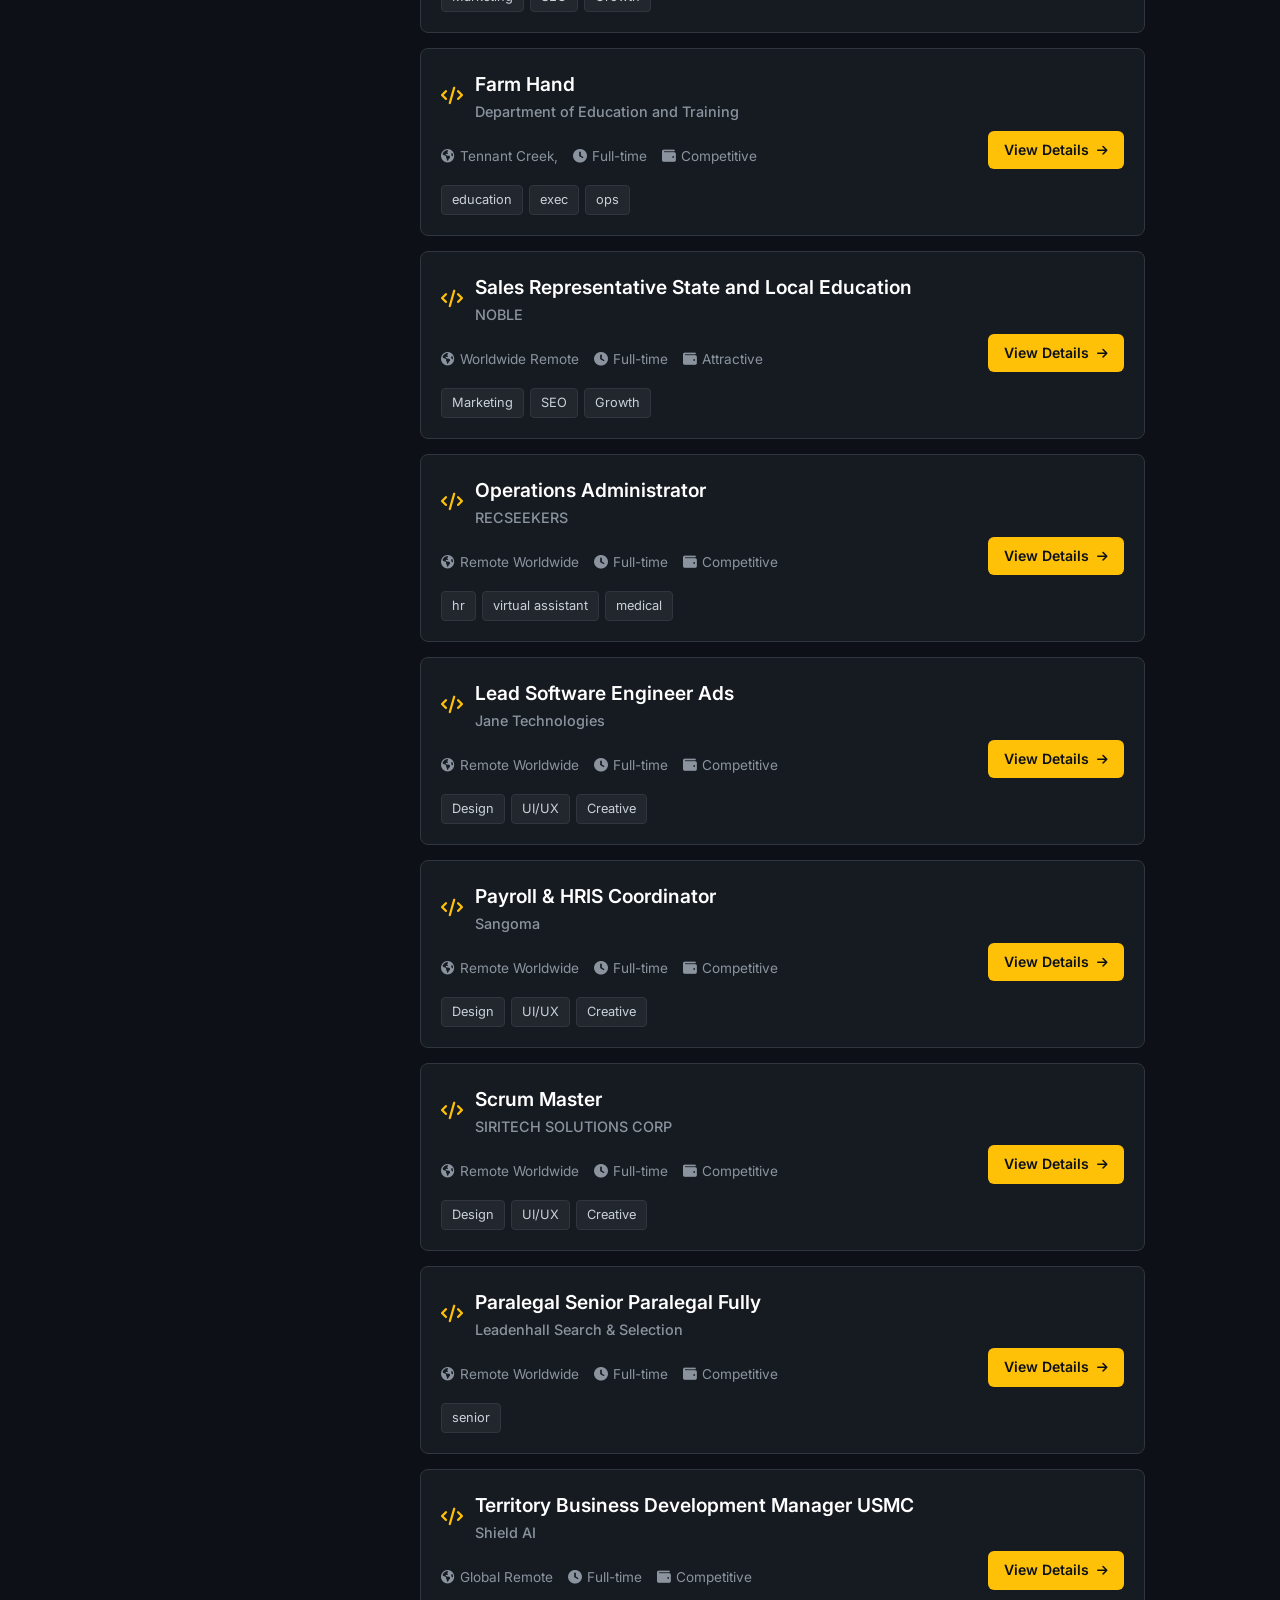
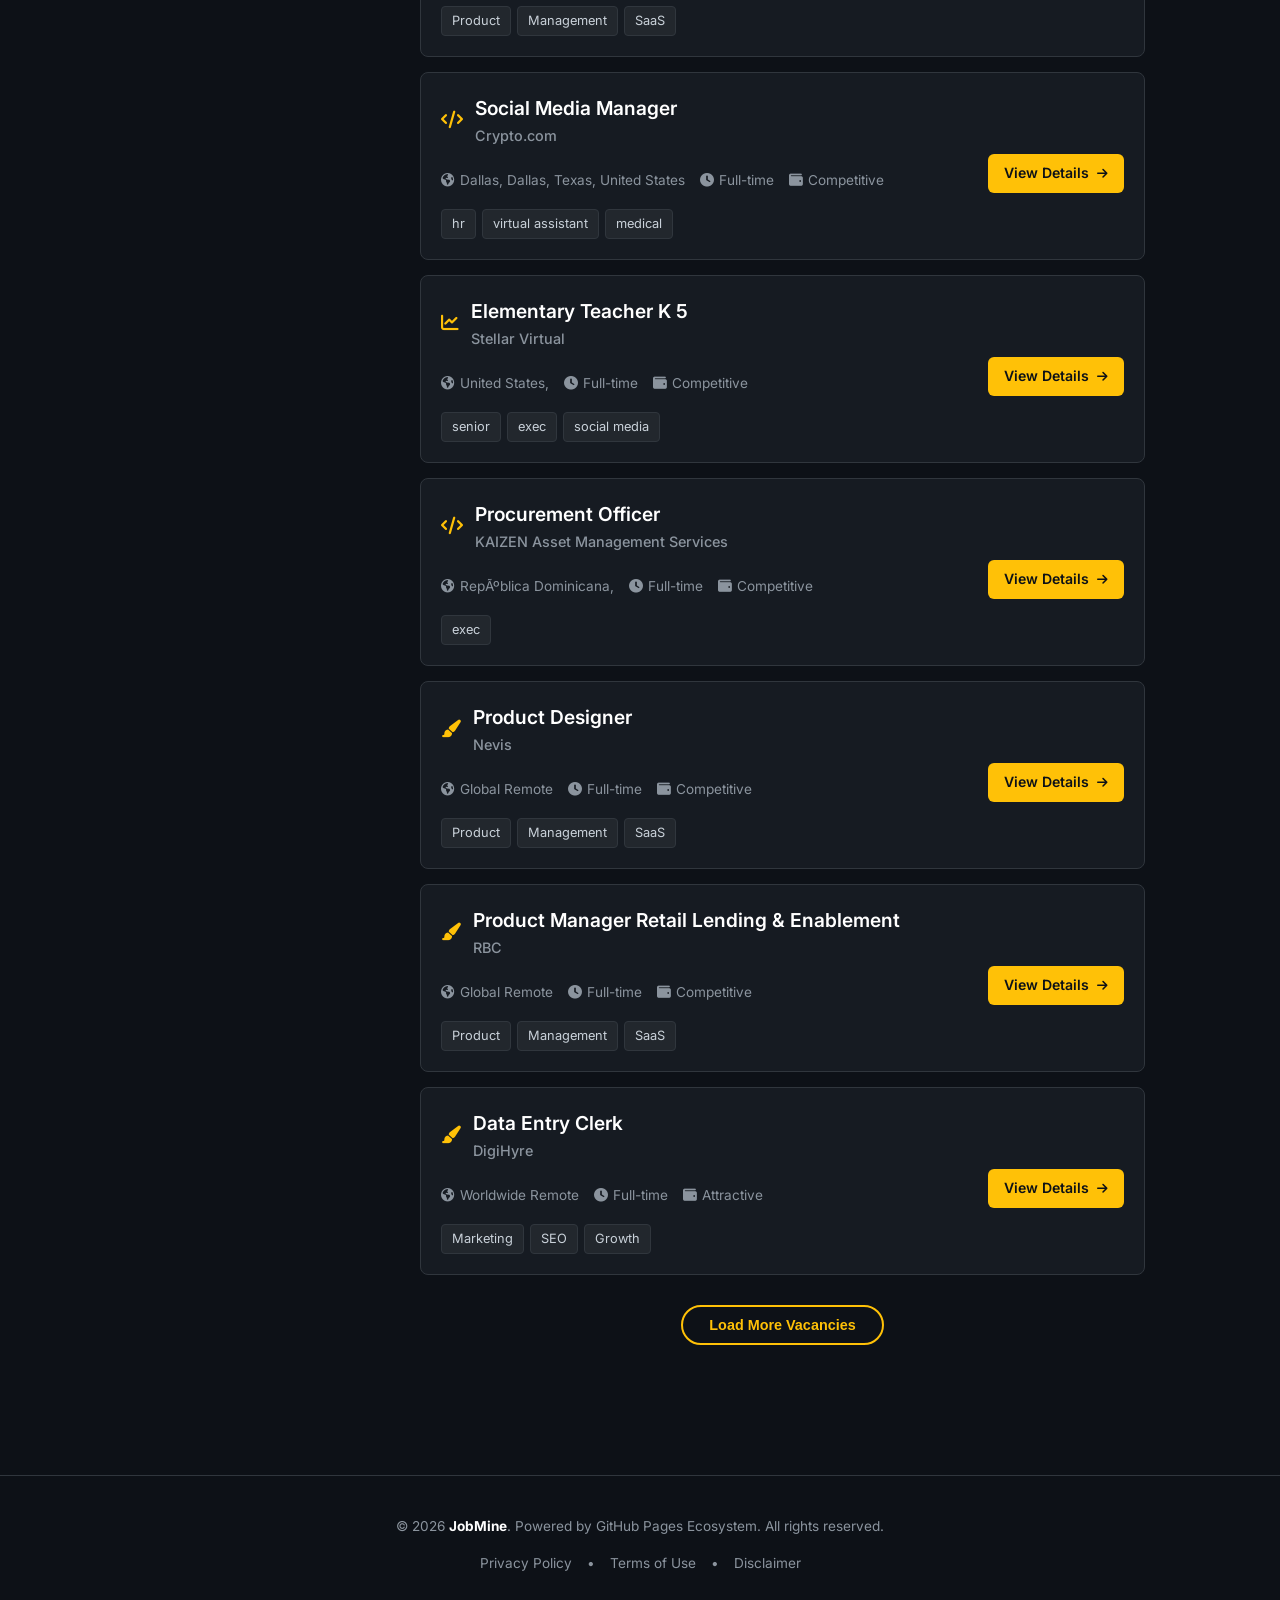
==== commit 22691565: "Refactor ad scripts and Open Graph meta tag Updated advertisement scripts and modified Open Graph me" ====
--- a/index.html
+++ b/index.html
@@ -12,7 +12,7 @@
     <meta name="robots" content="index, follow">
     <link rel="canonical" href="https://www.jobmine.site.je/">
 
-    <meta property=\"og:type\" content=\"website\">
+    <meta property="og:type" content="website">
     <meta property="og:url" content="https://www.jobmine.site.je/">
     <meta property="og:title" content="JobMine - Premium Remote Jobs Hub">
     <meta property="og:description" content="Hand-picked, premium remote opportunities from global industry leaders updated daily. Advance your career from anywhere.">
@@ -124,18 +124,19 @@
                 </div>
             </section>
 
+            <!-- الإعلان الأول العلوي بعد التحديث -->
             <div class="ad-zone-wrapper">
                 <div class="ad-zone-label">Sponsored Resource</div>
-                <script type="text/javascript">
-                    atOptions = {
-                        'key' : '9bcbc378fbdf39da4cb7bcfebe402d25',
-                        'format' : 'iframe',
-                        'height' : 90,
-                        'width' : 728,
-                        'params' : {}
-                    };
+                <script>
+                  atOptions = {
+                    'key' : 'ec060ebe971281b3bae0688731834b5f',
+                    'format' : 'iframe',
+                    'height' : 50,
+                    'width' : 320,
+                    'params' : {}
+                  };
                 </script>
-                <script type="text/javascript" src="//www.highperformanceformat.com/9bcbc378fbdf39da4cb7bcfebe402d25/invoke.js"></script>
+                <script src="https://www.highperformanceformat.com/ec060ebe971281b3bae0688731834b5f/invoke.js"></script>
             </div>
 
             <section class="jobs-section">
@@ -164,6 +165,12 @@
             </section>
 
         </main>
+    </div>
+
+    <!-- الإعلان الثاني السفلي مدمج هنا بدقة قبل الفوتر -->
+    <div class="ad-zone-wrapper" style="margin-top: 30px;">
+        <script async="async" data-cfasync="false" src="https://pl29780511.effectivecpmnetwork.com/b72ef6d36261da411a14a962863babcf/invoke.js"></script>
+        <div id="container-b72ef6d36261da411a14a962863babcf"></div>
     </div>
 
     <footer class="main-footer">
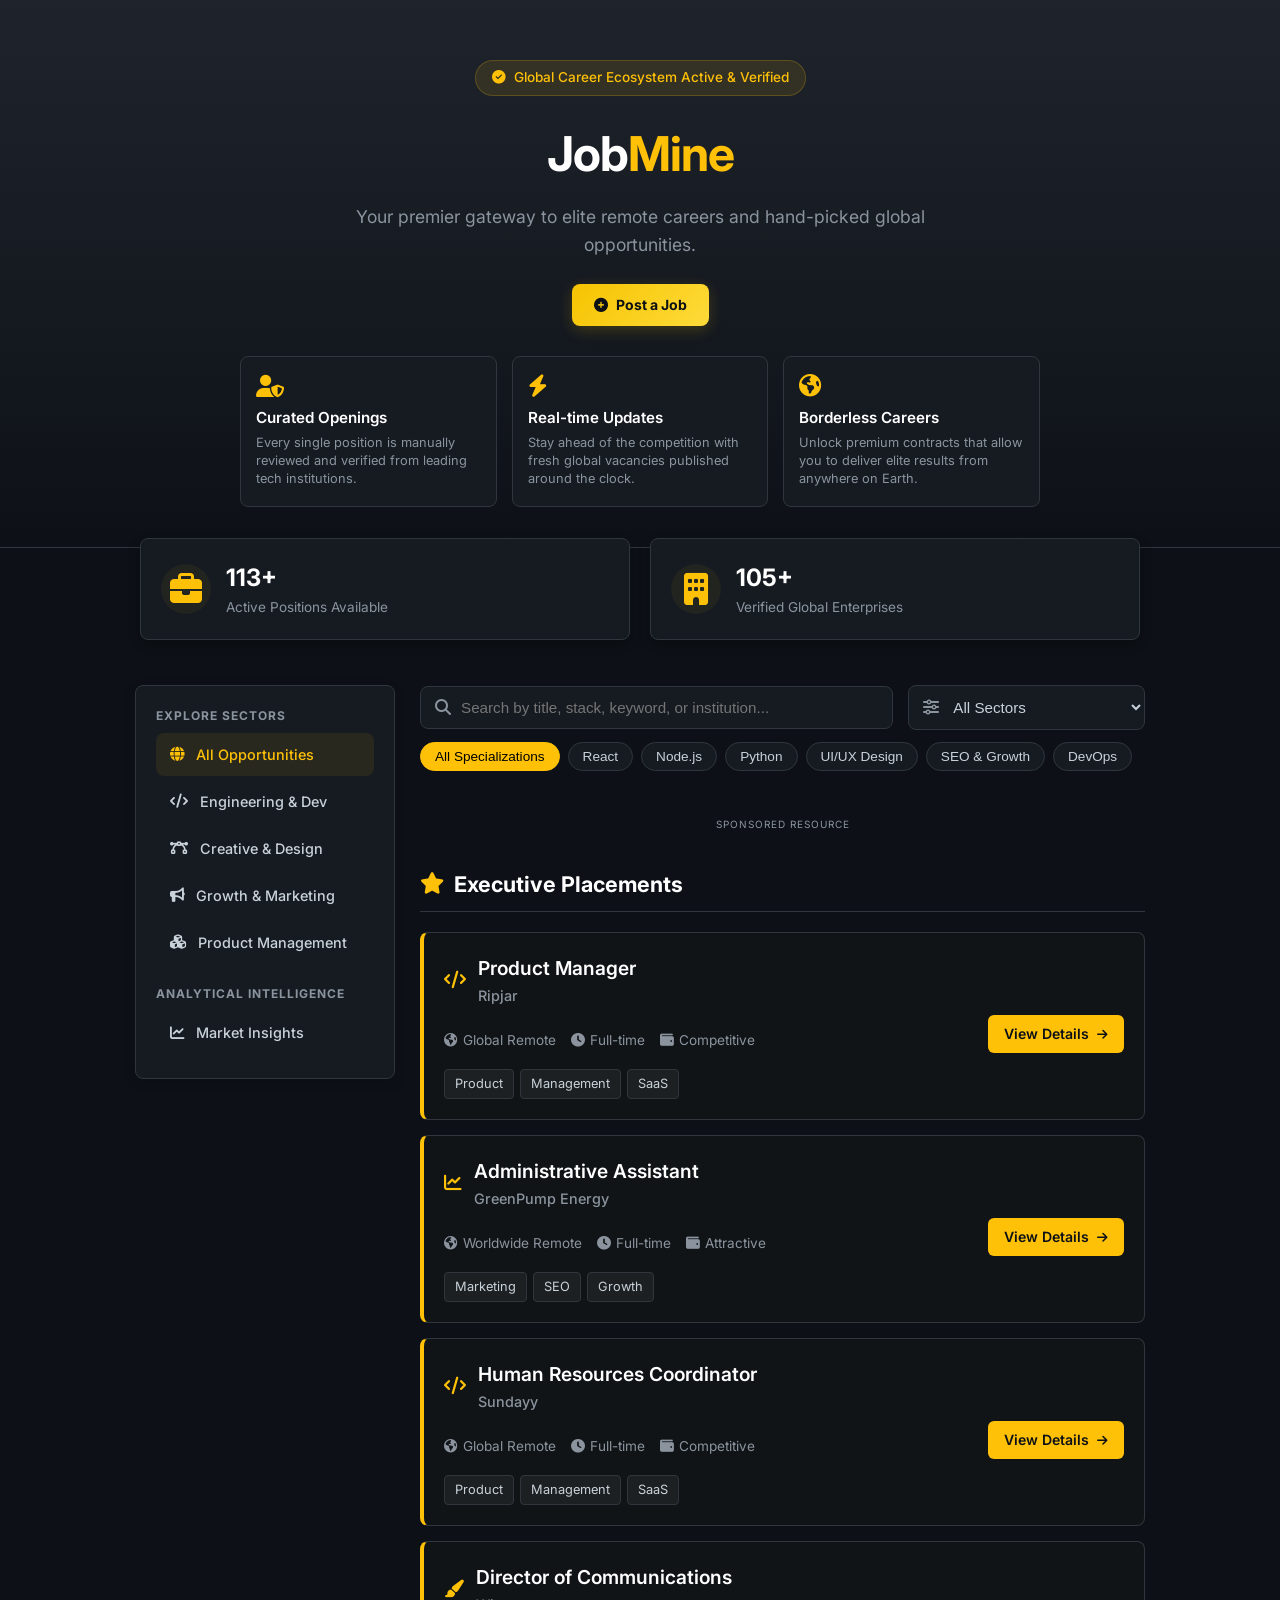
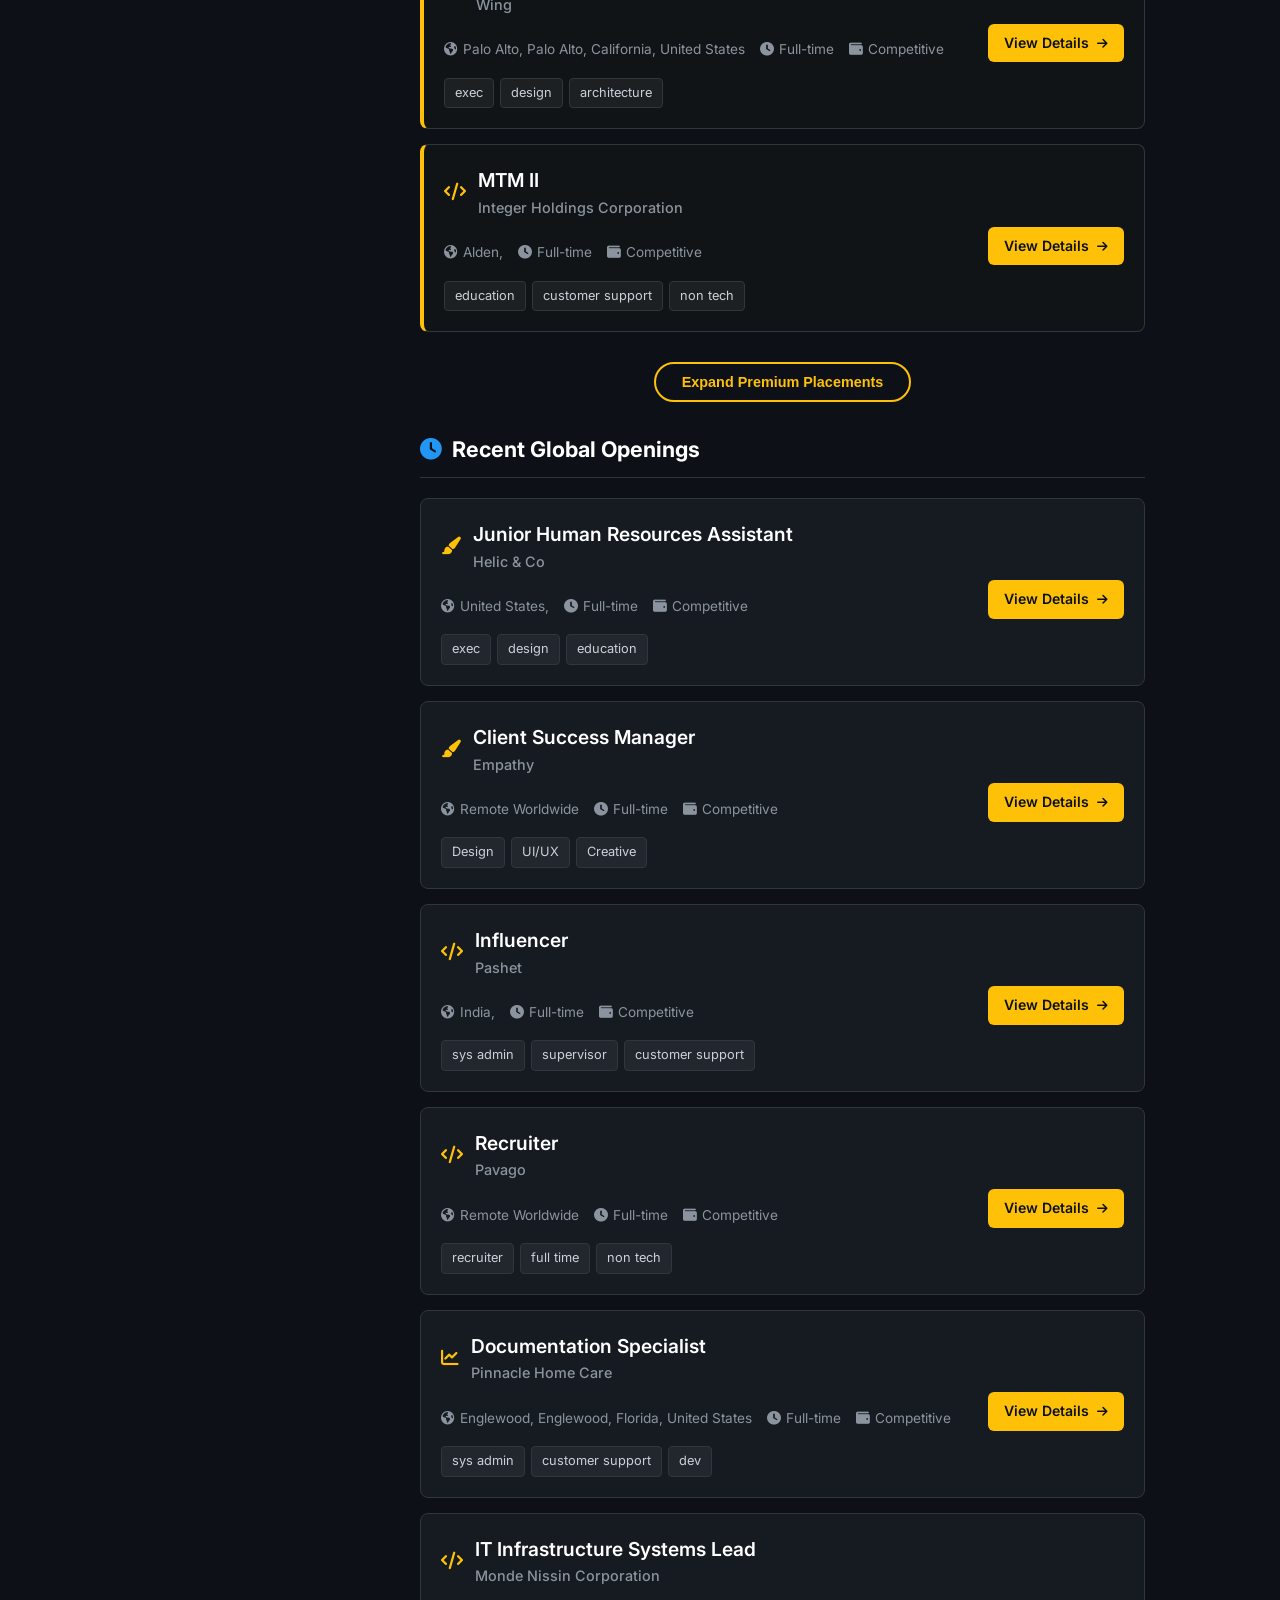
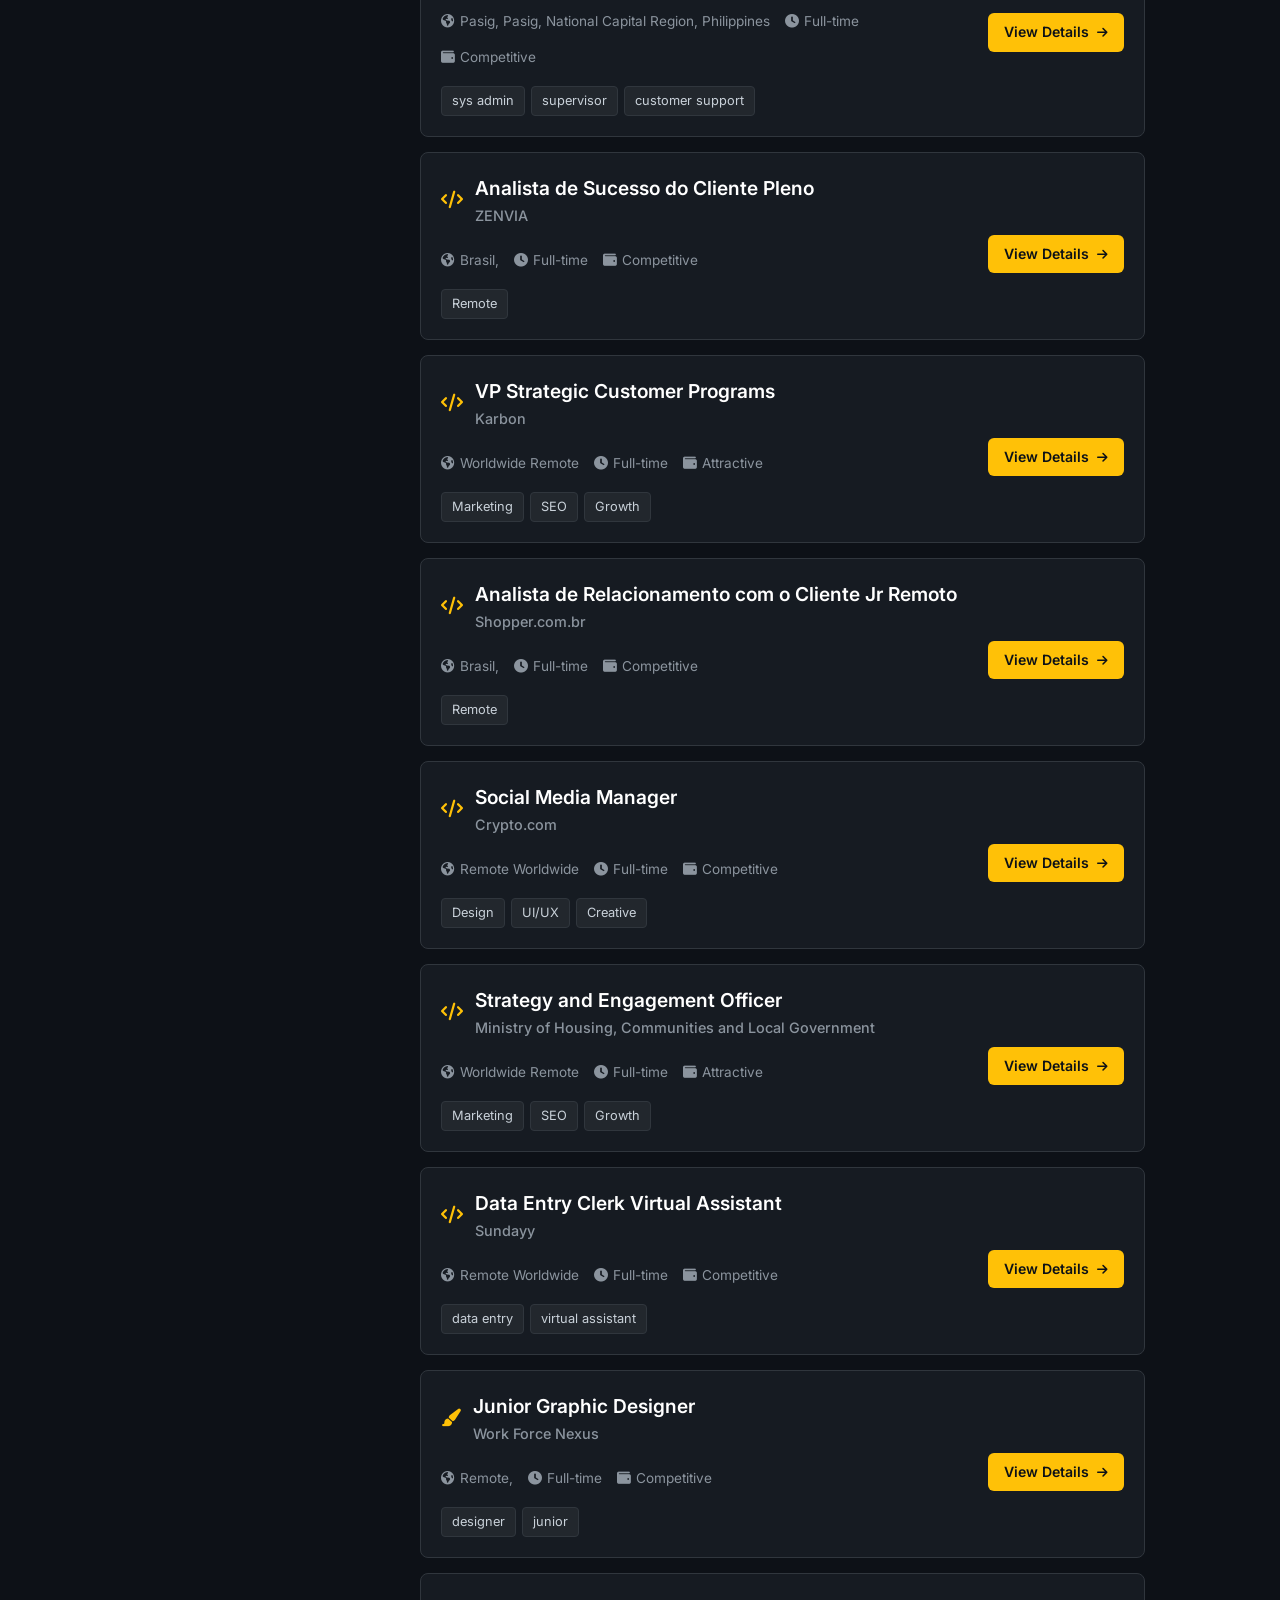
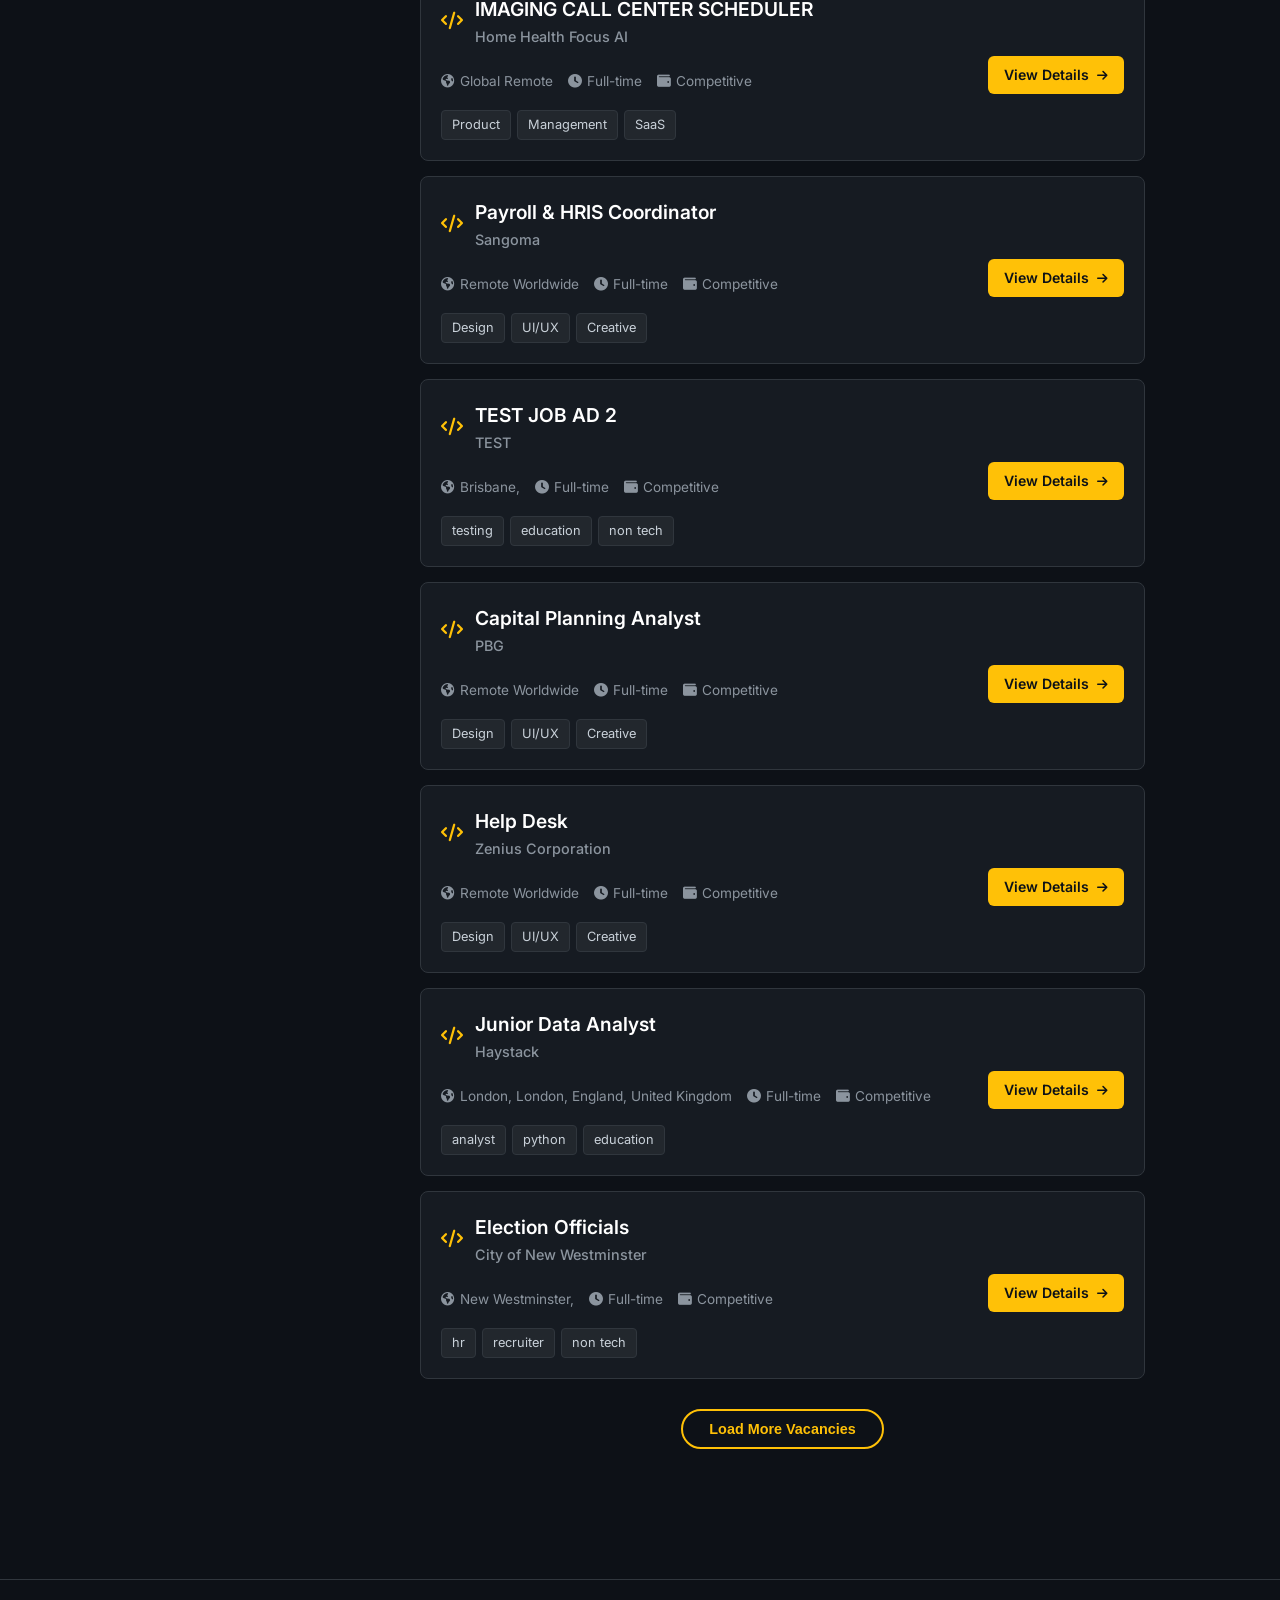
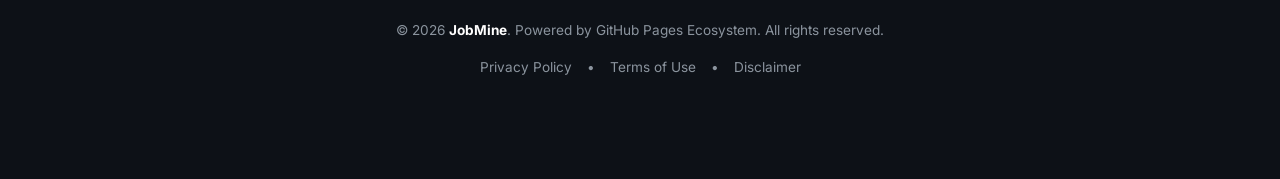
==== commit e0f9e207: "Update index.html" ====
--- a/index.html
+++ b/index.html
@@ -26,6 +26,31 @@
         .no-results { text-align: center; padding: 40px; color: var(--text-muted); }
         .tag { background-color: rgba(255, 255, 255, 0.05); color: var(--text-main); padding: 4px 10px; border-radius: 4px; font-size: 0.8rem; border: 1px solid var(--bg-border); }
         .featured-job-style { border-left: 4px solid var(--accent-gold) !important; background-color: rgba(255, 193, 7, 0.01) !important; }
+        
+        /* تنسيق زر Post a Job المدمج ليتناسب مع الهوية البصرية الحالية */
+        .btn-post-job {
+            display: inline-flex;
+            align-items: center;
+            gap: 8px;
+            background: linear-gradient(135deg, #f5c300, #ffdb3a);
+            color: #0c0f14;
+            padding: 10px 22px;
+            font-size: 14px;
+            font-weight: 700;
+            border-radius: 8px;
+            text-decoration: none;
+            margin-top: 15px;
+            box-shadow: 0 4px 15px rgba(245, 195, 0, 0.2);
+            transition: all 0.3s ease;
+        }
+        .btn-post-job:hover {
+            transform: translateY(-2px);
+            box-shadow: 0 6px 20px rgba(245, 195, 0, 0.4);
+            background: linear-gradient(135deg, #ffdb3a, #f5c300);
+        }
+        .btn-post-job:active {
+            transform: translateY(0);
+        }
     </style>
 </head>
 <body>
@@ -37,6 +62,10 @@
             </div>
             <h1 class="logo">Job<span>Mine</span></h1>
             <p class="tagline">Your premier gateway to elite remote careers and hand-picked global opportunities.</p>
+            
+            <a href="post-job.html" class="btn-post-job">
+                <i class="fa-solid fa-plus-circle"></i> Post a Job
+            </a>
             
             <div class="showcase-container">
                 <div class="showcase-card">
@@ -124,7 +153,6 @@
                 </div>
             </section>
 
-            <!-- الإعلان الأول العلوي بعد التحديث -->
             <div class="ad-zone-wrapper">
                 <div class="ad-zone-label">Sponsored Resource</div>
                 <script>
@@ -167,7 +195,6 @@
         </main>
     </div>
 
-    <!-- الإعلان الثاني السفلي مدمج هنا بدقة قبل الفوتر -->
     <div class="ad-zone-wrapper" style="margin-top: 30px;">
         <script async="async" data-cfasync="false" src="https://pl29780511.effectivecpmnetwork.com/b72ef6d36261da411a14a962863babcf/invoke.js"></script>
         <div id="container-b72ef6d36261da411a14a962863babcf"></div>
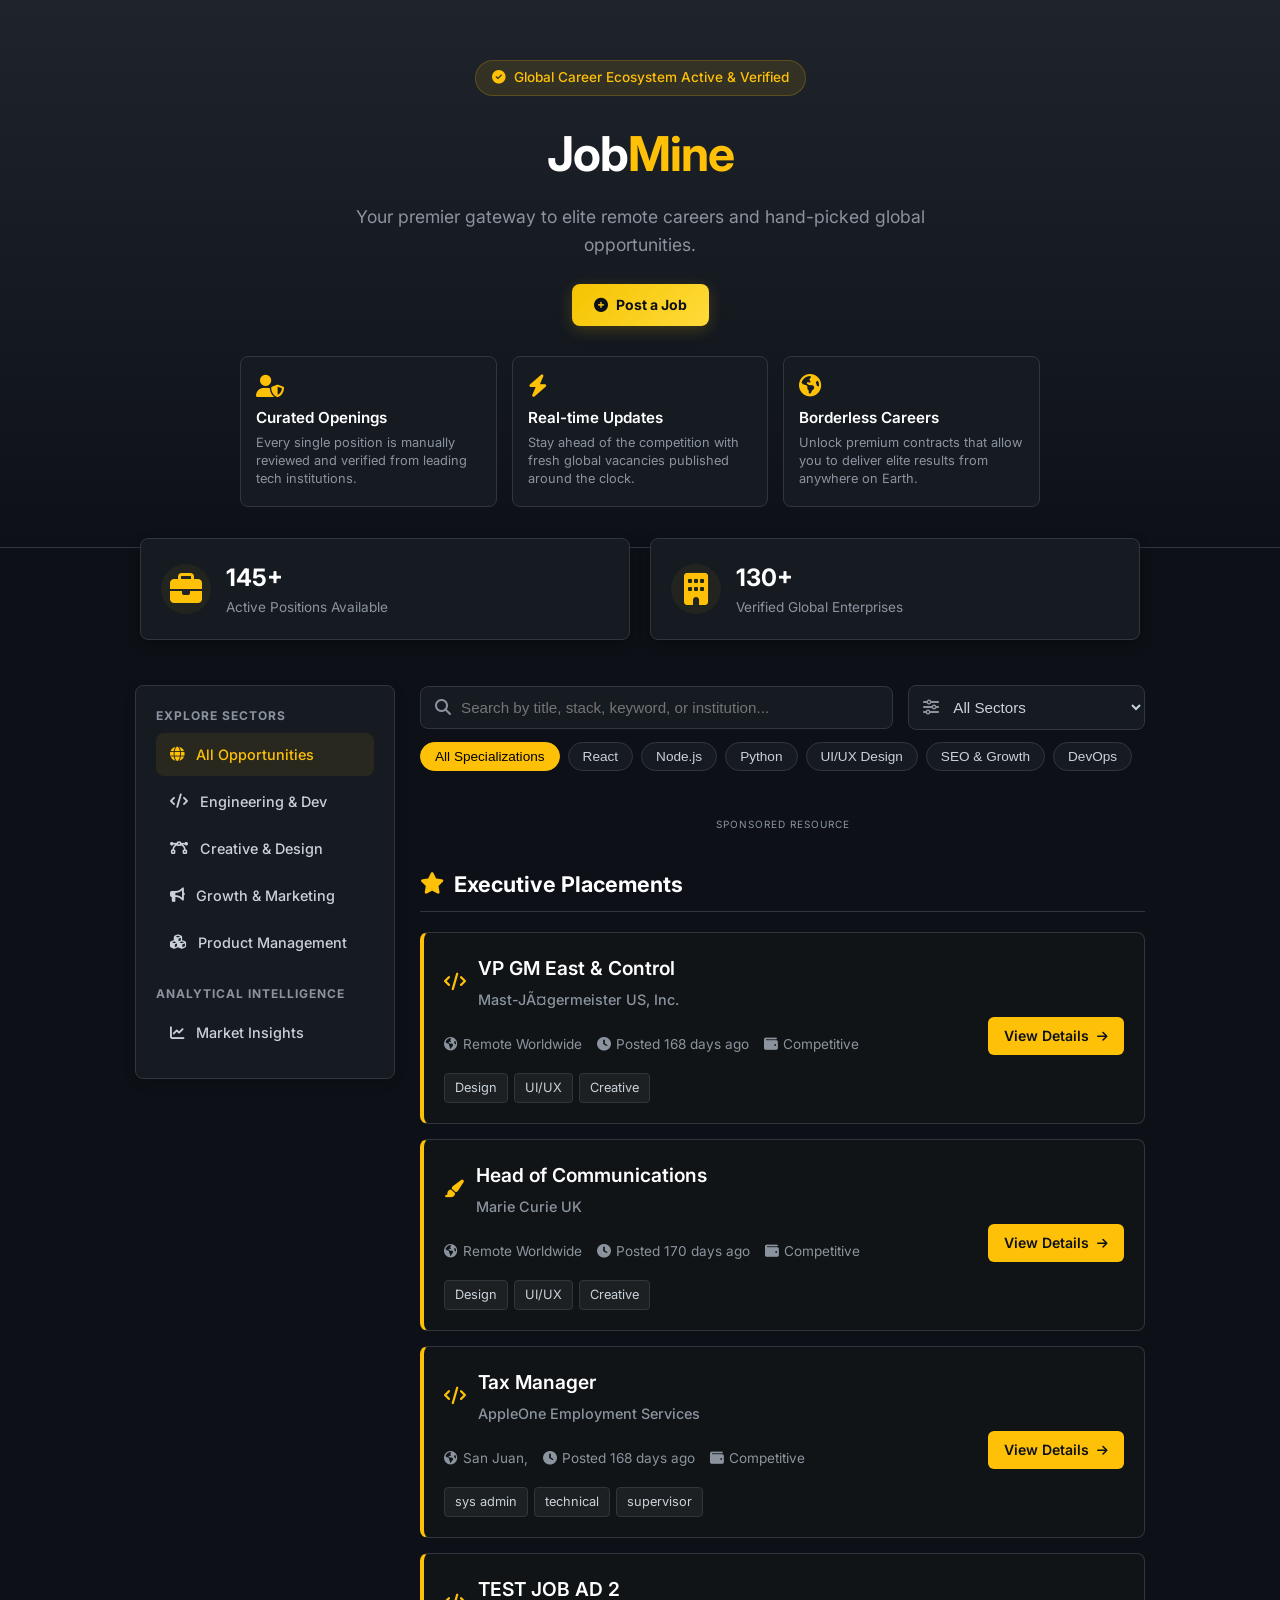
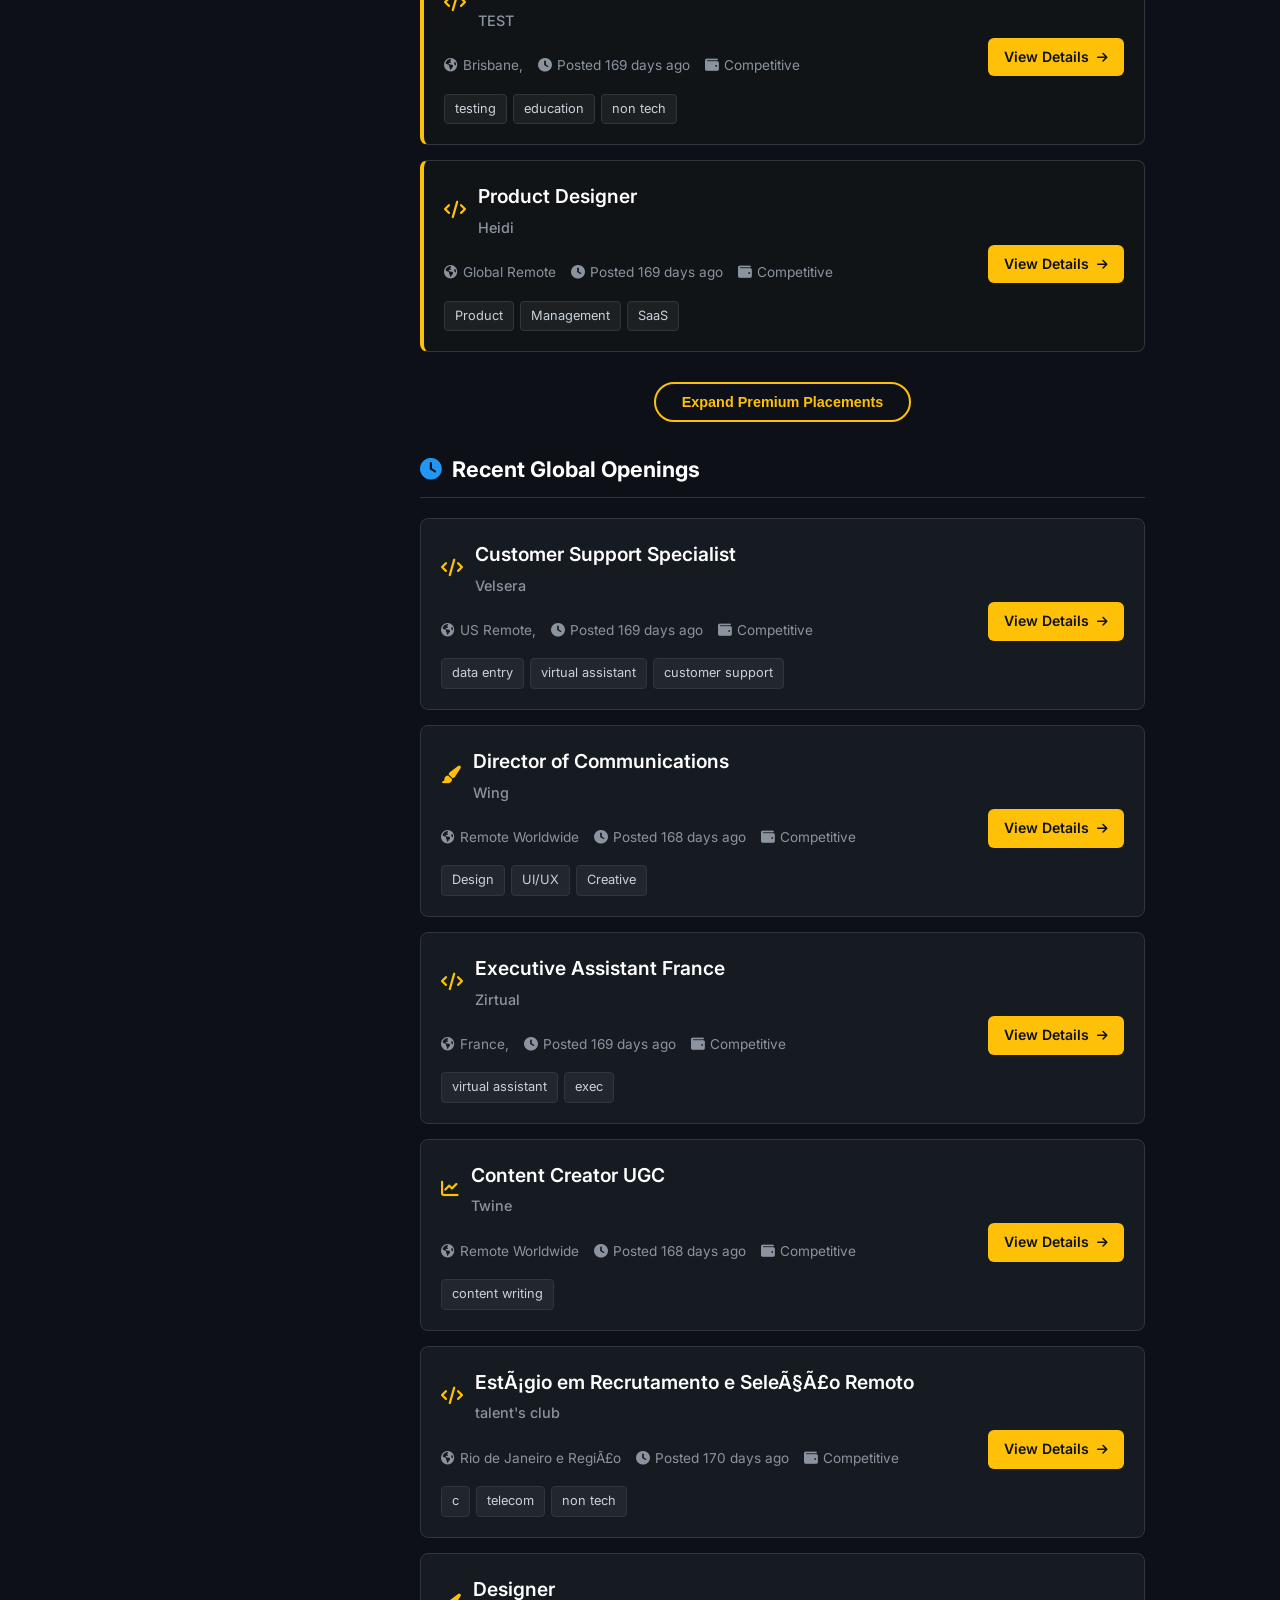
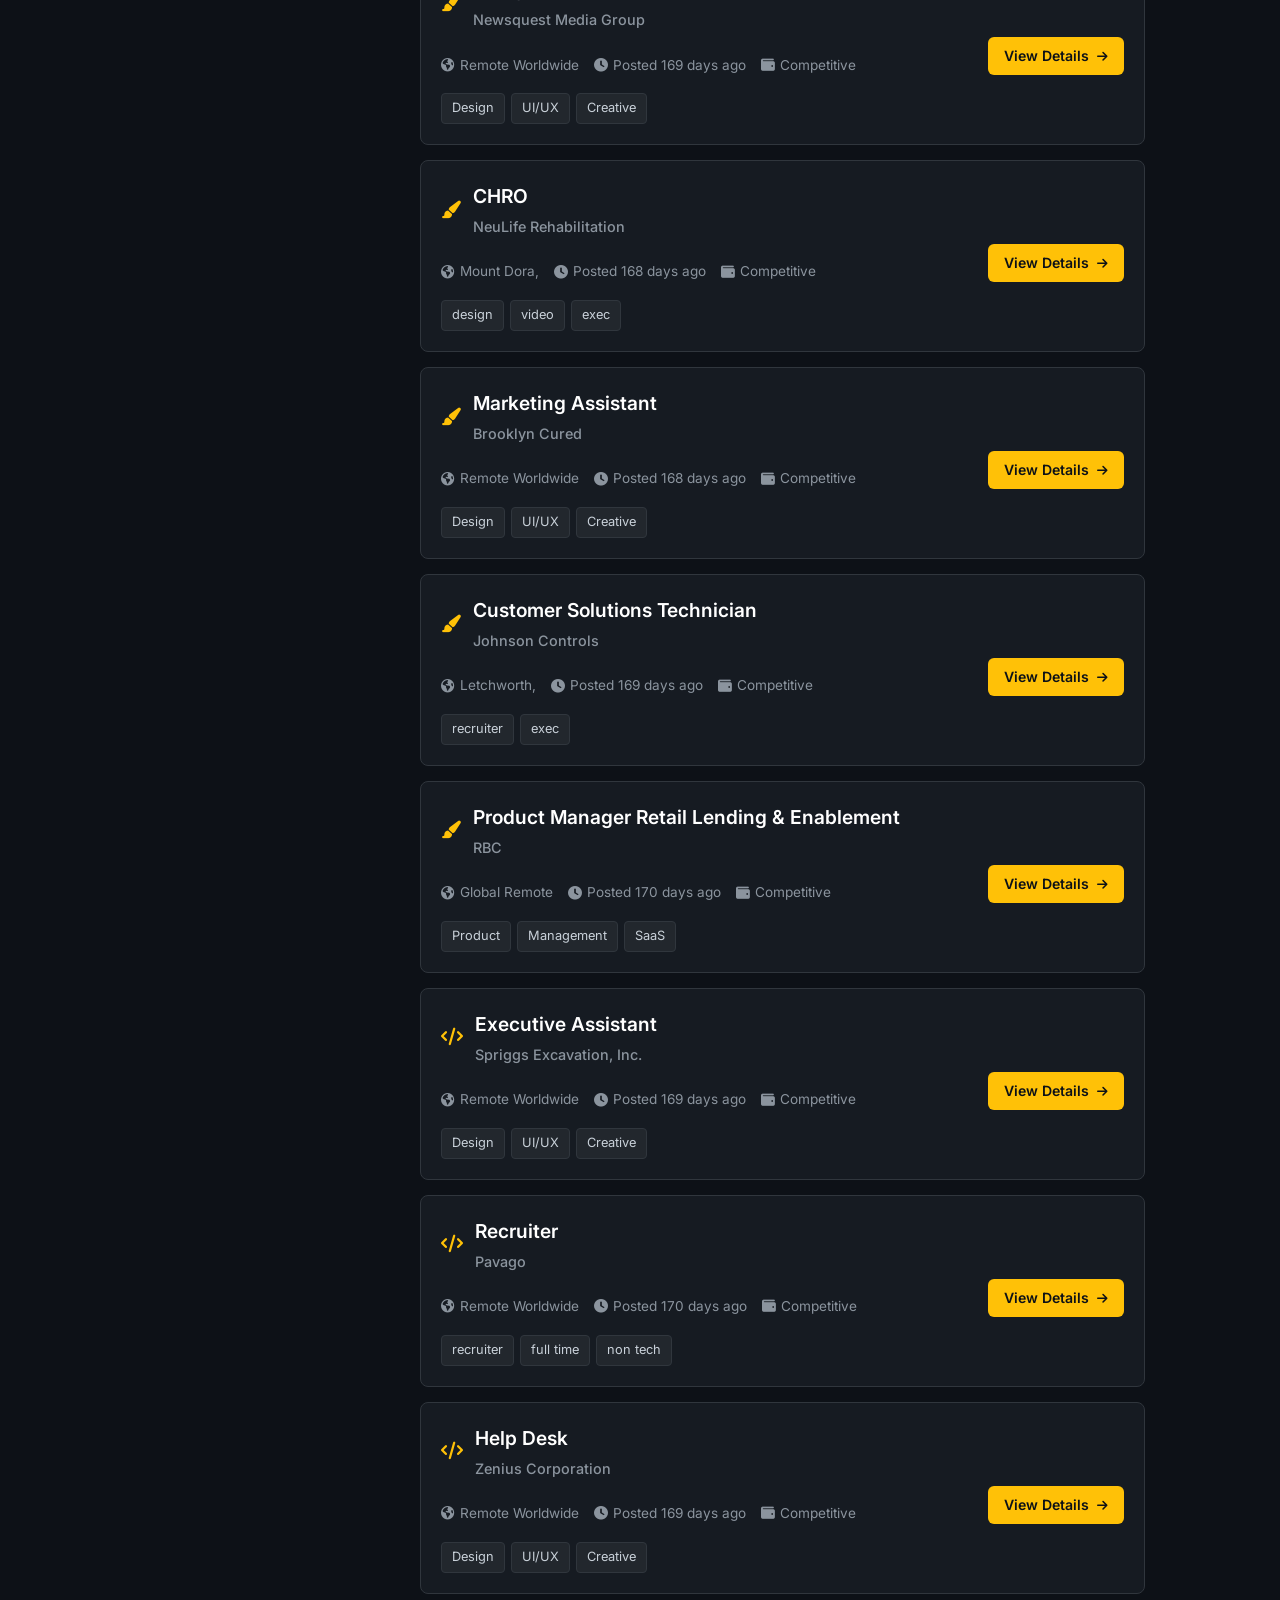
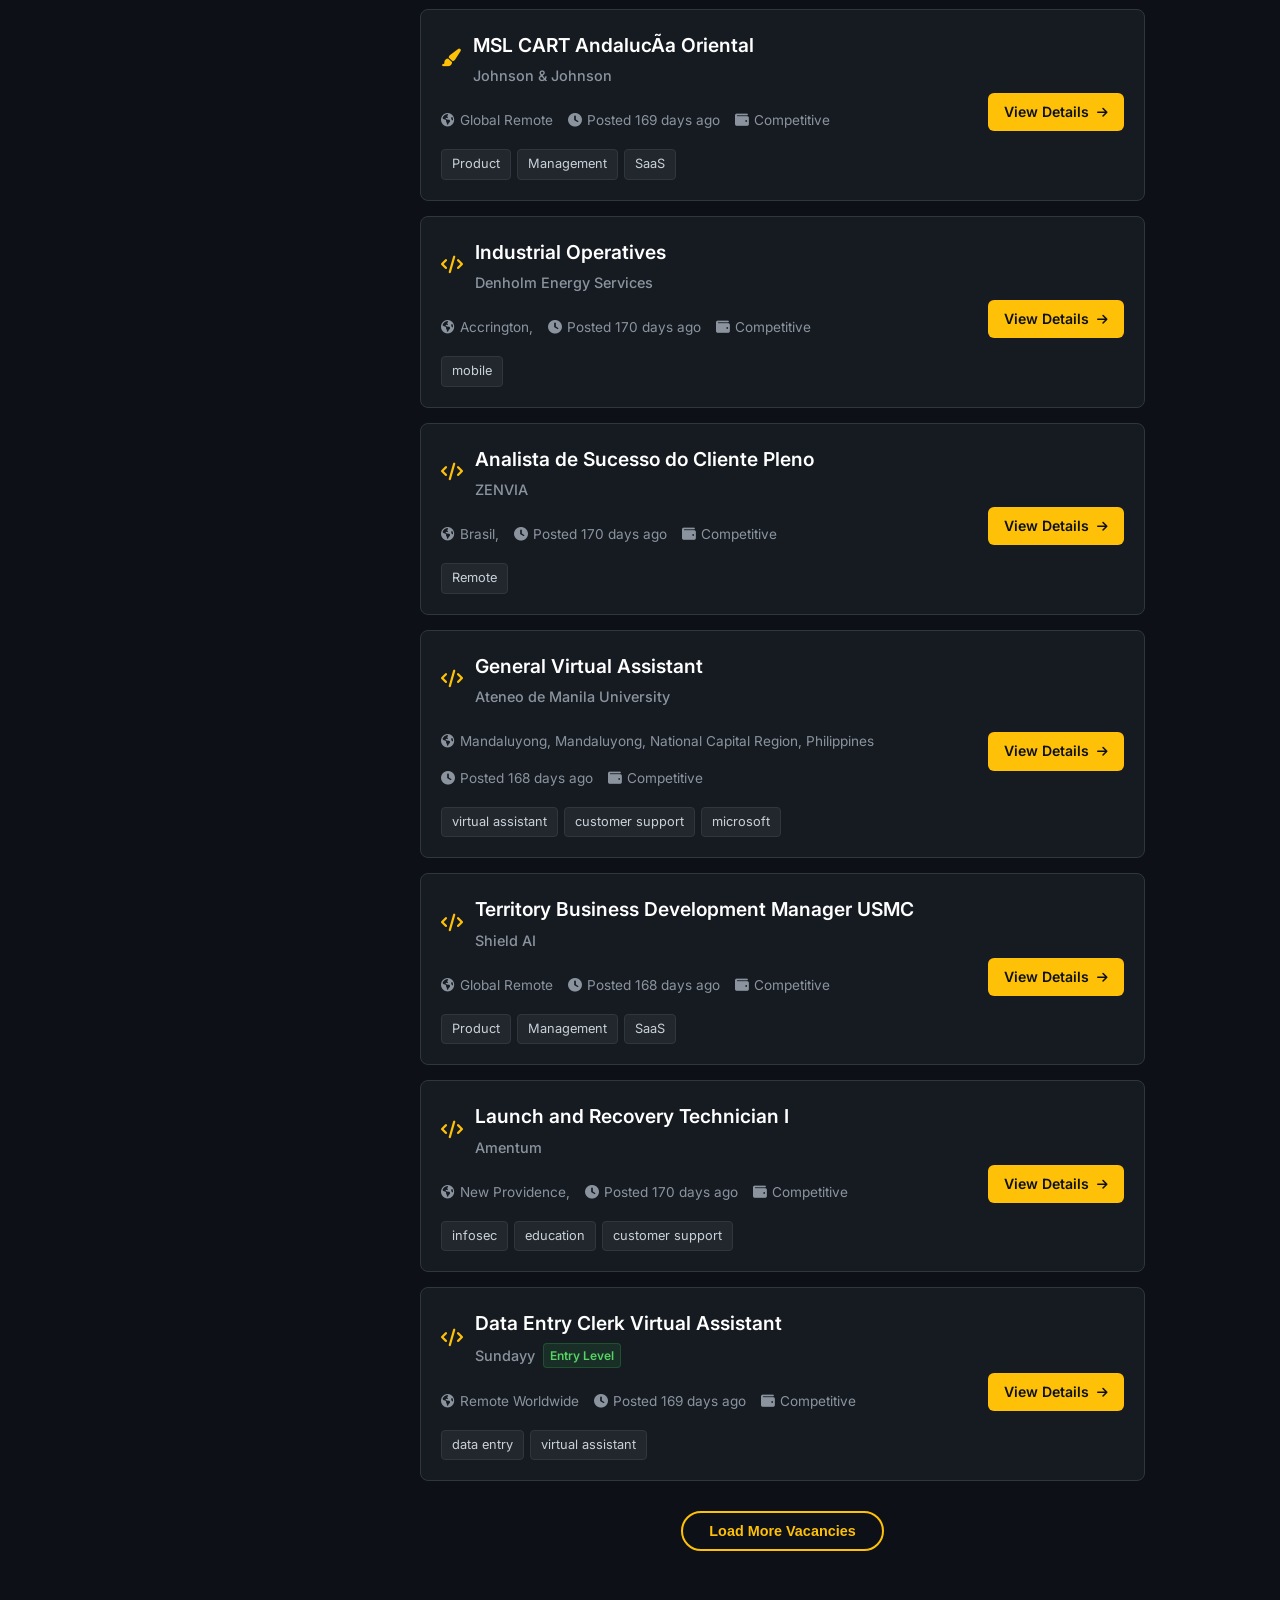
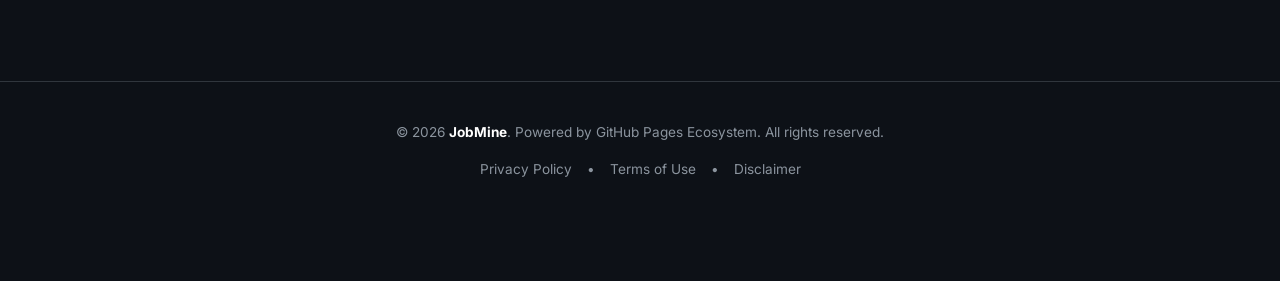
==== commit 7e5f0747: "Update index.html" ====
--- a/index.html
+++ b/index.html
@@ -111,11 +111,11 @@
         <aside class="sidebar">
             <ul class="sidebar-menu">
                 <li class="sidebar-menu-title">Explore Sectors</li>
-                <li><a href="#" class="active" onclick="filterByCategory('all'); return false;"><i class="fa-solid fa-globe"></i> All Opportunities</a></li>
-                <li><a href="#" onclick="filterByCategory('Development'); return false;"><i class="fa-solid fa-code"></i> Engineering & Dev</a></li>
-                <li><a href="#" onclick="filterByCategory('Design'); return false;"><i class="fa-solid fa-bezier-curve"></i> Creative & Design</a></li>
-                <li><a href="#" onclick="filterByCategory('Marketing'); return false;"><i class="fa-solid fa-bullhorn"></i> Growth & Marketing</a></li>
-                <li><a href="#" onclick="filterByCategory('Product'); return false;"><i class="fa-solid fa-cubes"></i> Product Management</a></li>
+                <li><a href="#" class="active sidebar-link" onclick="filterByCategory(this, 'all'); return false;"><i class="fa-solid fa-globe"></i> All Opportunities</a></li>
+                <li><a href="#" class="sidebar-link" onclick="filterByCategory(this, 'Development'); return false;"><i class="fa-solid fa-code"></i> Engineering & Dev</a></li>
+                <li><a href="#" class="sidebar-link" onclick="filterByCategory(this, 'Design'); return false;"><i class="fa-solid fa-bezier-curve"></i> Creative & Design</a></li>
+                <li><a href="#" class="sidebar-link" onclick="filterByCategory(this, 'Marketing'); return false;"><i class="fa-solid fa-bullhorn"></i> Growth & Marketing</a></li>
+                <li><a href="#" class="sidebar-link" onclick="filterByCategory(this, 'Product'); return false;"><i class="fa-solid fa-cubes"></i> Product Management</a></li>
                 
                 <li class="sidebar-menu-title">Analytical Intelligence</li>
                 <li><a href="trends.html"><i class="fa-solid fa-chart-line"></i> Market Insights</a></li>
@@ -205,7 +205,7 @@
             <p>&copy; 2026 <strong>JobMine</strong>. Powered by GitHub Pages Ecosystem. All rights reserved.</p>
         </div>
         <div class="footer-links">
-            <a href="privacy-policy.html">Privacy Policy</a>
+            <a href="privacy.html">Privacy Policy</a>
             <span>•</span>
             <a href="terms.html">Terms of Use</a>
             <span>•</span>
@@ -214,13 +214,18 @@
     </footer>
 
     <script>
-        function filterByCategory(cat) {
+        function filterByCategory(element, cat) {
             const select = document.getElementById('categoryFilter');
             if(select) {
                 select.value = cat;
                 const event = new Event('change', { bubbles: true });
                 select.dispatchEvent(event);
             }
+            // تحديث كلاس النشاط الجانبي بصرياً
+            const links = document.querySelectorAll('.sidebar-link');
+            links.forEach(link => link.classList.remove('active'));
+            if(element) element.classList.add('active');
+
             window.scrollTo({ top: document.querySelector('.filter-section').offsetTop - 20, behavior: 'smooth' });
         }
         
--- a/style.css
+++ b/style.css
@@ -123,6 +123,33 @@
     margin: 0 auto 10px;
 }
 
+/* 🌟 [تنسيق مدمج]: زر Post a Job التفاعلي المضاف حديثاً */
+.btn-post-job {
+    display: inline-flex;
+    align-items: center;
+    gap: 8px;
+    background: linear-gradient(135deg, var(--accent-gold), #ffdb3a);
+    color: #0c0f14;
+    padding: 10px 22px;
+    font-size: 14px;
+    font-weight: 700;
+    border-radius: var(--radius);
+    text-decoration: none;
+    margin-top: 15px;
+    box-shadow: 0 4px 15px rgba(255, 193, 7, 0.2);
+    transition: var(--transition);
+}
+
+.btn-post-job:hover {
+    transform: translateY(-2px);
+    box-shadow: 0 6px 20px rgba(255, 193, 7, 0.4);
+    background: linear-gradient(135deg, #ffdb3a, var(--accent-gold));
+}
+
+.btn-post-job:active {
+    transform: translateY(0);
+}
+
 /* 🌟 Showcase Feature Cards */
 .showcase-container {
     display: grid;
